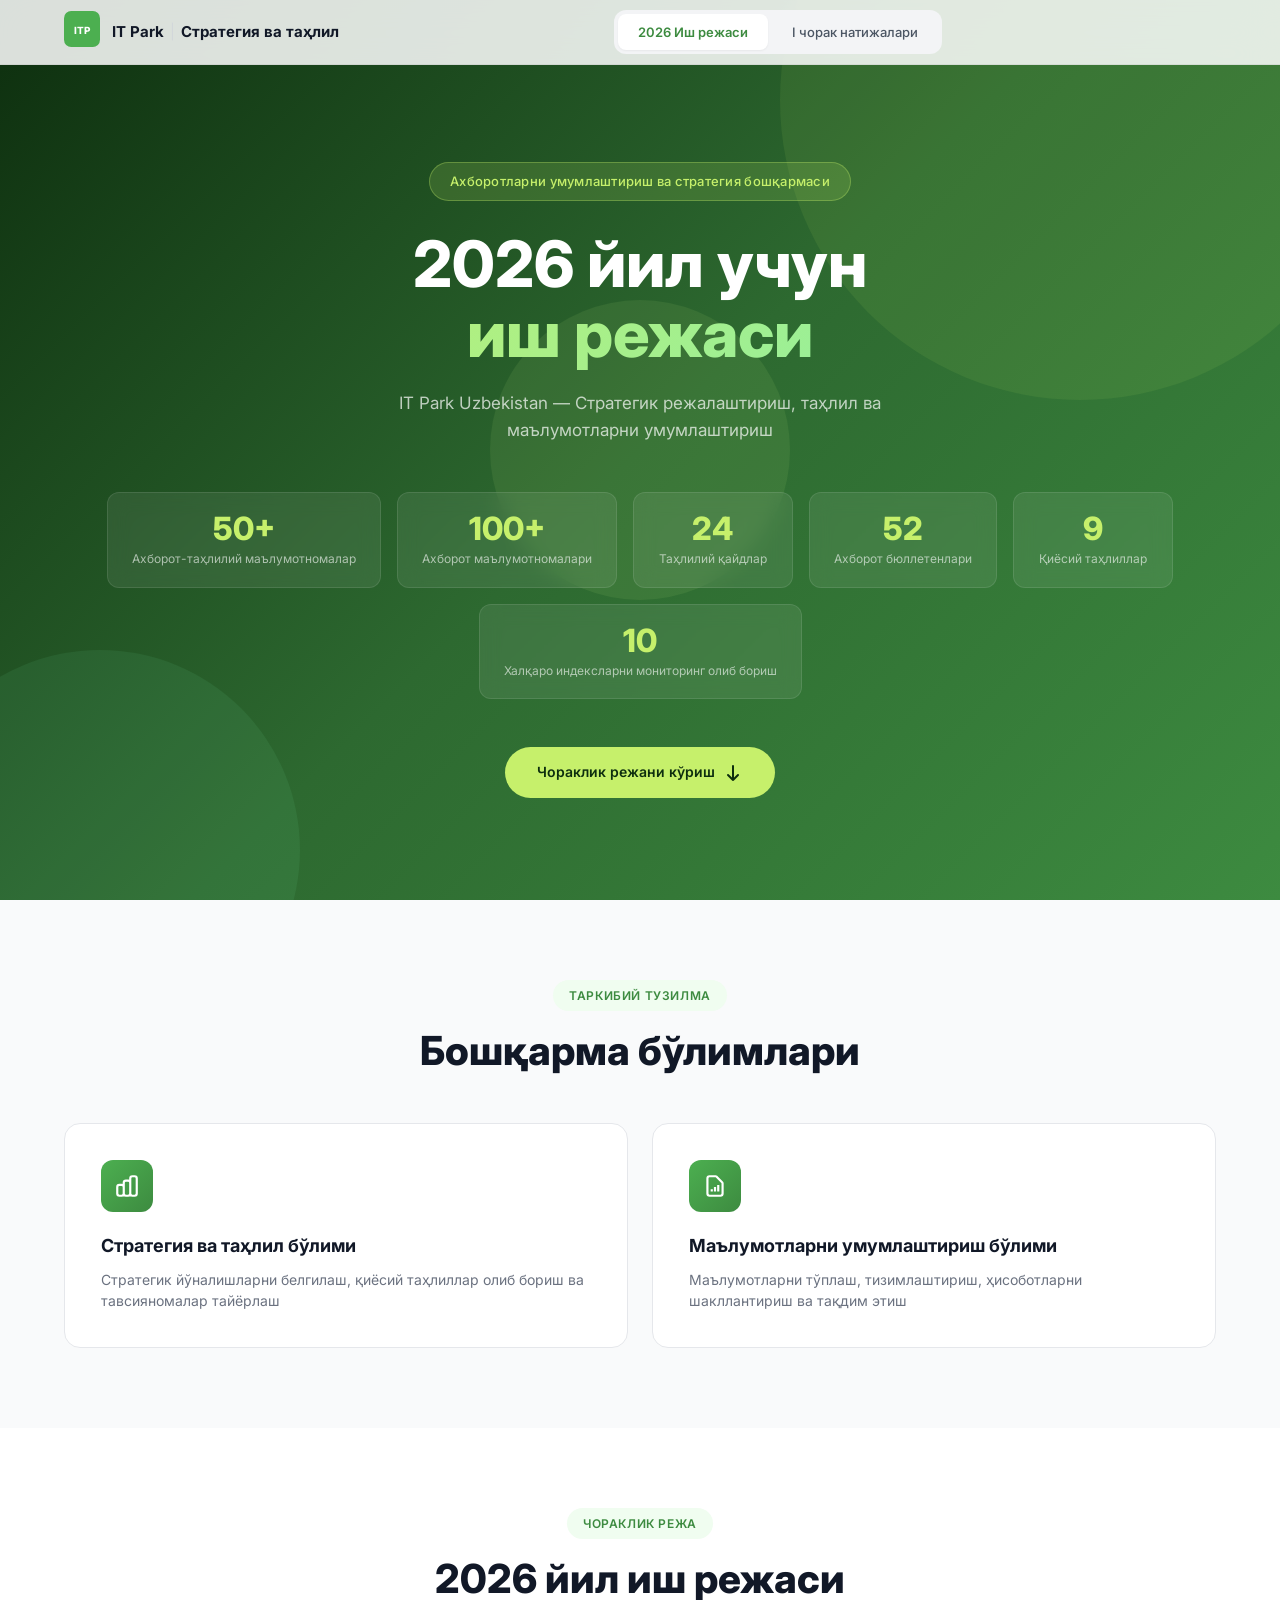
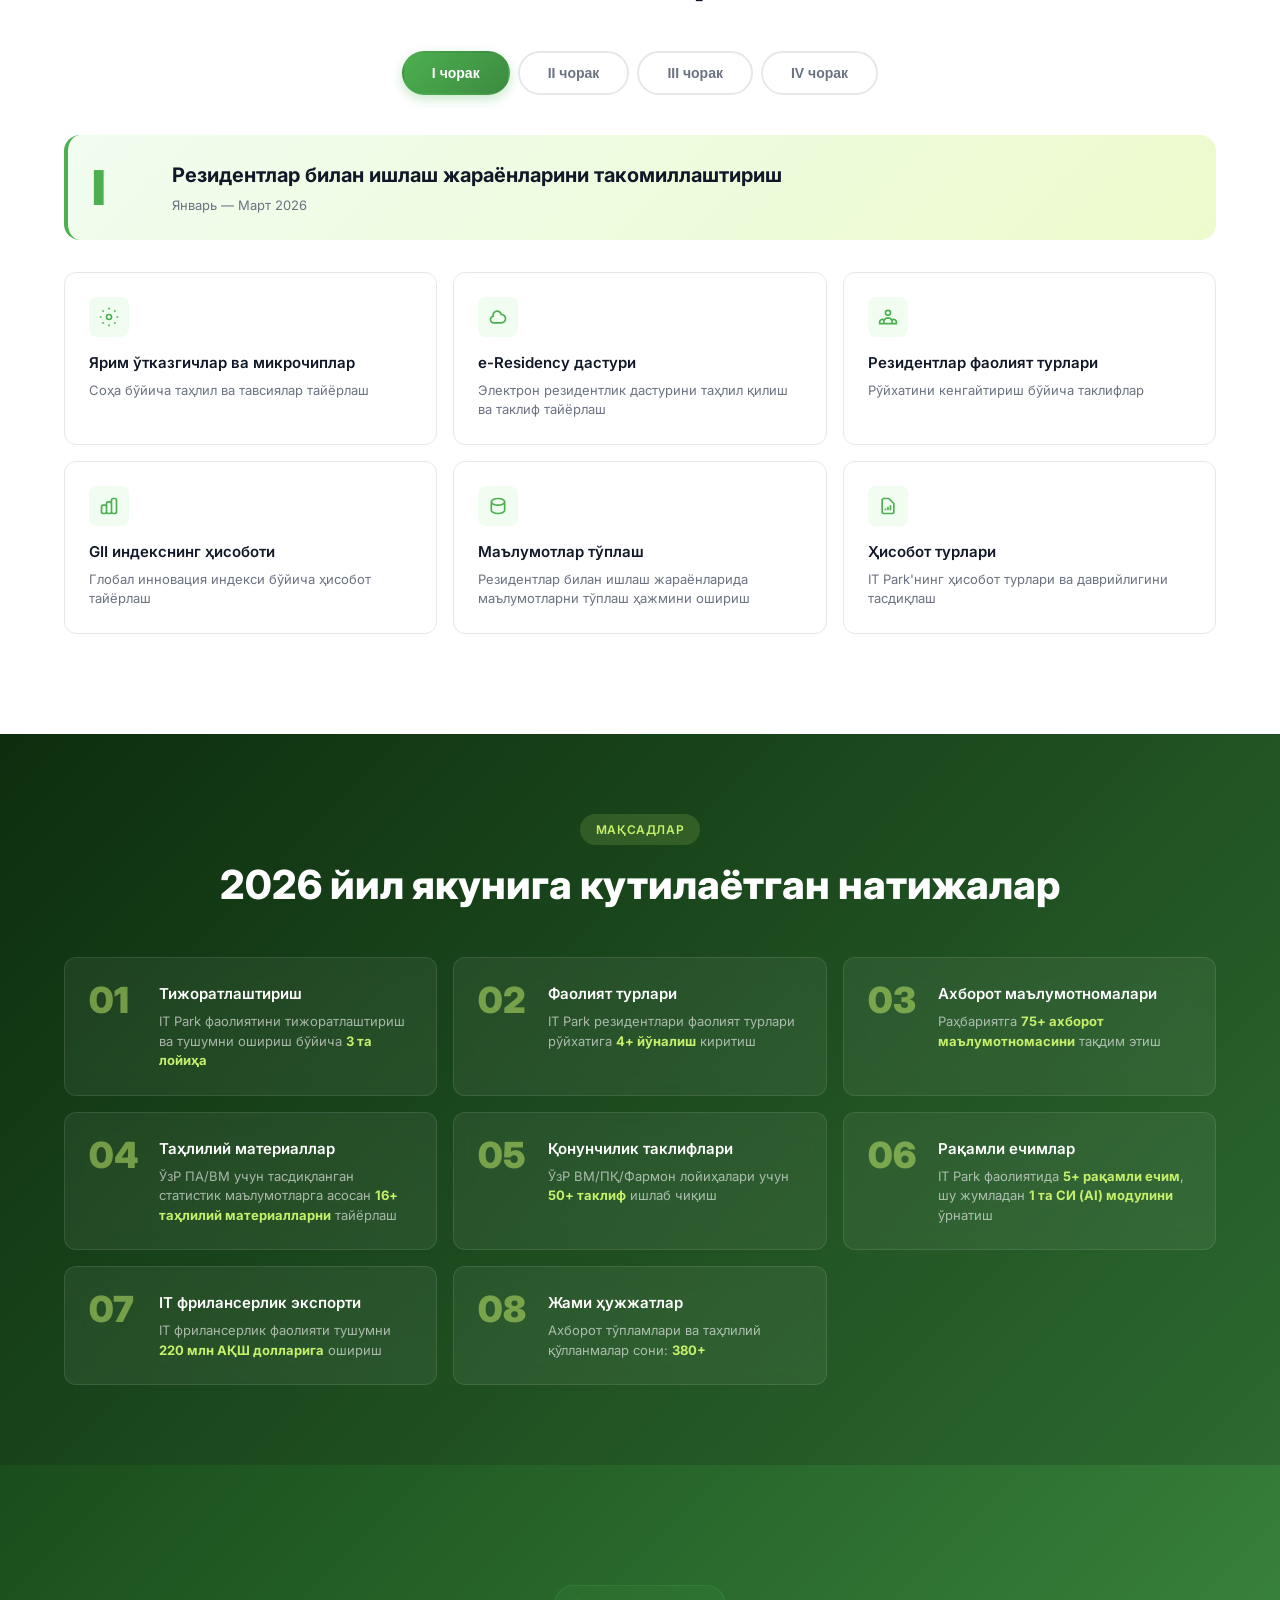
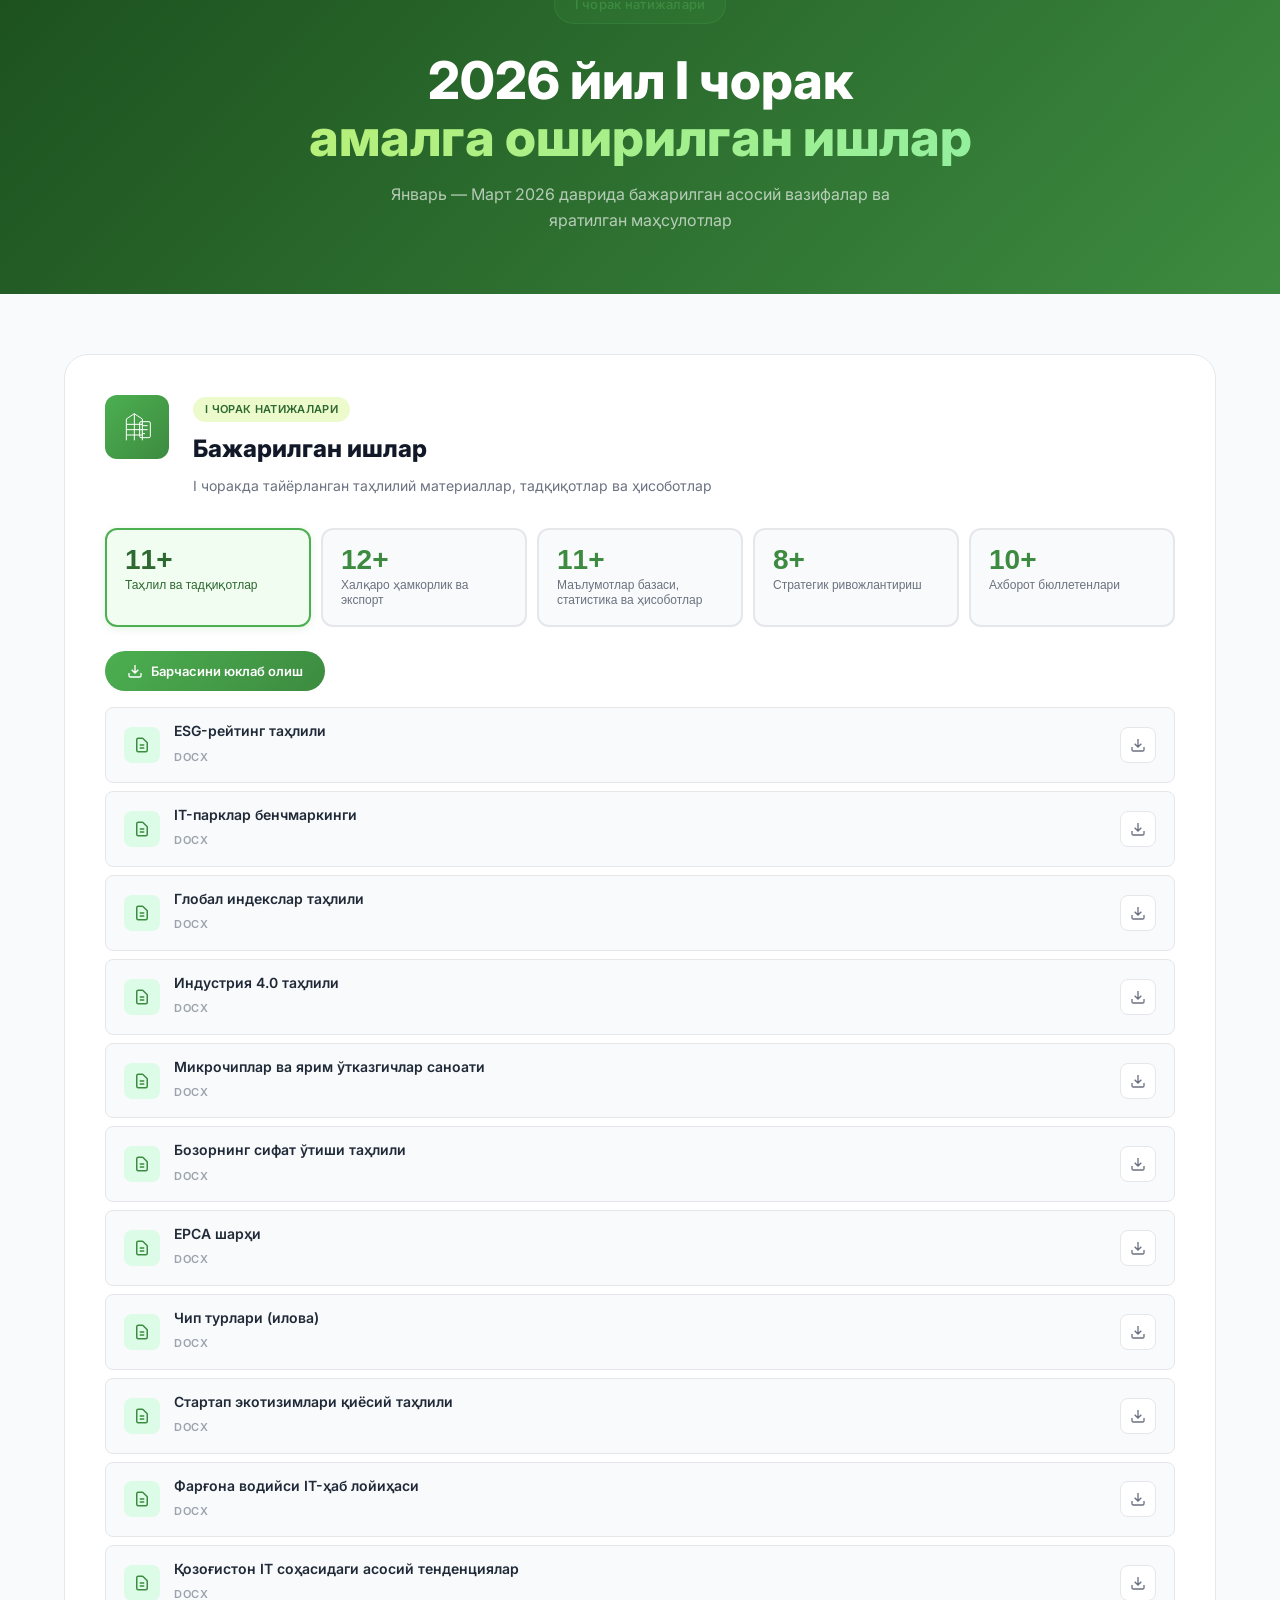
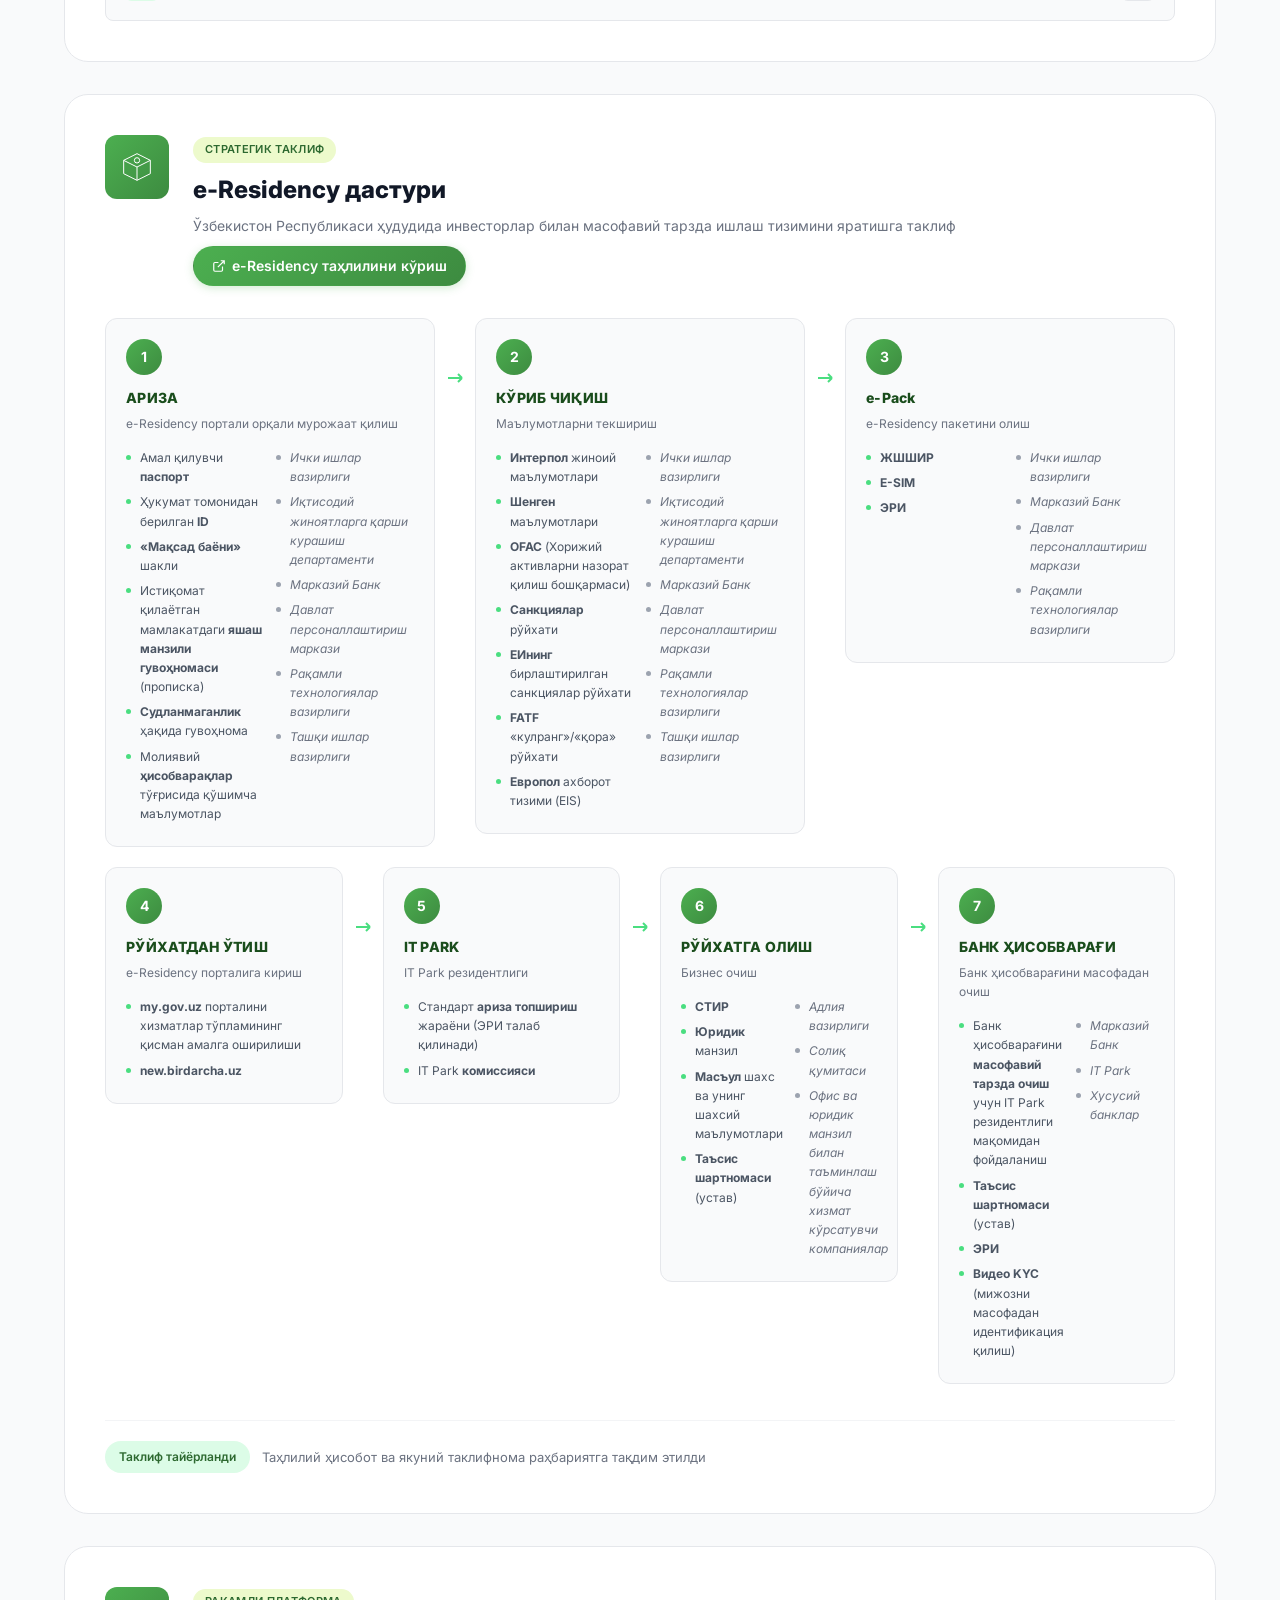
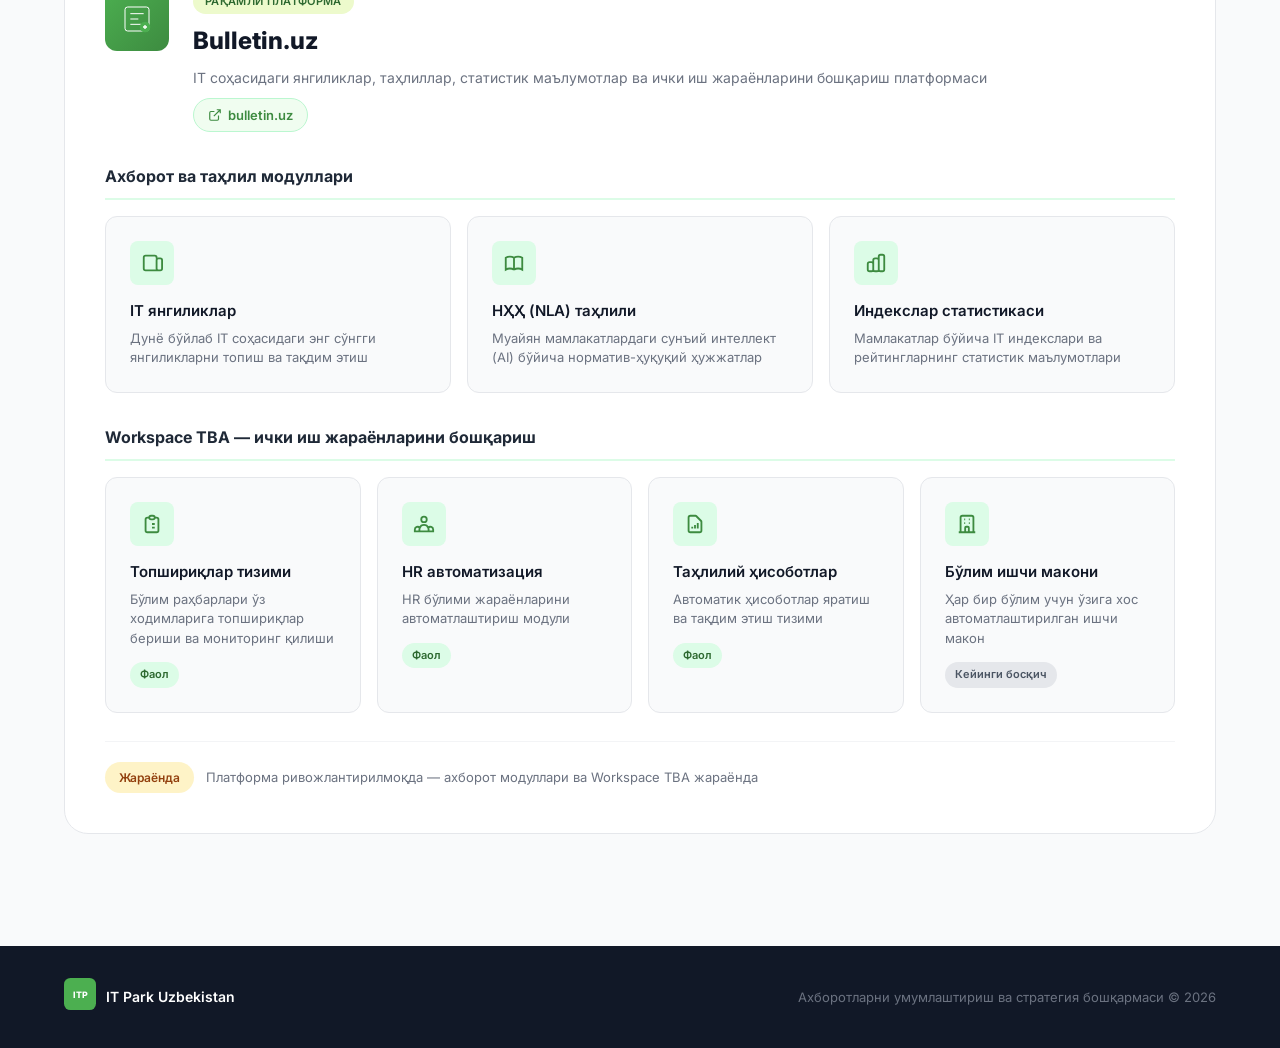
==== index.html @ fade206b "test123" ====
<!DOCTYPE html>
<html lang="uz">
<head>
    <meta charset="UTF-8">
    <meta name="viewport" content="width=device-width, initial-scale=1.0">
    <title>IT Park — Стратегия ва таҳлил бошқармаси 2026</title>
    <link rel="preconnect" href="https://fonts.googleapis.com">
    <link rel="preconnect" href="https://fonts.gstatic.com" crossorigin>
    <link href="https://fonts.googleapis.com/css2?family=Inter:wght@300;400;500;600;700;800;900&display=swap" rel="stylesheet">
    <link rel="stylesheet" href="styles.css">
</head>
<body>
    <!-- Navigation -->
    <nav class="nav" id="nav">
        <div class="nav-inner">
            <div class="nav-logo">
                <div class="logo-icon">
                    <svg viewBox="0 0 40 40" fill="none">
                        <rect width="40" height="40" rx="8" fill="#4CAF50"/>
                        <text x="50%" y="55%" dominant-baseline="middle" text-anchor="middle" fill="white" font-size="11" font-weight="800" font-family="Inter, sans-serif">ITP</text>
                    </svg>
                </div>
                <span>IT Park <span class="nav-divider">|</span> Стратегия ва таҳлил</span>
            </div>
            <div class="nav-links">
                <a href="#plan" class="nav-link active" data-section="plan">2026 Иш режаси</a>
                <a href="#q1" class="nav-link" data-section="q1">I чорак натижалари</a>
            </div>
            <div class="nav-indicator"></div>
        </div>
    </nav>

    <!-- HERO -->
    <header class="hero" id="plan">
        <div class="hero-bg-shapes">
            <div class="shape shape-1"></div>
            <div class="shape shape-2"></div>
            <div class="shape shape-3"></div>
        </div>
        <div class="container">
            <div class="hero-badge">Ахборотларни умумлаштириш ва стратегия бошқармаси</div>
            <h1 class="hero-title">
                <span class="title-line">2026 йил учун</span>
                <span class="title-line accent">иш режаси</span>
            </h1>
            <p class="hero-subtitle">IT Park Uzbekistan — Стратегик режалаштириш, таҳлил ва маълумотларни умумлаштириш</p>
            <div class="hero-stats">
                <div class="hero-stat">
                    <span class="hero-stat-number">50+</span>
                    <span class="hero-stat-label">Ахборот-таҳлилий маълумотномалар</span>
                </div>
                <div class="hero-stat">
                    <span class="hero-stat-number">100+</span>
                    <span class="hero-stat-label">Ахборот маълумотномалари</span>
                </div>
                <div class="hero-stat">
                    <span class="hero-stat-number">24</span>
                    <span class="hero-stat-label">Таҳлилий қайдлар</span>
                </div>
                <div class="hero-stat">
                    <span class="hero-stat-number">52</span>
                    <span class="hero-stat-label">Ахборот бюллетенлари</span>
                </div>
                <div class="hero-stat">
                    <span class="hero-stat-number">9</span>
                    <span class="hero-stat-label">Қиёсий таҳлиллар</span>
                </div>
                <div class="hero-stat">
                    <span class="hero-stat-number">10</span>
                    <span class="hero-stat-label">Халқаро индексларни мониторинг олиб бориш</span>
                </div>
            </div>
            <a href="#quarters" class="hero-cta">
                <span>Чораклик режани кўриш</span>
                <svg width="20" height="20" viewBox="0 0 20 20" fill="none"><path d="M10 3v14m0 0l5-5m-5 5l-5-5" stroke="currentColor" stroke-width="2" stroke-linecap="round" stroke-linejoin="round"/></svg>
            </a>
        </div>
    </header>

    <!-- DEPARTMENTS OVERVIEW -->
    <section class="departments">
        <div class="container">
            <div class="section-header">
                <span class="section-tag">Таркибий тузилма</span>
                <h2>Бошқарма бўлимлари</h2>
            </div>
            <div class="dept-grid">
                <div class="dept-card">
                    <div class="dept-icon">
                        <svg viewBox="0 0 24 24" fill="none" stroke="currentColor" stroke-width="2"><path d="M9 19v-6a2 2 0 00-2-2H5a2 2 0 00-2 2v6a2 2 0 002 2h2a2 2 0 002-2zm0 0V9a2 2 0 012-2h2a2 2 0 012 2v10m-6 0a2 2 0 002 2h2a2 2 0 002-2m0 0V5a2 2 0 012-2h2a2 2 0 012 2v14a2 2 0 01-2 2h-2a2 2 0 01-2-2z"/></svg>
                    </div>
                    <h3>Стратегия ва таҳлил бўлими</h3>
                    <p>Стратегик йўналишларни белгилаш, қиёсий таҳлиллар олиб бориш ва тавсияномалар тайёрлаш</p>
                </div>
                <div class="dept-card">
                    <div class="dept-icon">
                        <svg viewBox="0 0 24 24" fill="none" stroke="currentColor" stroke-width="2"><path d="M9 17v-2m3 2v-4m3 4v-6m2 10H7a2 2 0 01-2-2V5a2 2 0 012-2h5.586a1 1 0 01.707.293l5.414 5.414a1 1 0 01.293.707V19a2 2 0 01-2 2z"/></svg>
                    </div>
                    <h3>Маълумотларни умумлаштириш бўлими</h3>
                    <p>Маълумотларни тўплаш, тизимлаштириш, ҳисоботларни шакллантириш ва тақдим этиш</p>
                </div>
            </div>
        </div>
    </section>

    <!-- QUARTERLY PLAN -->
    <section class="quarters" id="quarters">
        <div class="container">
            <div class="section-header">
                <span class="section-tag">Чораклик режа</span>
                <h2>2026 йил иш режаси</h2>
            </div>
            <div class="quarter-tabs">
                <button class="quarter-tab active" data-quarter="q1-plan">I чорак</button>
                <button class="quarter-tab" data-quarter="q2-plan">II чорак</button>
                <button class="quarter-tab" data-quarter="q3-plan">III чорак</button>
                <button class="quarter-tab" data-quarter="q4-plan">IV чорак</button>
            </div>

            <!-- Q1 Plan -->
            <div class="quarter-content active" id="q1-plan">
                <div class="quarter-header">
                    <div class="quarter-number">I</div>
                    <div>
                        <h3>Резидентлар билан ишлаш жараёнларини такомиллаштириш</h3>
                        <p class="quarter-period">Январь — Март 2026</p>
                    </div>
                </div>
                <div class="tasks-grid">
                    <div class="task-card" data-delay="0">
                        <div class="task-icon">
                            <svg viewBox="0 0 24 24" fill="none" stroke="currentColor" stroke-width="2"><circle cx="12" cy="12" r="3"/><path d="M12 1v2m0 18v2M4.22 4.22l1.42 1.42m12.72 12.72l1.42 1.42M1 12h2m18 0h2M4.22 19.78l1.42-1.42M18.36 5.64l1.42-1.42"/></svg>
                        </div>
                        <h4>Ярим ўтказгичлар ва микрочиплар</h4>
                        <p>Соҳа бўйича таҳлил ва тавсиялар тайёрлаш</p>
                    </div>
                    <div class="task-card" data-delay="1">
                        <div class="task-icon">
                            <svg viewBox="0 0 24 24" fill="none" stroke="currentColor" stroke-width="2"><path d="M3 15a4 4 0 004 4h9a5 5 0 10-.1-9.999 5.002 5.002 0 10-9.78 2.096A4.001 4.001 0 003 15z"/></svg>
                        </div>
                        <h4>e-Residency дастури</h4>
                        <p>Электрон резидентлик дастурини таҳлил қилиш ва таклиф тайёрлаш</p>
                    </div>
                    <div class="task-card" data-delay="2">
                        <div class="task-icon">
                            <svg viewBox="0 0 24 24" fill="none" stroke="currentColor" stroke-width="2"><path d="M17 20h5v-2a3 3 0 00-5.356-1.857M17 20H7m10 0v-2c0-.656-.126-1.283-.356-1.857M7 20H2v-2a3 3 0 015.356-1.857M7 20v-2c0-.656.126-1.283.356-1.857m0 0a5.002 5.002 0 019.288 0M15 7a3 3 0 11-6 0 3 3 0 016 0z"/></svg>
                        </div>
                        <h4>Резидентлар фаолият турлари</h4>
                        <p>Рўйхатини кенгайтириш бўйича таклифлар</p>
                    </div>
                    <div class="task-card" data-delay="3">
                        <div class="task-icon">
                            <svg viewBox="0 0 24 24" fill="none" stroke="currentColor" stroke-width="2"><path d="M9 19v-6a2 2 0 00-2-2H5a2 2 0 00-2 2v6a2 2 0 002 2h2a2 2 0 002-2zm0 0V9a2 2 0 012-2h2a2 2 0 012 2v10m-6 0a2 2 0 002 2h2a2 2 0 002-2m0 0V5a2 2 0 012-2h2a2 2 0 012 2v14a2 2 0 01-2 2h-2a2 2 0 01-2-2z"/></svg>
                        </div>
                        <h4>GII индекснинг ҳисоботи</h4>
                        <p>Глобал инновация индекси бўйича ҳисобот тайёрлаш</p>
                    </div>
                    <div class="task-card" data-delay="4">
                        <div class="task-icon">
                            <svg viewBox="0 0 24 24" fill="none" stroke="currentColor" stroke-width="2"><path d="M4 7v10c0 2.21 3.582 4 8 4s8-1.79 8-4V7M4 7c0 2.21 3.582 4 8 4s8-1.79 8-4M4 7c0-2.21 3.582-4 8-4s8 1.79 8 4"/></svg>
                        </div>
                        <h4>Маълумотлар тўплаш</h4>
                        <p>Резидентлар билан ишлаш жараёнларида маълумотларни тўплаш ҳажмини ошириш</p>
                    </div>
                    <div class="task-card" data-delay="5">
                        <div class="task-icon">
                            <svg viewBox="0 0 24 24" fill="none" stroke="currentColor" stroke-width="2"><path d="M9 17v-2m3 2v-4m3 4v-6m2 10H7a2 2 0 01-2-2V5a2 2 0 012-2h5.586a1 1 0 01.707.293l5.414 5.414a1 1 0 01.293.707V19a2 2 0 01-2 2z"/></svg>
                        </div>
                        <h4>Ҳисобот турлари</h4>
                        <p>IT Park'нинг ҳисобот турлари ва даврийлигини тасдиқлаш</p>
                    </div>
                </div>
            </div>

            <!-- Q2 Plan -->
            <div class="quarter-content" id="q2-plan">
                <div class="quarter-header">
                    <div class="quarter-number">II</div>
                    <div>
                        <h3>IT маҳсулотлар экспорти салоҳиятини ошириш ва хориждаги инфратузилмани ривожлантириш ва IT фрилансерлик ҳолатини ўрганиш</h3>
                        <p class="quarter-period">Апрель — Июнь 2026</p>
                    </div>
                </div>
                <div class="tasks-grid">
                    <div class="task-card" data-delay="0">
                        <div class="task-icon">
                            <svg viewBox="0 0 24 24" fill="none" stroke="currentColor" stroke-width="2"><path d="M3.055 11H5a2 2 0 012 2v1a2 2 0 002 2 2 2 0 012 2v2.945M8 3.935V5.5A2.5 2.5 0 0010.5 8h.5a2 2 0 012 2 2 2 0 104 0 2 2 0 012-2h1.064M15 20.488V18a2 2 0 012-2h3.064M21 12a9 9 0 11-18 0 9 9 0 0118 0z"/></svg>
                        </div>
                        <h4>Рақамли ечимлар экспорти</h4>
                        <p>Иқтисодиёт тармоқлари учун рақамли ечимлар мақсадли экспортини йўлга қўйиш</p>
                    </div>
                    <div class="task-card" data-delay="1">
                        <div class="task-icon">
                            <svg viewBox="0 0 24 24" fill="none" stroke="currentColor" stroke-width="2"><path d="M13 7h8m0 0v8m0-8l-8 8-4-4-6 6"/></svg>
                        </div>
                        <h4>Маҳаллий резидентлар улуши</h4>
                        <p>Экспорт таркибида маҳаллий резидентлар улушини ошириш</p>
                    </div>
                    <div class="task-card" data-delay="2">
                        <div class="task-icon">
                            <svg viewBox="0 0 24 24" fill="none" stroke="currentColor" stroke-width="2"><path d="M3.055 11H5a2 2 0 012 2v1a2 2 0 002 2 2 2 0 012 2v2.945M8 3.935V5.5A2.5 2.5 0 0010.5 8h.5a2 2 0 012 2 2 2 0 104 0 2 2 0 012-2h1.064M15 20.488V18a2 2 0 012-2h3.064M21 12a9 9 0 11-18 0 9 9 0 0118 0z"/></svg>
                        </div>
                        <h4>Хориждаги вакиллар</h4>
                        <p>Хориждаги вакиллар фаолиятини таҳлил қилиш ва ривожланиш салоҳиятини белгилаш</p>
                    </div>
                    <div class="task-card" data-delay="3">
                        <div class="task-icon">
                            <svg viewBox="0 0 24 24" fill="none" stroke="currentColor" stroke-width="2"><path d="M9 17v-2m3 2v-4m3 4v-6m2 10H7a2 2 0 01-2-2V5a2 2 0 012-2h5.586a1 1 0 01.707.293l5.414 5.414a1 1 0 01.293.707V19a2 2 0 01-2 2z"/></svg>
                        </div>
                        <h4>IT фрилансерлик сўровномаси</h4>
                        <p>Биринчи ярим йилликдаги IT фрилансерлик фаолияти бўйича сўровнома ўтказиш (бюджет: 1,2 млрд сўм)</p>
                    </div>
                </div>
            </div>

            <!-- Q3 Plan -->
            <div class="quarter-content" id="q3-plan">
                <div class="quarter-header">
                    <div class="quarter-number">III</div>
                    <div>
                        <h3>Ҳудудлардаги инфратузилмани ривожлантириш. Резидентларга рухсат этилган фаолият турларини кўпайтириш. Ярим йиллик ҳисобот тайёрлаш</h3>
                        <p class="quarter-period">Июль — Сентябрь 2026</p>
                    </div>
                </div>
                <div class="tasks-grid">
                    <div class="task-card" data-delay="0">
                        <div class="task-icon">
                            <svg viewBox="0 0 24 24" fill="none" stroke="currentColor" stroke-width="2"><path d="M17.657 16.657L13.414 20.9a1.998 1.998 0 01-2.827 0l-4.244-4.243a8 8 0 1111.314 0z"/><path d="M15 11a3 3 0 11-6 0 3 3 0 016 0z"/></svg>
                        </div>
                        <h4>Ҳудудий филиаллар таҳлили</h4>
                        <p>Ҳудудий филиалларнинг жойлардаги фаолиятини таҳлил қилиш («маҳаллабай» инобатга олган ҳолда)</p>
                    </div>
                    <div class="task-card" data-delay="1">
                        <div class="task-icon">
                            <svg viewBox="0 0 24 24" fill="none" stroke="currentColor" stroke-width="2"><path d="M19 21V5a2 2 0 00-2-2H7a2 2 0 00-2 2v16m14 0h2m-2 0h-5m-9 0H3m2 0h5M9 7h1m-1 4h1m4-4h1m-1 4h1m-5 10v-5a1 1 0 011-1h2a1 1 0 011 1v5m-4 0h4"/></svg>
                        </div>
                        <h4>IT-хаблар концепцияси</h4>
                        <p>2026-2028 йилларга мўлжалланган ҳудудий IT-хабларни ривожлантириш концепцияси (4-чоракка ўтувчи)</p>
                    </div>
                    <div class="task-card" data-delay="3">
                        <div class="task-icon">
                            <svg viewBox="0 0 24 24" fill="none" stroke="currentColor" stroke-width="2"><path d="M21 12a9 9 0 01-9 9m9-9a9 9 0 00-9-9m9 9H3m9 9a9 9 0 01-9-9m9 9c1.657 0 3-4.03 3-9s-1.343-9-3-9m0 18c-1.657 0-3-4.03-3-9s1.343-9 3-9m-9 9a9 9 0 019-9"/></svg>
                        </div>
                        <h4>Хорижий инфратузилма</h4>
                        <p>2026-2028 йилларга мўлжалланган хорижий инфратузилмани ривожлантириш концепцияси</p>
                    </div>
                    <div class="task-card" data-delay="3">
                        <div class="task-icon">
                            <svg viewBox="0 0 24 24" fill="none" stroke="currentColor" stroke-width="2"><path d="M17 20h5v-2a3 3 0 00-5.356-1.857M17 20H7m10 0v-2c0-.656-.126-1.283-.356-1.857M7 20H2v-2a3 3 0 015.356-1.857M7 20v-2c0-.656.126-1.283.356-1.857m0 0a5.002 5.002 0 019.288 0M15 7a3 3 0 11-6 0 3 3 0 016 0z"/></svg>
                        </div>
                        <h4>Фаолият турлари рўйхатини кенгайтириш</h4>
                        <p>Хорижий IT хабларни ўрганган ҳолда IT Park резидентларига рухсат этилган фаолият турлари рўйхатини кенгайтириш</p>
                    </div>
                </div>
            </div>

            <!-- Q4 Plan -->
            <div class="quarter-content" id="q4-plan">
                <div class="quarter-header">
                    <div class="quarter-number">IV</div>
                    <div>
                        <h3>Инвестиция манбаларини кўпайтириш, ҳисоботларни юритиш, стартап экотизимини ривожлантириш. Йиллик ҳисобот тайёрлаш ва IT фрилансерлик ҳолатини ўрганиш</h3>
                        <p class="quarter-period">Октябрь — Декабрь 2026</p>
                    </div>
                </div>
                <div class="tasks-grid">
                    <div class="task-card" data-delay="0">
                        <div class="task-icon">
                            <svg viewBox="0 0 24 24" fill="none" stroke="currentColor" stroke-width="2"><path d="M3.055 11H5a2 2 0 012 2v1a2 2 0 002 2 2 2 0 012 2v2.945M8 3.935V5.5A2.5 2.5 0 0010.5 8h.5a2 2 0 012 2 2 2 0 104 0 2 2 0 012-2h1.064M15 20.488V18a2 2 0 012-2h3.064M21 12a9 9 0 11-18 0 9 9 0 0118 0z"/></svg>
                        </div>
                        <h4>IT хабларнинг инвестиция жалб қилиши</h4>
                        <p>IT хабларнинг инвестиция жалб қилиши бўйича халқаро тажрибалар таҳлили</p>
                    </div>
                    <div class="task-card" data-delay="1">
                        <div class="task-icon">
                            <svg viewBox="0 0 24 24" fill="none" stroke="currentColor" stroke-width="2"><path d="M13 10V3L4 14h7v7l9-11h-7z"/></svg>
                        </div>
                        <h4>Стартапларни ривожлантиришдаги муаммолар</h4>
                        <p>Стартапларни ривожлантиришдаги муаммолар таҳлили (қонунчилик, атамалар, интеллектуал мулк ҳуқуқи, мулк ҳуқуқини ўтказиш ва бошқа жиҳатлардан)</p>
                    </div>
                    <div class="task-card" data-delay="2">
                        <div class="task-icon">
                            <svg viewBox="0 0 24 24" fill="none" stroke="currentColor" stroke-width="2"><path d="M9 19v-6a2 2 0 00-2-2H5a2 2 0 00-2 2v6a2 2 0 002 2h2a2 2 0 002-2zm0 0V9a2 2 0 012-2h2a2 2 0 012 2v10m-6 0a2 2 0 002 2h2a2 2 0 002-2m0 0V5a2 2 0 012-2h2a2 2 0 012 2v14a2 2 0 01-2 2h-2a2 2 0 01-2-2z"/></svg>
                        </div>
                        <h4>SWOT таҳлили</h4>
                        <p>IT Park фаолиятининг йиллик ҳисоботини шакллантириш — SWOT таҳлили</p>
                    </div>
                    <div class="task-card" data-delay="3">
                        <div class="task-icon">
                            <svg viewBox="0 0 24 24" fill="none" stroke="currentColor" stroke-width="2"><path d="M9 17v-2m3 2v-4m3 4v-6m2 10H7a2 2 0 01-2-2V5a2 2 0 012-2h5.586a1 1 0 01.707.293l5.414 5.414a1 1 0 01.293.707V19a2 2 0 01-2 2z"/></svg>
                        </div>
                        <h4>IT фрилансерлик сўровномаси</h4>
                        <p>Иккинчи ярим йилликдаги IT фрилансерлик фаолияти бўйича сўровнома ўтказиш (Бюджет: 1,2 млрд сўм)</p>
                    </div>
                </div>
            </div>
        </div>
    </section>

    <!-- EXPECTED RESULTS -->
    <section class="results">
        <div class="container">
            <div class="section-header">
                <span class="section-tag">Мақсадлар</span>
                <h2>2026 йил якунига кутилаётган натижалар</h2>
            </div>
            <div class="results-grid">
                <div class="result-card">
                    <div class="result-number">01</div>
                    <div class="result-content">
                        <h4>Тижоратлаштириш</h4>
                        <p>IT Park фаолиятини тижоратлаштириш ва тушумни ошириш бўйича <strong>3 та лойиҳа</strong></p>
                    </div>
                </div>
                <div class="result-card">
                    <div class="result-number">02</div>
                    <div class="result-content">
                        <h4>Фаолият турлари</h4>
                        <p>IT Park резидентлари фаолият турлари рўйхатига <strong>4+ йўналиш</strong> киритиш</p>
                    </div>
                </div>
                <div class="result-card">
                    <div class="result-number">03</div>
                    <div class="result-content">
                        <h4>Ахборот маълумотномалари</h4>
                        <p>Раҳбариятга <strong>75+ ахборот маълумотномасини</strong> тақдим этиш</p>
                    </div>
                </div>
                <div class="result-card">
                    <div class="result-number">04</div>
                    <div class="result-content">
                        <h4>Таҳлилий материаллар</h4>
                        <p>ЎзР ПА/ВМ учун тасдиқланган статистик маълумотларга асосан <strong>16+ таҳлилий материалларни</strong> тайёрлаш</p>
                    </div>
                </div>
                <div class="result-card">
                    <div class="result-number">05</div>
                    <div class="result-content">
                        <h4>Қонунчилик таклифлари</h4>
                        <p>ЎзР ВМ/ПҚ/Фармон лойиҳалари учун <strong>50+ таклиф</strong> ишлаб чиқиш</p>
                    </div>
                </div>
                <div class="result-card">
                    <div class="result-number">06</div>
                    <div class="result-content">
                        <h4>Рақамли ечимлар</h4>
                        <p>IT Park фаолиятида <strong>5+ рақамли ечим</strong>, шу жумладан <strong>1 та СИ (AI) модулини</strong> ўрнатиш</p>
                    </div>
                </div>
                <div class="result-card">
                    <div class="result-number">07</div>
                    <div class="result-content">
                        <h4>IT фрилансерлик экспорти</h4>
                        <p>IT фрилансерлик фаолияти тушумни <strong>220 млн АҚШ долларига</strong> ошириш</p>
                    </div>
                </div>
                <div class="result-card">
                    <div class="result-number">08</div>
                    <div class="result-content">
                        <h4>Жами ҳужжатлар</h4>
                        <p>Ахборот тўпламлари ва таҳлилий қўлланмалар сони: <strong>380+</strong></p>
                    </div>
                </div>
            </div>
        </div>
    </section>

    <!-- PAGE 2: Q1 ACHIEVEMENTS -->
    <section class="q1-section" id="q1">
        <div class="q1-hero">
            <div class="container">
                <div class="hero-badge light">I чорак натижалари</div>
                <h2 class="q1-title">
                    <span class="title-line">2026 йил I чорак</span>
                    <span class="title-line accent">амалга оширилган ишлар</span>
                </h2>
                <p class="q1-subtitle">Январь — Март 2026 даврида бажарилган асосий вазифалар ва яратилган маҳсулотлар</p>
            </div>
        </div>

        <div class="container">
            <!-- Analytical Reports - Categories -->
            <div class="achievement-block" id="reports">
                <div class="achievement-header">
                    <div class="achievement-icon large">
                        <svg viewBox="0 0 48 48" fill="none" stroke="currentColor" stroke-width="1.5">
                            <path d="M8 44V12L20 4l12 8v32"/>
                            <path d="M20 4v40"/>
                            <path d="M8 20h24M8 28h24M8 36h24"/>
                            <rect x="28" y="16" width="16" height="24" rx="2"/>
                            <path d="M32 22h8M32 28h8M32 34h4"/>
                        </svg>
                    </div>
                    <div>
                        <span class="achievement-tag">I чорак натижалари</span>
                        <h3>Бажарилган ишлар</h3>
                        <p>I чоракда тайёрланган таҳлилий материаллар, тадқиқотлар ва ҳисоботлар</p>
                    </div>
                </div>

                <!-- Category tabs -->
                <div class="category-tabs">
                    <button class="category-tab active" data-category="analytics">
                        <span class="cat-number">11+</span>
                        <span class="cat-label">Таҳлил ва тадқиқотлар</span>
                    </button>
                    <button class="category-tab" data-category="international">
                        <span class="cat-number">12+</span>
                        <span class="cat-label">Халқаро ҳамкорлик ва экспорт</span>
                    </button>
                    <button class="category-tab" data-category="databases">
                        <span class="cat-number">11+</span>
                        <span class="cat-label">Маълумотлар базаси, статистика ва ҳисоботлар</span>
                    </button>
                    <button class="category-tab" data-category="strategy">
                        <span class="cat-number">8+</span>
                        <span class="cat-label">Стратегик ривожлантириш</span>
                    </button>
                    <button class="category-tab" data-category="bulletins">
                        <span class="cat-number">10+</span>
                        <span class="cat-label">Ахборот бюллетенлари</span>
                    </button>
                </div>

                <!-- Category contents -->
                <div class="category-content active" id="cat-analytics">
                    <div class="category-download-all">
                        <a href="sources/Аналитика и исследование.rar" class="download-all-btn" download>
                            <svg viewBox="0 0 24 24" fill="none" stroke="currentColor" stroke-width="2"><path d="M21 15v4a2 2 0 01-2 2H5a2 2 0 01-2-2v-4M7 10l5 5 5-5M12 15V3"/></svg>
                            Барчасини юклаб олиш
                        </a>
                    </div>
                    <div class="work-items">
                        <div class="work-item"><div class="work-item-icon"><svg viewBox="0 0 24 24" fill="none" stroke="currentColor" stroke-width="2"><path d="M9 12h6m-6 4h6m2 5H7a2 2 0 01-2-2V5a2 2 0 012-2h5.586a1 1 0 01.707.293l5.414 5.414a1 1 0 01.293.707V19a2 2 0 01-2 2z"/></svg></div><div class="work-item-info"><h5>ESG-рейтинг таҳлили</h5><span class="work-item-type">DOCX</span></div><a href="sources/Аналитика и исследование/ESG-рейтинг.docx" class="work-item-download" download><svg viewBox="0 0 24 24" fill="none" stroke="currentColor" stroke-width="2"><path d="M21 15v4a2 2 0 01-2 2H5a2 2 0 01-2-2v-4M7 10l5 5 5-5M12 15V3"/></svg></a></div>
                        <div class="work-item"><div class="work-item-icon"><svg viewBox="0 0 24 24" fill="none" stroke="currentColor" stroke-width="2"><path d="M9 12h6m-6 4h6m2 5H7a2 2 0 01-2-2V5a2 2 0 012-2h5.586a1 1 0 01.707.293l5.414 5.414a1 1 0 01.293.707V19a2 2 0 01-2 2z"/></svg></div><div class="work-item-info"><h5>IT-парклар бенчмаркинги</h5><span class="work-item-type">DOCX</span></div><a href="sources/Аналитика и исследование/Бенчмаркинг ИТ-парков.docx" class="work-item-download" download><svg viewBox="0 0 24 24" fill="none" stroke="currentColor" stroke-width="2"><path d="M21 15v4a2 2 0 01-2 2H5a2 2 0 01-2-2v-4M7 10l5 5 5-5M12 15V3"/></svg></a></div>
                        <div class="work-item"><div class="work-item-icon"><svg viewBox="0 0 24 24" fill="none" stroke="currentColor" stroke-width="2"><path d="M9 12h6m-6 4h6m2 5H7a2 2 0 01-2-2V5a2 2 0 012-2h5.586a1 1 0 01.707.293l5.414 5.414a1 1 0 01.293.707V19a2 2 0 01-2 2z"/></svg></div><div class="work-item-info"><h5>Глобал индекслар таҳлили</h5><span class="work-item-type">DOCX</span></div><a href="sources/Аналитика и исследование/Глобальные индексы.docx" class="work-item-download" download><svg viewBox="0 0 24 24" fill="none" stroke="currentColor" stroke-width="2"><path d="M21 15v4a2 2 0 01-2 2H5a2 2 0 01-2-2v-4M7 10l5 5 5-5M12 15V3"/></svg></a></div>
                        <div class="work-item"><div class="work-item-icon"><svg viewBox="0 0 24 24" fill="none" stroke="currentColor" stroke-width="2"><path d="M9 12h6m-6 4h6m2 5H7a2 2 0 01-2-2V5a2 2 0 012-2h5.586a1 1 0 01.707.293l5.414 5.414a1 1 0 01.293.707V19a2 2 0 01-2 2z"/></svg></div><div class="work-item-info"><h5>Индустрия 4.0 таҳлили</h5><span class="work-item-type">DOCX</span></div><a href="sources/Аналитика и исследование/Индустрия 4.0.docx" class="work-item-download" download><svg viewBox="0 0 24 24" fill="none" stroke="currentColor" stroke-width="2"><path d="M21 15v4a2 2 0 01-2 2H5a2 2 0 01-2-2v-4M7 10l5 5 5-5M12 15V3"/></svg></a></div>
                        <div class="work-item"><div class="work-item-icon"><svg viewBox="0 0 24 24" fill="none" stroke="currentColor" stroke-width="2"><path d="M9 12h6m-6 4h6m2 5H7a2 2 0 01-2-2V5a2 2 0 012-2h5.586a1 1 0 01.707.293l5.414 5.414a1 1 0 01.293.707V19a2 2 0 01-2 2z"/></svg></div><div class="work-item-info"><h5>Микрочиплар ва ярим ўтказгичлар саноати</h5><span class="work-item-type">DOCX</span></div><a href="sources/Аналитика и исследование/Индустрия микрочипов и полупроводников.docx" class="work-item-download" download><svg viewBox="0 0 24 24" fill="none" stroke="currentColor" stroke-width="2"><path d="M21 15v4a2 2 0 01-2 2H5a2 2 0 01-2-2v-4M7 10l5 5 5-5M12 15V3"/></svg></a></div>
                        <div class="work-item"><div class="work-item-icon"><svg viewBox="0 0 24 24" fill="none" stroke="currentColor" stroke-width="2"><path d="M9 12h6m-6 4h6m2 5H7a2 2 0 01-2-2V5a2 2 0 012-2h5.586a1 1 0 01.707.293l5.414 5.414a1 1 0 01.293.707V19a2 2 0 01-2 2z"/></svg></div><div class="work-item-info"><h5>Бозорнинг сифат ўтиши таҳлили</h5><span class="work-item-type">DOCX</span></div><a href="sources/Аналитика и исследование/Качественный переход рынка.docx" class="work-item-download" download><svg viewBox="0 0 24 24" fill="none" stroke="currentColor" stroke-width="2"><path d="M21 15v4a2 2 0 01-2 2H5a2 2 0 01-2-2v-4M7 10l5 5 5-5M12 15V3"/></svg></a></div>
                        <div class="work-item"><div class="work-item-icon"><svg viewBox="0 0 24 24" fill="none" stroke="currentColor" stroke-width="2"><path d="M9 12h6m-6 4h6m2 5H7a2 2 0 01-2-2V5a2 2 0 012-2h5.586a1 1 0 01.707.293l5.414 5.414a1 1 0 01.293.707V19a2 2 0 01-2 2z"/></svg></div><div class="work-item-info"><h5>EPCA шарҳи</h5><span class="work-item-type">DOCX</span></div><a href="sources/Аналитика и исследование/Обзор EPCA.docx" class="work-item-download" download><svg viewBox="0 0 24 24" fill="none" stroke="currentColor" stroke-width="2"><path d="M21 15v4a2 2 0 01-2 2H5a2 2 0 01-2-2v-4M7 10l5 5 5-5M12 15V3"/></svg></a></div>
                        <div class="work-item"><div class="work-item-icon"><svg viewBox="0 0 24 24" fill="none" stroke="currentColor" stroke-width="2"><path d="M9 12h6m-6 4h6m2 5H7a2 2 0 01-2-2V5a2 2 0 012-2h5.586a1 1 0 01.707.293l5.414 5.414a1 1 0 01.293.707V19a2 2 0 01-2 2z"/></svg></div><div class="work-item-info"><h5>Чип турлари (илова)</h5><span class="work-item-type">DOCX</span></div><a href="sources/Аналитика и исследование/Прил. 1. Типы чипов + (C).docx" class="work-item-download" download><svg viewBox="0 0 24 24" fill="none" stroke="currentColor" stroke-width="2"><path d="M21 15v4a2 2 0 01-2 2H5a2 2 0 01-2-2v-4M7 10l5 5 5-5M12 15V3"/></svg></a></div>
                        <div class="work-item"><div class="work-item-icon"><svg viewBox="0 0 24 24" fill="none" stroke="currentColor" stroke-width="2"><path d="M9 12h6m-6 4h6m2 5H7a2 2 0 01-2-2V5a2 2 0 012-2h5.586a1 1 0 01.707.293l5.414 5.414a1 1 0 01.293.707V19a2 2 0 01-2 2z"/></svg></div><div class="work-item-info"><h5>Стартап экотизимлари қиёсий таҳлили</h5><span class="work-item-type">DOCX</span></div><a href="sources/Аналитика и исследование/Сравнительный анализ стартап-экосистем.docx" class="work-item-download" download><svg viewBox="0 0 24 24" fill="none" stroke="currentColor" stroke-width="2"><path d="M21 15v4a2 2 0 01-2 2H5a2 2 0 01-2-2v-4M7 10l5 5 5-5M12 15V3"/></svg></a></div>
                        <div class="work-item"><div class="work-item-icon"><svg viewBox="0 0 24 24" fill="none" stroke="currentColor" stroke-width="2"><path d="M9 12h6m-6 4h6m2 5H7a2 2 0 01-2-2V5a2 2 0 012-2h5.586a1 1 0 01.707.293l5.414 5.414a1 1 0 01.293.707V19a2 2 0 01-2 2z"/></svg></div><div class="work-item-info"><h5>Фарғона водийси IT-ҳаб лойиҳаси</h5><span class="work-item-type">DOCX</span></div><a href="sources/Аналитика и исследование/Ферганская долина_ ИТ-хаб (Восстановлен).docx" class="work-item-download" download><svg viewBox="0 0 24 24" fill="none" stroke="currentColor" stroke-width="2"><path d="M21 15v4a2 2 0 01-2 2H5a2 2 0 01-2-2v-4M7 10l5 5 5-5M12 15V3"/></svg></a></div>
                        <div class="work-item"><div class="work-item-icon"><svg viewBox="0 0 24 24" fill="none" stroke="currentColor" stroke-width="2"><path d="M9 12h6m-6 4h6m2 5H7a2 2 0 01-2-2V5a2 2 0 012-2h5.586a1 1 0 01.707.293l5.414 5.414a1 1 0 01.293.707V19a2 2 0 01-2 2z"/></svg></div><div class="work-item-info"><h5>Қозоғистон IT соҳасидаги асосий тенденциялар</h5><span class="work-item-type">DOCX</span></div><a href="sources/Аналитика и исследование/основных тенденциях в IT-сфере Казахстана.docx" class="work-item-download" download><svg viewBox="0 0 24 24" fill="none" stroke="currentColor" stroke-width="2"><path d="M21 15v4a2 2 0 01-2 2H5a2 2 0 01-2-2v-4M7 10l5 5 5-5M12 15V3"/></svg></a></div>
                    </div>
                </div>

                <div class="category-content" id="cat-international">
                    <div class="category-download-all">
                        <a href="sources/Международное сотрудничество и экспорт.rar" class="download-all-btn" download>
                            <svg viewBox="0 0 24 24" fill="none" stroke="currentColor" stroke-width="2"><path d="M21 15v4a2 2 0 01-2 2H5a2 2 0 01-2-2v-4M7 10l5 5 5-5M12 15V3"/></svg>
                            Барчасини юклаб олиш
                        </a>
                    </div>
                    <div class="work-items">
                        <div class="work-item"><div class="work-item-icon"><svg viewBox="0 0 24 24" fill="none" stroke="currentColor" stroke-width="2"><path d="M9 12h6m-6 4h6m2 5H7a2 2 0 01-2-2V5a2 2 0 012-2h5.586a1 1 0 01.707.293l5.414 5.414a1 1 0 01.293.707V19a2 2 0 01-2 2z"/></svg></div><div class="work-item-info"><h5>Ҳисобот ва жадвал</h5><span class="work-item-type">DOCX</span></div><a href="sources/Международное сотрудничество и экспорт/Report+table.docx" class="work-item-download" download><svg viewBox="0 0 24 24" fill="none" stroke="currentColor" stroke-width="2"><path d="M21 15v4a2 2 0 01-2 2H5a2 2 0 01-2-2v-4M7 10l5 5 5-5M12 15V3"/></svg></a></div>
                        <div class="work-item"><div class="work-item-icon"><svg viewBox="0 0 24 24" fill="none" stroke="currentColor" stroke-width="2"><path d="M9 12h6m-6 4h6m2 5H7a2 2 0 01-2-2V5a2 2 0 012-2h5.586a1 1 0 01.707.293l5.414 5.414a1 1 0 01.293.707V19a2 2 0 01-2 2z"/></svg></div><div class="work-item-info"><h5>Австрия Республикаси</h5><span class="work-item-type">DOCX</span></div><a href="sources/Международное сотрудничество и экспорт/Австрия.docx" class="work-item-download" download><svg viewBox="0 0 24 24" fill="none" stroke="currentColor" stroke-width="2"><path d="M21 15v4a2 2 0 01-2 2H5a2 2 0 01-2-2v-4M7 10l5 5 5-5M12 15V3"/></svg></a></div>
                        <div class="work-item"><div class="work-item-icon"><svg viewBox="0 0 24 24" fill="none" stroke="currentColor" stroke-width="2"><path d="M9 12h6m-6 4h6m2 5H7a2 2 0 01-2-2V5a2 2 0 012-2h5.586a1 1 0 01.707.293l5.414 5.414a1 1 0 01.293.707V19a2 2 0 01-2 2z"/></svg></div><div class="work-item-info"><h5>БАА ташрифи брифинг китоби</h5><span class="work-item-type">DOCX</span></div><a href="sources/Международное сотрудничество и экспорт/Брифинг книга Визит в ОАЭ.docx" class="work-item-download" download><svg viewBox="0 0 24 24" fill="none" stroke="currentColor" stroke-width="2"><path d="M21 15v4a2 2 0 01-2 2H5a2 2 0 01-2-2v-4M7 10l5 5 5-5M12 15V3"/></svg></a></div>
                        <div class="work-item"><div class="work-item-icon"><svg viewBox="0 0 24 24" fill="none" stroke="currentColor" stroke-width="2"><path d="M9 12h6m-6 4h6m2 5H7a2 2 0 01-2-2V5a2 2 0 012-2h5.586a1 1 0 01.707.293l5.414 5.414a1 1 0 01.293.707V19a2 2 0 01-2 2z"/></svg></div><div class="work-item-info"><h5>Ҳиндистон Республикаси</h5><span class="work-item-type">DOCX</span></div><a href="sources/Международное сотрудничество и экспорт/Индия.docx" class="work-item-download" download><svg viewBox="0 0 24 24" fill="none" stroke="currentColor" stroke-width="2"><path d="M21 15v4a2 2 0 01-2 2H5a2 2 0 01-2-2v-4M7 10l5 5 5-5M12 15V3"/></svg></a></div>
                        <div class="work-item"><div class="work-item-icon"><svg viewBox="0 0 24 24" fill="none" stroke="currentColor" stroke-width="2"><path d="M9 12h6m-6 4h6m2 5H7a2 2 0 01-2-2V5a2 2 0 012-2h5.586a1 1 0 01.707.293l5.414 5.414a1 1 0 01.293.707V19a2 2 0 01-2 2z"/></svg></div><div class="work-item-info"><h5>Канада</h5><span class="work-item-type">DOCX</span></div><a href="sources/Международное сотрудничество и экспорт/Канада.docx" class="work-item-download" download><svg viewBox="0 0 24 24" fill="none" stroke="currentColor" stroke-width="2"><path d="M21 15v4a2 2 0 01-2 2H5a2 2 0 01-2-2v-4M7 10l5 5 5-5M12 15V3"/></svg></a></div>
                        <div class="work-item"><div class="work-item-icon"><svg viewBox="0 0 24 24" fill="none" stroke="currentColor" stroke-width="2"><path d="M9 12h6m-6 4h6m2 5H7a2 2 0 01-2-2V5a2 2 0 012-2h5.586a1 1 0 01.707.293l5.414 5.414a1 1 0 01.293.707V19a2 2 0 01-2 2z"/></svg></div><div class="work-item-info"><h5>Латвия Республикаси</h5><span class="work-item-type">DOCX</span></div><a href="sources/Международное сотрудничество и экспорт/Латвия.docx" class="work-item-download" download><svg viewBox="0 0 24 24" fill="none" stroke="currentColor" stroke-width="2"><path d="M21 15v4a2 2 0 01-2 2H5a2 2 0 01-2-2v-4M7 10l5 5 5-5M12 15V3"/></svg></a></div>
                        <div class="work-item"><div class="work-item-icon"><svg viewBox="0 0 24 24" fill="none" stroke="currentColor" stroke-width="2"><path d="M9 12h6m-6 4h6m2 5H7a2 2 0 01-2-2V5a2 2 0 012-2h5.586a1 1 0 01.707.293l5.414 5.414a1 1 0 01.293.707V19a2 2 0 01-2 2z"/></svg></div><div class="work-item-info"><h5>Local to Global лойиҳаси</h5><span class="work-item-type">DOCX</span></div><a href="sources/Международное сотрудничество и экспорт/О проекте Local to Global.docx" class="work-item-download" download><svg viewBox="0 0 24 24" fill="none" stroke="currentColor" stroke-width="2"><path d="M21 15v4a2 2 0 01-2 2H5a2 2 0 01-2-2v-4M7 10l5 5 5-5M12 15V3"/></svg></a></div>
                        <div class="work-item"><div class="work-item-icon"><svg viewBox="0 0 24 24" fill="none" stroke="currentColor" stroke-width="2"><path d="M9 12h6m-6 4h6m2 5H7a2 2 0 01-2-2V5a2 2 0 012-2h5.586a1 1 0 01.707.293l5.414 5.414a1 1 0 01.293.707V19a2 2 0 01-2 2z"/></svg></div><div class="work-item-info"><h5>Покистон — Ўзбекистон</h5><span class="work-item-type">DOCX</span></div><a href="sources/Международное сотрудничество и экспорт/Пакистан Узбекистан.docx" class="work-item-download" download><svg viewBox="0 0 24 24" fill="none" stroke="currentColor" stroke-width="2"><path d="M21 15v4a2 2 0 01-2 2H5a2 2 0 01-2-2v-4M7 10l5 5 5-5M12 15V3"/></svg></a></div>
                        <div class="work-item"><div class="work-item-icon"><svg viewBox="0 0 24 24" fill="none" stroke="currentColor" stroke-width="2"><path d="M9 12h6m-6 4h6m2 5H7a2 2 0 01-2-2V5a2 2 0 012-2h5.586a1 1 0 01.707.293l5.414 5.414a1 1 0 01.293.707V19a2 2 0 01-2 2z"/></svg></div><div class="work-item-info"><h5>Сербия Республикаси</h5><span class="work-item-type">DOCX</span></div><a href="sources/Международное сотрудничество и экспорт/Сербия Республикаси.docx" class="work-item-download" download><svg viewBox="0 0 24 24" fill="none" stroke="currentColor" stroke-width="2"><path d="M21 15v4a2 2 0 01-2 2H5a2 2 0 01-2-2v-4M7 10l5 5 5-5M12 15V3"/></svg></a></div>
                        <div class="work-item"><div class="work-item-icon"><svg viewBox="0 0 24 24" fill="none" stroke="currentColor" stroke-width="2"><path d="M9 12h6m-6 4h6m2 5H7a2 2 0 01-2-2V5a2 2 0 012-2h5.586a1 1 0 01.707.293l5.414 5.414a1 1 0 01.293.707V19a2 2 0 01-2 2z"/></svg></div><div class="work-item-info"><h5>Тожикистон Республикаси</h5><span class="work-item-type">DOCX</span></div><a href="sources/Международное сотрудничество и экспорт/Тожикистон Республикаси.docx" class="work-item-download" download><svg viewBox="0 0 24 24" fill="none" stroke="currentColor" stroke-width="2"><path d="M21 15v4a2 2 0 01-2 2H5a2 2 0 01-2-2v-4M7 10l5 5 5-5M12 15V3"/></svg></a></div>
                        <div class="work-item"><div class="work-item-icon"><svg viewBox="0 0 24 24" fill="none" stroke="currentColor" stroke-width="2"><path d="M9 12h6m-6 4h6m2 5H7a2 2 0 01-2-2V5a2 2 0 012-2h5.586a1 1 0 01.707.293l5.414 5.414a1 1 0 01.293.707V19a2 2 0 01-2 2z"/></svg></div><div class="work-item-info"><h5>Финляндия Республикаси</h5><span class="work-item-type">DOCX</span></div><a href="sources/Международное сотрудничество и экспорт/Финляндия Республикаси.docx" class="work-item-download" download><svg viewBox="0 0 24 24" fill="none" stroke="currentColor" stroke-width="2"><path d="M21 15v4a2 2 0 01-2 2H5a2 2 0 01-2-2v-4M7 10l5 5 5-5M12 15V3"/></svg></a></div>
                        <div class="work-item"><div class="work-item-icon"><svg viewBox="0 0 24 24" fill="none" stroke="currentColor" stroke-width="2"><path d="M9 12h6m-6 4h6m2 5H7a2 2 0 01-2-2V5a2 2 0 012-2h5.586a1 1 0 01.707.293l5.414 5.414a1 1 0 01.293.707V19a2 2 0 01-2 2z"/></svg></div><div class="work-item-info"><h5>Қирғизистон Республикаси</h5><span class="work-item-type">DOCX</span></div><a href="sources/Международное сотрудничество и экспорт/Қирғизистон Республикаси.docx" class="work-item-download" download><svg viewBox="0 0 24 24" fill="none" stroke="currentColor" stroke-width="2"><path d="M21 15v4a2 2 0 01-2 2H5a2 2 0 01-2-2v-4M7 10l5 5 5-5M12 15V3"/></svg></a></div>
                    </div>
                </div>

                <div class="category-content" id="cat-databases">
                    <div class="category-download-all">
                        <a href="sources/Базы данных, статистика и отчетность.rar" class="download-all-btn" download>
                            <svg viewBox="0 0 24 24" fill="none" stroke="currentColor" stroke-width="2"><path d="M21 15v4a2 2 0 01-2 2H5a2 2 0 01-2-2v-4M7 10l5 5 5-5M12 15V3"/></svg>
                            Барчасини юклаб олиш
                        </a>
                    </div>
                    <div class="work-items">
                        <div class="work-item"><div class="work-item-icon"><svg viewBox="0 0 24 24" fill="none" stroke="currentColor" stroke-width="2"><path d="M9 12h6m-6 4h6m2 5H7a2 2 0 01-2-2V5a2 2 0 012-2h5.586a1 1 0 01.707.293l5.414 5.414a1 1 0 01.293.707V19a2 2 0 01-2 2z"/></svg></div><div class="work-item-info"><h5>2023-2025 йил 7 мамлакат аналитикаси</h5><span class="work-item-type">XLSX</span></div><a href="sources/Базы данных, статистика и отчетность/2023-2025_7 стран (analitika).xlsx" class="work-item-download" download><svg viewBox="0 0 24 24" fill="none" stroke="currentColor" stroke-width="2"><path d="M21 15v4a2 2 0 01-2 2H5a2 2 0 01-2-2v-4M7 10l5 5 5-5M12 15V3"/></svg></a></div>
                        <div class="work-item"><div class="work-item-icon"><svg viewBox="0 0 24 24" fill="none" stroke="currentColor" stroke-width="2"><path d="M9 12h6m-6 4h6m2 5H7a2 2 0 01-2-2V5a2 2 0 012-2h5.586a1 1 0 01.707.293l5.414 5.414a1 1 0 01.293.707V19a2 2 0 01-2 2z"/></svg></div><div class="work-item-info"><h5>2023-2025 Марказий Осиё статистикаси</h5><span class="work-item-type">XLSX</span></div><a href="sources/Базы данных, статистика и отчетность/2023-2025_СА.xlsx" class="work-item-download" download><svg viewBox="0 0 24 24" fill="none" stroke="currentColor" stroke-width="2"><path d="M21 15v4a2 2 0 01-2 2H5a2 2 0 01-2-2v-4M7 10l5 5 5-5M12 15V3"/></svg></a></div>
                        <div class="work-item"><div class="work-item-icon"><svg viewBox="0 0 24 24" fill="none" stroke="currentColor" stroke-width="2"><path d="M9 12h6m-6 4h6m2 5H7a2 2 0 01-2-2V5a2 2 0 012-2h5.586a1 1 0 01.707.293l5.414 5.414a1 1 0 01.293.707V19a2 2 0 01-2 2z"/></svg></div><div class="work-item-info"><h5>2024-2025 IT Park резидентлари фаолияти</h5><span class="work-item-type">DOCX</span></div><a href="sources/Базы данных, статистика и отчетность/2024–2025 йилларда IT-Park резидентлари фаолияти бўйича.docx" class="work-item-download" download><svg viewBox="0 0 24 24" fill="none" stroke="currentColor" stroke-width="2"><path d="M21 15v4a2 2 0 01-2 2H5a2 2 0 01-2-2v-4M7 10l5 5 5-5M12 15V3"/></svg></a></div>
                        <div class="work-item"><div class="work-item-icon"><svg viewBox="0 0 24 24" fill="none" stroke="currentColor" stroke-width="2"><path d="M9 12h6m-6 4h6m2 5H7a2 2 0 01-2-2V5a2 2 0 012-2h5.586a1 1 0 01.707.293l5.414 5.414a1 1 0 01.293.707V19a2 2 0 01-2 2z"/></svg></div><div class="work-item-info"><h5>2025 йил алоқа ва ахборотлаштириш комплекс таҳлили</h5><span class="work-item-type">XLSX</span></div><a href="sources/Базы данных, статистика и отчетность/2025 йил учун алоқа ва ахборотлаштириш хизматлари соҳасининг комплкекс таҳлили.xlsx" class="work-item-download" download><svg viewBox="0 0 24 24" fill="none" stroke="currentColor" stroke-width="2"><path d="M21 15v4a2 2 0 01-2 2H5a2 2 0 01-2-2v-4M7 10l5 5 5-5M12 15V3"/></svg></a></div>
                        <div class="work-item"><div class="work-item-icon"><svg viewBox="0 0 24 24" fill="none" stroke="currentColor" stroke-width="2"><path d="M9 12h6m-6 4h6m2 5H7a2 2 0 01-2-2V5a2 2 0 012-2h5.586a1 1 0 01.707.293l5.414 5.414a1 1 0 01.293.707V19a2 2 0 01-2 2z"/></svg></div><div class="work-item-info"><h5>2026 январь резидент экспорт таҳлили</h5><span class="work-item-type">XLSX</span></div><a href="sources/Базы данных, статистика и отчетность/2026_январь_таҳлил_резидент_экспорт.xlsx" class="work-item-download" download><svg viewBox="0 0 24 24" fill="none" stroke="currentColor" stroke-width="2"><path d="M21 15v4a2 2 0 01-2 2H5a2 2 0 01-2-2v-4M7 10l5 5 5-5M12 15V3"/></svg></a></div>
                        <div class="work-item"><div class="work-item-icon"><svg viewBox="0 0 24 24" fill="none" stroke="currentColor" stroke-width="2"><path d="M9 12h6m-6 4h6m2 5H7a2 2 0 01-2-2V5a2 2 0 012-2h5.586a1 1 0 01.707.293l5.414 5.414a1 1 0 01.293.707V19a2 2 0 01-2 2z"/></svg></div><div class="work-item-info"><h5>Dual Residents маълумотлари</h5><span class="work-item-type">XLSX</span></div><a href="sources/Базы данных, статистика и отчетность/Dual_Reisdents.xlsx" class="work-item-download" download><svg viewBox="0 0 24 24" fill="none" stroke="currentColor" stroke-width="2"><path d="M21 15v4a2 2 0 01-2 2H5a2 2 0 01-2-2v-4M7 10l5 5 5-5M12 15V3"/></svg></a></div>
                        <div class="work-item"><div class="work-item-icon"><svg viewBox="0 0 24 24" fill="none" stroke="currentColor" stroke-width="2"><path d="M9 12h6m-6 4h6m2 5H7a2 2 0 01-2-2V5a2 2 0 012-2h5.586a1 1 0 01.707.293l5.414 5.414a1 1 0 01.293.707V19a2 2 0 01-2 2z"/></svg></div><div class="work-item-info"><h5>Dual Residents солиқ маълумотлари</h5><span class="work-item-type">XLSX</span></div><a href="sources/Базы данных, статистика и отчетность/Dual_Residents_Tax.xlsx" class="work-item-download" download><svg viewBox="0 0 24 24" fill="none" stroke="currentColor" stroke-width="2"><path d="M21 15v4a2 2 0 01-2 2H5a2 2 0 01-2-2v-4M7 10l5 5 5-5M12 15V3"/></svg></a></div>
                        <div class="work-item"><div class="work-item-icon"><svg viewBox="0 0 24 24" fill="none" stroke="currentColor" stroke-width="2"><path d="M9 12h6m-6 4h6m2 5H7a2 2 0 01-2-2V5a2 2 0 012-2h5.586a1 1 0 01.707.293l5.414 5.414a1 1 0 01.293.707V19a2 2 0 01-2 2z"/></svg></div><div class="work-item-info"><h5>IT Park резидентлари кўрсаткичлари</h5><span class="work-item-type">XLSX</span></div><a href="sources/Базы данных, статистика и отчетность/IT Park rezidentlari bo'yicha ko'rsatkichlar.xlsx" class="work-item-download" download><svg viewBox="0 0 24 24" fill="none" stroke="currentColor" stroke-width="2"><path d="M21 15v4a2 2 0 01-2 2H5a2 2 0 01-2-2v-4M7 10l5 5 5-5M12 15V3"/></svg></a></div>
                        <div class="work-item"><div class="work-item-icon"><svg viewBox="0 0 24 24" fill="none" stroke="currentColor" stroke-width="2"><path d="M9 12h6m-6 4h6m2 5H7a2 2 0 01-2-2V5a2 2 0 012-2h5.586a1 1 0 01.707.293l5.414 5.414a1 1 0 01.293.707V19a2 2 0 01-2 2z"/></svg></div><div class="work-item-info"><h5>IT Park резидент ҳисоботи (сўровнома)</h5><span class="work-item-type">DOCX</span></div><a href="sources/Базы данных, статистика и отчетность/It park rezident hisoboti (oprosnik).docx" class="work-item-download" download><svg viewBox="0 0 24 24" fill="none" stroke="currentColor" stroke-width="2"><path d="M21 15v4a2 2 0 01-2 2H5a2 2 0 01-2-2v-4M7 10l5 5 5-5M12 15V3"/></svg></a></div>
                        <div class="work-item"><div class="work-item-icon"><svg viewBox="0 0 24 24" fill="none" stroke="currentColor" stroke-width="2"><path d="M9 12h6m-6 4h6m2 5H7a2 2 0 01-2-2V5a2 2 0 012-2h5.586a1 1 0 01.707.293l5.414 5.414a1 1 0 01.293.707V19a2 2 0 01-2 2z"/></svg></div><div class="work-item-info"><h5>Навоий-Фарғона 2023-2025 статистикаси</h5><span class="work-item-type">XLSX</span></div><a href="sources/Базы данных, статистика и отчетность/Навоий-Фарғона 2023-2025++.xlsx" class="work-item-download" download><svg viewBox="0 0 24 24" fill="none" stroke="currentColor" stroke-width="2"><path d="M21 15v4a2 2 0 01-2 2H5a2 2 0 01-2-2v-4M7 10l5 5 5-5M12 15V3"/></svg></a></div>
                        <div class="work-item"><div class="work-item-icon"><svg viewBox="0 0 24 24" fill="none" stroke="currentColor" stroke-width="2"><path d="M9 12h6m-6 4h6m2 5H7a2 2 0 01-2-2V5a2 2 0 012-2h5.586a1 1 0 01.707.293l5.414 5.414a1 1 0 01.293.707V19a2 2 0 01-2 2z"/></svg></div><div class="work-item-info"><h5>Ҳафталик тезкор йиғилиш маълумотлари</h5><span class="work-item-type">DOCX</span></div><a href="sources/Базы данных, статистика и отчетность/Ҳафталик тезкор йиғилиш бўйича.docx" class="work-item-download" download><svg viewBox="0 0 24 24" fill="none" stroke="currentColor" stroke-width="2"><path d="M21 15v4a2 2 0 01-2 2H5a2 2 0 01-2-2v-4M7 10l5 5 5-5M12 15V3"/></svg></a></div>
                    </div>
                </div>

                <div class="category-content" id="cat-strategy">
                    <div class="category-download-all">
                        <a href="sources/Стратегическое развитие.rar" class="download-all-btn" download>
                            <svg viewBox="0 0 24 24" fill="none" stroke="currentColor" stroke-width="2"><path d="M21 15v4a2 2 0 01-2 2H5a2 2 0 01-2-2v-4M7 10l5 5 5-5M12 15V3"/></svg>
                            Барчасини юклаб олиш
                        </a>
                    </div>
                    <div class="work-items">
                        <div class="work-item"><div class="work-item-icon"><svg viewBox="0 0 24 24" fill="none" stroke="currentColor" stroke-width="2"><path d="M9 12h6m-6 4h6m2 5H7a2 2 0 01-2-2V5a2 2 0 012-2h5.586a1 1 0 01.707.293l5.414 5.414a1 1 0 01.293.707V19a2 2 0 01-2 2z"/></svg></div><div class="work-item-info"><h5>e-Residency таҳлилий ҳисобот</h5><span class="work-item-type">DOCX</span></div><a href="sources/Стратегическое развитие/e-Residency (2) (2).docx" class="work-item-download" download><svg viewBox="0 0 24 24" fill="none" stroke="currentColor" stroke-width="2"><path d="M21 15v4a2 2 0 01-2 2H5a2 2 0 01-2-2v-4M7 10l5 5 5-5M12 15V3"/></svg></a></div>
                        <div class="work-item"><div class="work-item-icon"><svg viewBox="0 0 24 24" fill="none" stroke="currentColor" stroke-width="2"><path d="M9 12h6m-6 4h6m2 5H7a2 2 0 01-2-2V5a2 2 0 012-2h5.586a1 1 0 01.707.293l5.414 5.414a1 1 0 01.293.707V19a2 2 0 01-2 2z"/></svg></div><div class="work-item-info"><h5>E-Residency статистик маълумотлар</h5><span class="work-item-type">XLSX</span></div><a href="sources/Стратегическое развитие/E-Residency (2).xlsx" class="work-item-download" download><svg viewBox="0 0 24 24" fill="none" stroke="currentColor" stroke-width="2"><path d="M21 15v4a2 2 0 01-2 2H5a2 2 0 01-2-2v-4M7 10l5 5 5-5M12 15V3"/></svg></a></div>
                        <div class="work-item"><div class="work-item-icon"><svg viewBox="0 0 24 24" fill="none" stroke="currentColor" stroke-width="2"><path d="M9 12h6m-6 4h6m2 5H7a2 2 0 01-2-2V5a2 2 0 012-2h5.586a1 1 0 01.707.293l5.414 5.414a1 1 0 01.293.707V19a2 2 0 01-2 2z"/></svg></div><div class="work-item-info"><h5>GovTech GR-UZ стратегик ривожлантириш</h5><span class="work-item-type">DOCX</span></div><a href="sources/Стратегическое развитие/GovTech GR-UZ (2).docx" class="work-item-download" download><svg viewBox="0 0 24 24" fill="none" stroke="currentColor" stroke-width="2"><path d="M21 15v4a2 2 0 01-2 2H5a2 2 0 01-2-2v-4M7 10l5 5 5-5M12 15V3"/></svg></a></div>
                        <div class="work-item"><div class="work-item-icon"><svg viewBox="0 0 24 24" fill="none" stroke="currentColor" stroke-width="2"><path d="M9 12h6m-6 4h6m2 5H7a2 2 0 01-2-2V5a2 2 0 012-2h5.586a1 1 0 01.707.293l5.414 5.414a1 1 0 01.293.707V19a2 2 0 01-2 2z"/></svg></div><div class="work-item-info"><h5>UZB e-Residency+ таклифнома</h5><span class="work-item-type">DOCX</span></div><a href="sources/Стратегическое развитие/UZB e-Residency+.docx" class="work-item-download" download><svg viewBox="0 0 24 24" fill="none" stroke="currentColor" stroke-width="2"><path d="M21 15v4a2 2 0 01-2 2H5a2 2 0 01-2-2v-4M7 10l5 5 5-5M12 15V3"/></svg></a></div>
                        <div class="work-item"><div class="work-item-icon"><svg viewBox="0 0 24 24" fill="none" stroke="currentColor" stroke-width="2"><path d="M9 12h6m-6 4h6m2 5H7a2 2 0 01-2-2V5a2 2 0 012-2h5.586a1 1 0 01.707.293l5.414 5.414a1 1 0 01.293.707V19a2 2 0 01-2 2z"/></svg></div><div class="work-item-info"><h5>Буйруқ лойиҳаси</h5><span class="work-item-type">DOCX</span></div><a href="sources/Стратегическое развитие/Буйруқ Лойиҳа 2 (2).docx" class="work-item-download" download><svg viewBox="0 0 24 24" fill="none" stroke="currentColor" stroke-width="2"><path d="M21 15v4a2 2 0 01-2 2H5a2 2 0 01-2-2v-4M7 10l5 5 5-5M12 15V3"/></svg></a></div>
                        <div class="work-item"><div class="work-item-icon"><svg viewBox="0 0 24 24" fill="none" stroke="currentColor" stroke-width="2"><path d="M9 12h6m-6 4h6m2 5H7a2 2 0 01-2-2V5a2 2 0 012-2h5.586a1 1 0 01.707.293l5.414 5.414a1 1 0 01.293.707V19a2 2 0 01-2 2z"/></svg></div><div class="work-item-info"><h5>Enterprise Uzbekistan ташкил этиш</h5><span class="work-item-type">DOCX</span></div><a href="sources/Стратегическое развитие/О становлении Enterprise Uzbekistan Final.docx" class="work-item-download" download><svg viewBox="0 0 24 24" fill="none" stroke="currentColor" stroke-width="2"><path d="M21 15v4a2 2 0 01-2 2H5a2 2 0 01-2-2v-4M7 10l5 5 5-5M12 15V3"/></svg></a></div>
                        <div class="work-item"><div class="work-item-icon"><svg viewBox="0 0 24 24" fill="none" stroke="currentColor" stroke-width="2"><path d="M9 12h6m-6 4h6m2 5H7a2 2 0 01-2-2V5a2 2 0 012-2h5.586a1 1 0 01.707.293l5.414 5.414a1 1 0 01.293.707V19a2 2 0 01-2 2z"/></svg></div><div class="work-item-info"><h5>E-Residency таклифлар</h5><span class="work-item-type">DOCX</span></div><a href="sources/Стратегическое развитие/Предложения E-Residency (3).docx" class="work-item-download" download><svg viewBox="0 0 24 24" fill="none" stroke="currentColor" stroke-width="2"><path d="M21 15v4a2 2 0 01-2 2H5a2 2 0 01-2-2v-4M7 10l5 5 5-5M12 15V3"/></svg></a></div>
                        <div class="work-item"><div class="work-item-icon"><svg viewBox="0 0 24 24" fill="none" stroke="currentColor" stroke-width="2"><path d="M9 12h6m-6 4h6m2 5H7a2 2 0 01-2-2V5a2 2 0 012-2h5.586a1 1 0 01.707.293l5.414 5.414a1 1 0 01.293.707V19a2 2 0 01-2 2z"/></svg></div><div class="work-item-info"><h5>ПКМ Инновация кластери лойиҳаси</h5><span class="work-item-type">DOCX</span></div><a href="sources/Стратегическое развитие/Проект ПКМ Кластер Инноваций (2).docx" class="work-item-download" download><svg viewBox="0 0 24 24" fill="none" stroke="currentColor" stroke-width="2"><path d="M21 15v4a2 2 0 01-2 2H5a2 2 0 01-2-2v-4M7 10l5 5 5-5M12 15V3"/></svg></a></div>
                    </div>
                </div>

                <div class="category-content" id="cat-bulletins">
                    <div class="category-download-all">
                        <a href="sources/bulletin.rar" class="download-all-btn" download>
                            <svg viewBox="0 0 24 24" fill="none" stroke="currentColor" stroke-width="2"><path d="M21 15v4a2 2 0 01-2 2H5a2 2 0 01-2-2v-4M7 10l5 5 5-5M12 15V3"/></svg>
                            Барчасини юклаб олиш
                        </a>
                    </div>
                    <div class="work-items">
                        <div class="work-item">
                            <div class="work-item-icon"><svg viewBox="0 0 24 24" fill="none" stroke="currentColor" stroke-width="2"><path d="M9 12h6m-6 4h6m2 5H7a2 2 0 01-2-2V5a2 2 0 012-2h5.586a1 1 0 01.707.293l5.414 5.414a1 1 0 01.293.707V19a2 2 0 01-2 2z"/></svg></div>
                            <div class="work-item-info">
                                <h5>Ахборот бюллетени — 13 январь</h5>
                                <span class="work-item-type">PDF</span>
                            </div>
                            <a href="sources/bulletin/bulletin 13 Jan (2).pdf" class="work-item-download" download><svg viewBox="0 0 24 24" fill="none" stroke="currentColor" stroke-width="2"><path d="M21 15v4a2 2 0 01-2 2H5a2 2 0 01-2-2v-4M7 10l5 5 5-5M12 15V3"/></svg></a>
                        </div>
                        <div class="work-item">
                            <div class="work-item-icon"><svg viewBox="0 0 24 24" fill="none" stroke="currentColor" stroke-width="2"><path d="M9 12h6m-6 4h6m2 5H7a2 2 0 01-2-2V5a2 2 0 012-2h5.586a1 1 0 01.707.293l5.414 5.414a1 1 0 01.293.707V19a2 2 0 01-2 2z"/></svg></div>
                            <div class="work-item-info">
                                <h5>Ахборот бюллетени — 19 январь</h5>
                                <span class="work-item-type">PDF</span>
                            </div>
                            <a href="sources/bulletin/bulletin 19 Jan + (2).pdf" class="work-item-download" download><svg viewBox="0 0 24 24" fill="none" stroke="currentColor" stroke-width="2"><path d="M21 15v4a2 2 0 01-2 2H5a2 2 0 01-2-2v-4M7 10l5 5 5-5M12 15V3"/></svg></a>
                        </div>
                        <div class="work-item">
                            <div class="work-item-icon"><svg viewBox="0 0 24 24" fill="none" stroke="currentColor" stroke-width="2"><path d="M9 12h6m-6 4h6m2 5H7a2 2 0 01-2-2V5a2 2 0 012-2h5.586a1 1 0 01.707.293l5.414 5.414a1 1 0 01.293.707V19a2 2 0 01-2 2z"/></svg></div>
                            <div class="work-item-info">
                                <h5>Ахборот бюллетени — 26 январь</h5>
                                <span class="work-item-type">PDF</span>
                            </div>
                            <a href="sources/bulletin/bulletin 26 Jan + (2).pdf" class="work-item-download" download><svg viewBox="0 0 24 24" fill="none" stroke="currentColor" stroke-width="2"><path d="M21 15v4a2 2 0 01-2 2H5a2 2 0 01-2-2v-4M7 10l5 5 5-5M12 15V3"/></svg></a>
                        </div>
                        <div class="work-item">
                            <div class="work-item-icon"><svg viewBox="0 0 24 24" fill="none" stroke="currentColor" stroke-width="2"><path d="M9 12h6m-6 4h6m2 5H7a2 2 0 01-2-2V5a2 2 0 012-2h5.586a1 1 0 01.707.293l5.414 5.414a1 1 0 01.293.707V19a2 2 0 01-2 2z"/></svg></div>
                            <div class="work-item-info">
                                <h5>Ахборот бюллетени — 02 февраль</h5>
                                <span class="work-item-type">PDF</span>
                            </div>
                            <a href="sources/bulletin/bulletin 02 (C).pdf" class="work-item-download" download><svg viewBox="0 0 24 24" fill="none" stroke="currentColor" stroke-width="2"><path d="M21 15v4a2 2 0 01-2 2H5a2 2 0 01-2-2v-4M7 10l5 5 5-5M12 15V3"/></svg></a>
                        </div>
                        <div class="work-item">
                            <div class="work-item-icon"><svg viewBox="0 0 24 24" fill="none" stroke="currentColor" stroke-width="2"><path d="M9 12h6m-6 4h6m2 5H7a2 2 0 01-2-2V5a2 2 0 012-2h5.586a1 1 0 01.707.293l5.414 5.414a1 1 0 01.293.707V19a2 2 0 01-2 2z"/></svg></div>
                            <div class="work-item-info">
                                <h5>Ахборот бюллетени — 02 февраль (2)</h5>
                                <span class="work-item-type">PDF</span>
                            </div>
                            <a href="sources/bulletin/bulletin 02 feb.pdf" class="work-item-download" download><svg viewBox="0 0 24 24" fill="none" stroke="currentColor" stroke-width="2"><path d="M21 15v4a2 2 0 01-2 2H5a2 2 0 01-2-2v-4M7 10l5 5 5-5M12 15V3"/></svg></a>
                        </div>
                        <div class="work-item">
                            <div class="work-item-icon"><svg viewBox="0 0 24 24" fill="none" stroke="currentColor" stroke-width="2"><path d="M9 12h6m-6 4h6m2 5H7a2 2 0 01-2-2V5a2 2 0 012-2h5.586a1 1 0 01.707.293l5.414 5.414a1 1 0 01.293.707V19a2 2 0 01-2 2z"/></svg></div>
                            <div class="work-item-info">
                                <h5>Ахборот бюллетени — 09 февраль</h5>
                                <span class="work-item-type">PDF</span>
                            </div>
                            <a href="sources/bulletin/bulletin 09 (C) + (2).pdf" class="work-item-download" download><svg viewBox="0 0 24 24" fill="none" stroke="currentColor" stroke-width="2"><path d="M21 15v4a2 2 0 01-2 2H5a2 2 0 01-2-2v-4M7 10l5 5 5-5M12 15V3"/></svg></a>
                        </div>
                        <div class="work-item">
                            <div class="work-item-icon"><svg viewBox="0 0 24 24" fill="none" stroke="currentColor" stroke-width="2"><path d="M9 12h6m-6 4h6m2 5H7a2 2 0 01-2-2V5a2 2 0 012-2h5.586a1 1 0 01.707.293l5.414 5.414a1 1 0 01.293.707V19a2 2 0 01-2 2z"/></svg></div>
                            <div class="work-item-info">
                                <h5>Ахборот бюллетени — 16 февраль</h5>
                                <span class="work-item-type">PDF</span>
                            </div>
                            <a href="sources/bulletin/bulletin 16 (C) (2).pdf" class="work-item-download" download><svg viewBox="0 0 24 24" fill="none" stroke="currentColor" stroke-width="2"><path d="M21 15v4a2 2 0 01-2 2H5a2 2 0 01-2-2v-4M7 10l5 5 5-5M12 15V3"/></svg></a>
                        </div>
                        <div class="work-item">
                            <div class="work-item-icon"><svg viewBox="0 0 24 24" fill="none" stroke="currentColor" stroke-width="2"><path d="M9 12h6m-6 4h6m2 5H7a2 2 0 01-2-2V5a2 2 0 012-2h5.586a1 1 0 01.707.293l5.414 5.414a1 1 0 01.293.707V19a2 2 0 01-2 2z"/></svg></div>
                            <div class="work-item-info">
                                <h5>Ахборот бюллетени — 23 февраль</h5>
                                <span class="work-item-type">PDF</span>
                            </div>
                            <a href="sources/bulletin/bulletin 23 (C)+.pdf" class="work-item-download" download><svg viewBox="0 0 24 24" fill="none" stroke="currentColor" stroke-width="2"><path d="M21 15v4a2 2 0 01-2 2H5a2 2 0 01-2-2v-4M7 10l5 5 5-5M12 15V3"/></svg></a>
                        </div>
                        <div class="work-item">
                            <div class="work-item-icon"><svg viewBox="0 0 24 24" fill="none" stroke="currentColor" stroke-width="2"><path d="M9 12h6m-6 4h6m2 5H7a2 2 0 01-2-2V5a2 2 0 012-2h5.586a1 1 0 01.707.293l5.414 5.414a1 1 0 01.293.707V19a2 2 0 01-2 2z"/></svg></div>
                            <div class="work-item-info">
                                <h5>Ахборот бюллетени — 10 март</h5>
                                <span class="work-item-type">PDF</span>
                            </div>
                            <a href="sources/bulletin/bulletin 10 (C).pdf" class="work-item-download" download><svg viewBox="0 0 24 24" fill="none" stroke="currentColor" stroke-width="2"><path d="M21 15v4a2 2 0 01-2 2H5a2 2 0 01-2-2v-4M7 10l5 5 5-5M12 15V3"/></svg></a>
                        </div>
                        <div class="work-item">
                            <div class="work-item-icon"><svg viewBox="0 0 24 24" fill="none" stroke="currentColor" stroke-width="2"><path d="M9 12h6m-6 4h6m2 5H7a2 2 0 01-2-2V5a2 2 0 012-2h5.586a1 1 0 01.707.293l5.414 5.414a1 1 0 01.293.707V19a2 2 0 01-2 2z"/></svg></div>
                            <div class="work-item-info">
                                <h5>Ахборот бюллетени — 16 март</h5>
                                <span class="work-item-type">PDF</span>
                            </div>
                            <a href="sources/bulletin/bulletin 16.03.2026 (C).pdf" class="work-item-download" download><svg viewBox="0 0 24 24" fill="none" stroke="currentColor" stroke-width="2"><path d="M21 15v4a2 2 0 01-2 2H5a2 2 0 01-2-2v-4M7 10l5 5 5-5M12 15V3"/></svg></a>
                        </div>
                    </div>
                </div>
            </div>

            <!-- e-Residency -->
            <div class="achievement-block" id="e-residency">
                <div class="achievement-header">
                    <div class="achievement-icon large">
                        <svg viewBox="0 0 48 48" fill="none" stroke="currentColor" stroke-width="1.5">
                            <path d="M24 4L4 14v20l20 10 20-10V14L24 4z"/>
                            <path d="M4 14l20 10m0 0l20-10M24 24v20"/>
                            <circle cx="24" cy="14" r="4"/>
                        </svg>
                    </div>
                    <div>
                        <span class="achievement-tag">Стратегик таклиф</span>
                        <h3>e-Residency дастури</h3>
                        <p>Ўзбекистон Республикаси ҳудудида инвесторлар билан масофавий тарзда ишлаш тизимини яратишга таклиф</p>
                        <a href="https://e-residency-eight.vercel.app/index.html" target="_blank" rel="noopener noreferrer" class="platform-link e-residency-link">
                            <svg viewBox="0 0 24 24" fill="none" stroke="currentColor" stroke-width="2" width="14" height="14"><path d="M18 13v6a2 2 0 01-2 2H5a2 2 0 01-2-2V8a2 2 0 012-2h6M15 3h6v6M10 14L21 3"/></svg>
                            e-Residency таҳлилини кўриш
                        </a>
                    </div>
                </div>
                <!-- Row 1: Steps 1-3 -->
                <div class="e-residency-flow">
                    <div class="flow-step">
                        <div class="flow-number">1</div>
                        <h4>АРИЗА</h4>
                        <p>e-Residency портали орқали мурожаат қилиш</p>
                        <div class="flow-columns">
                            <ul>
                                <li>Амал қилувчи <strong>паспорт</strong></li>
                                <li>Ҳукумат томонидан берилган <strong>ID</strong></li>
                                <li><strong>«Мақсад баёни»</strong> шакли</li>
                                <li>Истиқомат қилаётган мамлакатдаги <strong>яшаш манзили гувоҳномаси</strong> (прописка)</li>
                                <li><strong>Судланмаганлик</strong> ҳақида гувоҳнома</li>
                                <li>Молиявий <strong>ҳисобварақлар</strong> тўғрисида қўшимча маълумотлар</li>
                            </ul>
                            <ul>
                                <li>Ички ишлар вазирлиги</li>
                                <li>Иқтисодий жиноятларга қарши курашиш департаменти</li>
                                <li>Марказий Банк</li>
                                <li>Давлат персоналлаштириш маркази</li>
                                <li>Рақамли технологиялар вазирлиги</li>
                                <li>Ташқи ишлар вазирлиги</li>
                            </ul>
                        </div>
                    </div>
                    <div class="flow-arrow">
                        <svg viewBox="0 0 24 24" fill="none" stroke="currentColor" stroke-width="2"><path d="M5 12h14m0 0l-4-4m4 4l-4 4"/></svg>
                    </div>
                    <div class="flow-step">
                        <div class="flow-number">2</div>
                        <h4>КЎРИБ ЧИҚИШ</h4>
                        <p>Маълумотларни текшириш</p>
                        <div class="flow-columns">
                            <ul>
                                <li><strong>Интерпол</strong> жиноий маълумотлари</li>
                                <li><strong>Шенген</strong> маълумотлари</li>
                                <li><strong>OFAC</strong> (Хорижий активларни назорат қилиш бошқармаси)</li>
                                <li><strong>Санкциялар</strong> рўйхати</li>
                                <li><strong>ЕИнинг</strong> бирлаштирилган санкциялар рўйхати</li>
                                <li><strong>FATF</strong> «кулранг»/«қора» рўйхати</li>
                                <li><strong>Европол</strong> ахборот тизими (EIS)</li>
                            </ul>
                            <ul>
                                <li>Ички ишлар вазирлиги</li>
                                <li>Иқтисодий жиноятларга қарши курашиш департаменти</li>
                                <li>Марказий Банк</li>
                                <li>Давлат персоналлаштириш маркази</li>
                                <li>Рақамли технологиялар вазирлиги</li>
                                <li>Ташқи ишлар вазирлиги</li>
                            </ul>
                        </div>
                    </div>
                    <div class="flow-arrow">
                        <svg viewBox="0 0 24 24" fill="none" stroke="currentColor" stroke-width="2"><path d="M5 12h14m0 0l-4-4m4 4l-4 4"/></svg>
                    </div>
                    <div class="flow-step">
                        <div class="flow-number">3</div>
                        <h4>e-Pack</h4>
                        <p>e-Residency пакетини олиш</p>
                        <div class="flow-columns">
                            <ul>
                                <li><strong>ЖШШИР</strong></li>
                                <li><strong>E-SIM</strong></li>
                                <li><strong>ЭРИ</strong></li>
                            </ul>
                            <ul>
                                <li>Ички ишлар вазирлиги</li>
                                <li>Марказий Банк</li>
                                <li>Давлат персоналлаштириш маркази</li>
                                <li>Рақамли технологиялар вазирлиги</li>
                            </ul>
                        </div>
                    </div>
                </div>
                <!-- Row 2: Steps 4-7 -->
                <div class="e-residency-flow" style="margin-top: 12px;">
                    <div class="flow-step">
                        <div class="flow-number">4</div>
                        <h4>РЎЙХАТДАН ЎТИШ</h4>
                        <p>e-Residency порталига кириш</p>
                        <ul>
                            <li><strong>my.gov.uz</strong> порталини хизматлар тўпламининг қисман амалга оширилиши</li>
                            <li><strong>new.birdarcha.uz</strong></li>
                        </ul>
                    </div>
                    <div class="flow-arrow">
                        <svg viewBox="0 0 24 24" fill="none" stroke="currentColor" stroke-width="2"><path d="M5 12h14m0 0l-4-4m4 4l-4 4"/></svg>
                    </div>
                    <div class="flow-step">
                        <div class="flow-number">5</div>
                        <h4>IT PARK</h4>
                        <p>IT Park резидентлиги</p>
                        <ul>
                            <li>Стандарт <strong>ариза топшириш</strong> жараёни (ЭРИ талаб қилинади)</li>
                            <li>IT Park <strong>комиссияси</strong></li>
                        </ul>
                    </div>
                    <div class="flow-arrow">
                        <svg viewBox="0 0 24 24" fill="none" stroke="currentColor" stroke-width="2"><path d="M5 12h14m0 0l-4-4m4 4l-4 4"/></svg>
                    </div>
                    <div class="flow-step">
                        <div class="flow-number">6</div>
                        <h4>РЎЙХАТГА ОЛИШ</h4>
                        <p>Бизнес очиш</p>
                        <div class="flow-columns">
                            <ul>
                                <li><strong>СТИР</strong></li>
                                <li><strong>Юридик</strong> манзил</li>
                                <li><strong>Масъул</strong> шахс ва унинг шахсий маълумотлари</li>
                                <li><strong>Таъсис шартномаси</strong> (устав)</li>
                            </ul>
                            <ul>
                                <li>Адлия вазирлиги</li>
                                <li>Солиқ қумитаси</li>
                                <li>Офис ва юридик манзил билан таъминлаш бўйича хизмат кўрсатувчи компаниялар</li>
                            </ul>
                        </div>
                    </div>
                    <div class="flow-arrow">
                        <svg viewBox="0 0 24 24" fill="none" stroke="currentColor" stroke-width="2"><path d="M5 12h14m0 0l-4-4m4 4l-4 4"/></svg>
                    </div>
                    <div class="flow-step">
                        <div class="flow-number">7</div>
                        <h4>БАНК ҲИСОБВАРАҒИ</h4>
                        <p>Банк ҳисобварағини масофадан очиш</p>
                        <div class="flow-columns">
                            <ul>
                                <li>Банк ҳисобварағини <strong>масофавий тарзда очиш</strong> учун IT Park резидентлиги мақомидан фойдаланиш</li>
                                <li><strong>Таъсис шартномаси</strong> (устав)</li>
                                <li><strong>ЭРИ</strong></li>
                                <li><strong>Видео KYC</strong> (мижозни масофадан идентификация қилиш)</li>
                            </ul>
                            <ul>
                                <li>Марказий Банк</li>
                                <li>IT Park</li>
                                <li>Хусусий банклар</li>
                            </ul>
                        </div>
                    </div>
                </div>
                <div class="achievement-status">
                    <span class="status-badge done">Таклиф тайёрланди</span>
                    <span class="status-text">Таҳлилий ҳисобот ва якуний таклифнома раҳбариятга тақдим этилди</span>
                </div>
            </div>

            <!-- Bulletin.uz Platform -->
            <div class="achievement-block" id="bulletin">
                <div class="achievement-header">
                    <div class="achievement-icon large">
                        <svg viewBox="0 0 48 48" fill="none" stroke="currentColor" stroke-width="1.5">
                            <rect x="6" y="6" width="36" height="36" rx="4"/>
                            <path d="M14 16h20M14 24h12M14 32h16"/>
                            <circle cx="36" cy="36" r="8" fill="#4CAF50" stroke="none"/>
                            <path d="M33 36h6M36 33v6" stroke="white" stroke-width="2"/>
                        </svg>
                    </div>
                    <div>
                        <span class="achievement-tag">Рақамли платформа</span>
                        <h3>Bulletin.uz</h3>
                        <p>IT соҳасидаги янгиликлар, таҳлиллар, статистик маълумотлар ва ички иш жараёнларини бошқариш платформаси</p>
                        <a href="https://bulletin.uz/" target="_blank" rel="noopener noreferrer" class="platform-link">
                            <svg viewBox="0 0 24 24" fill="none" stroke="currentColor" stroke-width="2" width="14" height="14"><path d="M18 13v6a2 2 0 01-2 2H5a2 2 0 01-2-2V8a2 2 0 012-2h6M15 3h6v6M10 14L21 3"/></svg>
                            bulletin.uz
                        </a>
                    </div>
                </div>

                <!-- Platform features section -->
                <h4 class="subsection-title">Ахборот ва таҳлил модуллари</h4>
                <div class="bulletin-features">
                    <div class="feature-card">
                        <div class="feature-icon">
                            <svg viewBox="0 0 24 24" fill="none" stroke="currentColor" stroke-width="2"><path d="M19 20H5a2 2 0 01-2-2V6a2 2 0 012-2h10a2 2 0 012 2v1m2 13a2 2 0 01-2-2V9a2 2 0 012-2h2a2 2 0 012 2v9a2 2 0 01-2 2h-2z"/></svg>
                        </div>
                        <h4>IT янгиликлар</h4>
                        <p>Дунё бўйлаб IT соҳасидаги энг сўнгги янгиликларни топиш ва тақдим этиш</p>
                    </div>
                    <div class="feature-card">
                        <div class="feature-icon">
                            <svg viewBox="0 0 24 24" fill="none" stroke="currentColor" stroke-width="2"><path d="M12 6.253v13m0-13C10.832 5.477 9.246 5 7.5 5S4.168 5.477 3 6.253v13C4.168 18.477 5.754 18 7.5 18s3.332.477 4.5 1.253m0-13C13.168 5.477 14.754 5 16.5 5c1.747 0 3.332.477 4.5 1.253v13C19.832 18.477 18.247 18 16.5 18c-1.746 0-3.332.477-4.5 1.253"/></svg>
                        </div>
                        <h4>НҲҲ (NLA) таҳлили</h4>
                        <p>Муайян мамлакатлардаги сунъий интеллект (AI) бўйича норматив-ҳуқуқий ҳужжатлар</p>
                    </div>
                    <div class="feature-card">
                        <div class="feature-icon">
                            <svg viewBox="0 0 24 24" fill="none" stroke="currentColor" stroke-width="2"><path d="M9 19v-6a2 2 0 00-2-2H5a2 2 0 00-2 2v6a2 2 0 002 2h2a2 2 0 002-2zm0 0V9a2 2 0 012-2h2a2 2 0 012 2v10m-6 0a2 2 0 002 2h2a2 2 0 002-2m0 0V5a2 2 0 012-2h2a2 2 0 012 2v14a2 2 0 01-2 2h-2a2 2 0 01-2-2z"/></svg>
                        </div>
                        <h4>Индекслар статистикаси</h4>
                        <p>Мамлакатлар бўйича IT индекслари ва рейтингларнинг статистик маълумотлари</p>
                    </div>
                </div>

                <!-- Workspace modules section -->
                <h4 class="subsection-title" style="margin-top: 32px;">Workspace TBA — ички иш жараёнларини бошқариш</h4>
                <div class="workspace-modules">
                    <div class="module-card">
                        <div class="module-icon">
                            <svg viewBox="0 0 24 24" fill="none" stroke="currentColor" stroke-width="2"><path d="M9 5H7a2 2 0 00-2 2v12a2 2 0 002 2h10a2 2 0 002-2V7a2 2 0 00-2-2h-2M9 5a2 2 0 002 2h2a2 2 0 002-2M9 5a2 2 0 012-2h2a2 2 0 012 2m-3 7h3m-3 4h3m-6-4h.01M9 16h.01"/></svg>
                        </div>
                        <h4>Топшириқлар тизими</h4>
                        <p>Бўлим раҳбарлари ўз ходимларига топшириқлар бериши ва мониторинг қилиши</p>
                        <span class="module-status active">Фаол</span>
                    </div>
                    <div class="module-card">
                        <div class="module-icon">
                            <svg viewBox="0 0 24 24" fill="none" stroke="currentColor" stroke-width="2"><path d="M17 20h5v-2a3 3 0 00-5.356-1.857M17 20H7m10 0v-2c0-.656-.126-1.283-.356-1.857M7 20H2v-2a3 3 0 015.356-1.857M7 20v-2c0-.656.126-1.283.356-1.857m0 0a5.002 5.002 0 019.288 0M15 7a3 3 0 11-6 0 3 3 0 016 0z"/></svg>
                        </div>
                        <h4>HR автоматизация</h4>
                        <p>HR бўлими жараёнларини автоматлаштириш модули</p>
                        <span class="module-status active">Фаол</span>
                    </div>
                    <div class="module-card">
                        <div class="module-icon">
                            <svg viewBox="0 0 24 24" fill="none" stroke="currentColor" stroke-width="2"><path d="M9 17v-2m3 2v-4m3 4v-6m2 10H7a2 2 0 01-2-2V5a2 2 0 012-2h5.586a1 1 0 01.707.293l5.414 5.414a1 1 0 01.293.707V19a2 2 0 01-2 2z"/></svg>
                        </div>
                        <h4>Таҳлилий ҳисоботлар</h4>
                        <p>Автоматик ҳисоботлар яратиш ва тақдим этиш тизими</p>
                        <span class="module-status active">Фаол</span>
                    </div>
                    <div class="module-card">
                        <div class="module-icon">
                            <svg viewBox="0 0 24 24" fill="none" stroke="currentColor" stroke-width="2"><path d="M19 21V5a2 2 0 00-2-2H7a2 2 0 00-2 2v16m14 0h2m-2 0h-5m-9 0H3m2 0h5M9 7h1m-1 4h1m4-4h1m-1 4h1m-5 10v-5a1 1 0 011-1h2a1 1 0 011 1v5m-4 0h4"/></svg>
                        </div>
                        <h4>Бўлим ишчи макони</h4>
                        <p>Ҳар бир бўлим учун ўзига хос автоматлаштирилган ишчи макон</p>
                        <span class="module-status upcoming">Кейинги босқич</span>
                    </div>
                </div>

                <div class="achievement-status">
                    <span class="status-badge progress">Жараёнда</span>
                    <span class="status-text">Платформа ривожлантирилмоқда — ахборот модуллари ва Workspace TBA жараёнда</span>
                </div>
            </div>

            <!-- Old reports section removed - moved to top -->
        </div>
    </section>

    <!-- Footer -->
    <footer class="footer">
        <div class="container">
            <div class="footer-inner">
                <div class="footer-logo">
                    <div class="logo-icon">
                        <svg viewBox="0 0 40 40" fill="none">
                            <rect width="40" height="40" rx="8" fill="#4CAF50"/>
                            <text x="50%" y="55%" dominant-baseline="middle" text-anchor="middle" fill="white" font-size="11" font-weight="800" font-family="Inter, sans-serif">ITP</text>
                        </svg>
                    </div>
                    <span>IT Park Uzbekistan</span>
                </div>
                <p>Ахборотларни умумлаштириш ва стратегия бошқармаси &copy; 2026</p>
            </div>
        </div>
    </footer>

    <script src="script.js"></script>
</body>
</html>
---- styles.css ----
/* ===== RESET & BASE ===== */
*, *::before, *::after {
    margin: 0;
    padding: 0;
    box-sizing: border-box;
}

:root {
    --green-50: #f0fdf0;
    --green-100: #dcfce7;
    --green-200: #bbf7d0;
    --green-300: #86efac;
    --green-400: #4ade80;
    --green-500: #4CAF50;
    --green-600: #3d8b40;
    --green-700: #2d6930;
    --green-800: #1a4d1c;
    --green-900: #0d2e0e;
    --lime: #c6f06b;
    --lime-light: #d4f58a;
    --lime-bg: #edfacc;
    --white: #ffffff;
    --gray-50: #f9fafb;
    --gray-100: #f3f4f6;
    --gray-200: #e5e7eb;
    --gray-300: #d1d5db;
    --gray-400: #9ca3af;
    --gray-500: #6b7280;
    --gray-600: #4b5563;
    --gray-700: #374151;
    --gray-800: #1f2937;
    --gray-900: #111827;
    --radius-sm: 8px;
    --radius-md: 12px;
    --radius-lg: 16px;
    --radius-xl: 24px;
    --shadow-sm: 0 1px 2px rgba(0,0,0,0.05);
    --shadow-md: 0 4px 6px -1px rgba(0,0,0,0.07), 0 2px 4px -2px rgba(0,0,0,0.05);
    --shadow-lg: 0 10px 15px -3px rgba(0,0,0,0.08), 0 4px 6px -4px rgba(0,0,0,0.04);
    --shadow-xl: 0 20px 25px -5px rgba(0,0,0,0.08), 0 8px 10px -6px rgba(0,0,0,0.04);
}

html {
    scroll-behavior: smooth;
    font-size: 16px;
}

body {
    font-family: 'Inter', -apple-system, BlinkMacSystemFont, 'Segoe UI', sans-serif;
    color: var(--gray-800);
    background: var(--white);
    line-height: 1.6;
    overflow-x: hidden;
}

.container {
    max-width: 1200px;
    margin: 0 auto;
    padding: 0 24px;
}

/* ===== NAVIGATION ===== */
.nav {
    position: fixed;
    top: 0;
    left: 0;
    right: 0;
    z-index: 1000;
    background: rgba(255,255,255,0.85);
    backdrop-filter: blur(20px);
    -webkit-backdrop-filter: blur(20px);
    border-bottom: 1px solid rgba(0,0,0,0.06);
    transition: all 0.3s ease;
}

.nav.scrolled {
    box-shadow: var(--shadow-md);
}

.nav-inner {
    max-width: 1200px;
    margin: 0 auto;
    padding: 0 24px;
    display: flex;
    align-items: center;
    justify-content: space-between;
    height: 64px;
}

.nav-logo {
    display: flex;
    align-items: center;
    gap: 12px;
    font-weight: 700;
    font-size: 15px;
    color: var(--gray-900);
}

.logo-icon svg {
    width: 36px;
    height: 36px;
}

.nav-divider {
    color: var(--gray-300);
    font-weight: 300;
    margin: 0 2px;
}

.nav-links {
    display: flex;
    gap: 4px;
    background: var(--gray-100);
    padding: 4px;
    border-radius: 12px;
}

.nav-link {
    padding: 8px 20px;
    border-radius: 8px;
    font-size: 13px;
    font-weight: 500;
    color: var(--gray-600);
    text-decoration: none;
    transition: all 0.2s ease;
    white-space: nowrap;
}

.nav-link:hover {
    color: var(--gray-900);
}

.nav-link.active {
    background: var(--white);
    color: var(--green-600);
    box-shadow: var(--shadow-sm);
    font-weight: 600;
}

/* ===== HERO ===== */
.hero {
    position: relative;
    padding: 140px 0 80px;
    background: linear-gradient(135deg, var(--green-900) 0%, var(--green-700) 50%, var(--green-600) 100%);
    overflow: hidden;
    min-height: 100vh;
    display: flex;
    align-items: center;
}

.hero-bg-shapes {
    position: absolute;
    inset: 0;
    overflow: hidden;
}

.shape {
    position: absolute;
    border-radius: 50%;
    opacity: 0.08;
}

.shape-1 {
    width: 600px;
    height: 600px;
    background: var(--lime);
    top: -200px;
    right: -100px;
}

.shape-2 {
    width: 400px;
    height: 400px;
    background: var(--green-300);
    bottom: -150px;
    left: -100px;
}

.shape-3 {
    width: 300px;
    height: 300px;
    background: var(--lime-light);
    top: 50%;
    left: 50%;
    transform: translate(-50%, -50%);
}

.hero .container {
    position: relative;
    z-index: 1;
    text-align: center;
}

.hero-badge {
    display: inline-block;
    padding: 8px 20px;
    background: rgba(198, 240, 107, 0.15);
    border: 1px solid rgba(198, 240, 107, 0.3);
    border-radius: 100px;
    font-size: 13px;
    font-weight: 500;
    color: var(--lime);
    margin-bottom: 28px;
    letter-spacing: 0.02em;
}

.hero-badge.light {
    background: rgba(76, 175, 80, 0.1);
    border-color: rgba(76, 175, 80, 0.2);
    color: var(--green-600);
}

.hero-title {
    font-size: clamp(36px, 6vw, 64px);
    font-weight: 800;
    line-height: 1.1;
    color: var(--white);
    margin-bottom: 20px;
}

.title-line {
    display: block;
}

.title-line.accent {
    background: linear-gradient(135deg, var(--lime) 0%, var(--green-300) 100%);
    -webkit-background-clip: text;
    -webkit-text-fill-color: transparent;
    background-clip: text;
}

.hero-subtitle {
    font-size: 17px;
    color: rgba(255,255,255,0.7);
    max-width: 600px;
    margin: 0 auto 48px;
    line-height: 1.6;
}

.hero-stats {
    display: flex;
    flex-wrap: wrap;
    justify-content: center;
    gap: 16px;
    margin-bottom: 48px;
}

.hero-stat {
    background: rgba(255,255,255,0.08);
    border: 1px solid rgba(255,255,255,0.1);
    border-radius: var(--radius-md);
    padding: 20px 24px;
    min-width: 160px;
    backdrop-filter: blur(10px);
    transition: transform 0.2s ease, background 0.2s ease;
}

.hero-stat:hover {
    background: rgba(255,255,255,0.12);
    transform: translateY(-2px);
}

.hero-stat-number {
    display: block;
    font-size: 32px;
    font-weight: 800;
    color: var(--lime);
    line-height: 1;
    margin-bottom: 6px;
}

.hero-stat-label {
    display: block;
    font-size: 12px;
    color: rgba(255,255,255,0.6);
    line-height: 1.3;
}

.hero-cta {
    display: inline-flex;
    align-items: center;
    gap: 8px;
    padding: 14px 32px;
    background: var(--lime);
    color: var(--green-900);
    font-size: 14px;
    font-weight: 600;
    border-radius: 100px;
    text-decoration: none;
    transition: all 0.2s ease;
}

.hero-cta:hover {
    background: var(--lime-light);
    transform: translateY(-1px);
    box-shadow: 0 8px 20px rgba(198, 240, 107, 0.3);
}

.hero-cta svg {
    animation: bounce-down 2s ease infinite;
}

@keyframes bounce-down {
    0%, 100% { transform: translateY(0); }
    50% { transform: translateY(4px); }
}

/* ===== SECTIONS ===== */
.section-header {
    text-align: center;
    margin-bottom: 48px;
}

.section-tag {
    display: inline-block;
    padding: 6px 16px;
    background: var(--green-50);
    color: var(--green-600);
    font-size: 12px;
    font-weight: 600;
    border-radius: 100px;
    letter-spacing: 0.05em;
    text-transform: uppercase;
    margin-bottom: 16px;
}

.section-header h2 {
    font-size: clamp(28px, 4vw, 40px);
    font-weight: 800;
    color: var(--gray-900);
    line-height: 1.2;
}

/* ===== DEPARTMENTS ===== */
.departments {
    padding: 80px 0;
    background: var(--gray-50);
}

.dept-grid {
    display: grid;
    grid-template-columns: repeat(auto-fit, minmax(320px, 1fr));
    gap: 24px;
}

.dept-card {
    background: var(--white);
    border-radius: var(--radius-lg);
    padding: 36px;
    border: 1px solid var(--gray-200);
    transition: all 0.3s ease;
}

.dept-card:hover {
    border-color: var(--green-300);
    box-shadow: var(--shadow-lg);
    transform: translateY(-2px);
}

.dept-icon {
    width: 52px;
    height: 52px;
    background: linear-gradient(135deg, var(--green-500), var(--green-600));
    border-radius: var(--radius-md);
    display: flex;
    align-items: center;
    justify-content: center;
    margin-bottom: 20px;
}

.dept-icon svg {
    width: 26px;
    height: 26px;
    color: white;
}

.dept-card h3 {
    font-size: 18px;
    font-weight: 700;
    margin-bottom: 8px;
    color: var(--gray-900);
}

.dept-card p {
    font-size: 14px;
    color: var(--gray-500);
    line-height: 1.5;
}

/* ===== QUARTERS ===== */
.quarters {
    padding: 80px 0 100px;
}

.quarter-tabs {
    display: flex;
    justify-content: center;
    gap: 8px;
    margin-bottom: 40px;
    flex-wrap: wrap;
}

.quarter-tab {
    padding: 12px 28px;
    border: 2px solid var(--gray-200);
    border-radius: 100px;
    background: var(--white);
    font-size: 14px;
    font-weight: 600;
    color: var(--gray-500);
    cursor: pointer;
    transition: all 0.2s ease;
}

.quarter-tab:hover {
    border-color: var(--green-300);
    color: var(--green-600);
}

.quarter-tab.active {
    background: linear-gradient(135deg, var(--green-500), var(--green-600));
    border-color: transparent;
    color: white;
    box-shadow: 0 4px 12px rgba(76, 175, 80, 0.3);
}

.quarter-content {
    display: none;
    animation: fadeIn 0.4s ease;
}

.quarter-content.active {
    display: block;
}

@keyframes fadeIn {
    from { opacity: 0; transform: translateY(12px); }
    to { opacity: 1; transform: translateY(0); }
}

.quarter-header {
    display: flex;
    align-items: center;
    gap: 20px;
    margin-bottom: 32px;
    padding: 24px;
    background: linear-gradient(135deg, var(--green-50), var(--lime-bg));
    border-radius: var(--radius-lg);
    border-left: 4px solid var(--green-500);
}

.quarter-number {
    font-size: 48px;
    font-weight: 900;
    color: var(--green-500);
    line-height: 1;
    min-width: 60px;
}

.quarter-header h3 {
    font-size: 20px;
    font-weight: 700;
    color: var(--gray-900);
}

.quarter-period {
    font-size: 13px;
    color: var(--gray-500);
    margin-top: 4px;
}

.tasks-grid {
    display: grid;
    grid-template-columns: repeat(auto-fill, minmax(280px, 1fr));
    gap: 16px;
}

.task-card {
    background: var(--white);
    border: 1px solid var(--gray-200);
    border-radius: var(--radius-md);
    padding: 24px;
    transition: all 0.3s ease;
    opacity: 0;
    animation: slideUp 0.5s ease forwards;
}

.task-card:hover {
    border-color: var(--green-300);
    box-shadow: var(--shadow-md);
    transform: translateY(-2px);
}

.task-card[data-delay="0"] { animation-delay: 0s; }
.task-card[data-delay="1"] { animation-delay: 0.05s; }
.task-card[data-delay="2"] { animation-delay: 0.1s; }
.task-card[data-delay="3"] { animation-delay: 0.15s; }
.task-card[data-delay="4"] { animation-delay: 0.2s; }
.task-card[data-delay="5"] { animation-delay: 0.25s; }

@keyframes slideUp {
    from { opacity: 0; transform: translateY(16px); }
    to { opacity: 1; transform: translateY(0); }
}

.task-icon {
    width: 40px;
    height: 40px;
    background: var(--green-50);
    border-radius: var(--radius-sm);
    display: flex;
    align-items: center;
    justify-content: center;
    margin-bottom: 14px;
}

.task-icon svg {
    width: 20px;
    height: 20px;
    color: var(--green-500);
}

.task-card h4 {
    font-size: 15px;
    font-weight: 600;
    color: var(--gray-900);
    margin-bottom: 6px;
}

.task-card p {
    font-size: 13px;
    color: var(--gray-500);
    line-height: 1.5;
}

/* ===== RESULTS ===== */
.results {
    padding: 80px 0;
    background: linear-gradient(135deg, var(--green-900), var(--green-700));
}

.results .section-tag {
    background: rgba(198, 240, 107, 0.15);
    color: var(--lime);
}

.results .section-header h2 {
    color: var(--white);
}

.results-grid {
    display: grid;
    grid-template-columns: repeat(auto-fill, minmax(340px, 1fr));
    gap: 16px;
}

.result-card {
    display: flex;
    gap: 20px;
    background: rgba(255,255,255,0.06);
    border: 1px solid rgba(255,255,255,0.1);
    border-radius: var(--radius-md);
    padding: 24px;
    transition: all 0.3s ease;
    backdrop-filter: blur(10px);
}

.result-card:hover {
    background: rgba(255,255,255,0.1);
    transform: translateY(-2px);
}

.result-number {
    font-size: 36px;
    font-weight: 900;
    color: var(--lime);
    line-height: 1;
    min-width: 50px;
    opacity: 0.5;
}

.result-content h4 {
    font-size: 15px;
    font-weight: 600;
    color: var(--white);
    margin-bottom: 6px;
}

.result-content p {
    font-size: 13px;
    color: rgba(255,255,255,0.6);
    line-height: 1.5;
}

.result-content strong {
    color: var(--lime);
    font-weight: 700;
}

/* ===== Q1 SECTION ===== */
.q1-section {
    background: var(--gray-50);
}

.q1-hero {
    padding: 120px 0 60px;
    background: linear-gradient(135deg, var(--green-800), var(--green-600));
    text-align: center;
}

.q1-title {
    font-size: clamp(32px, 5vw, 52px);
    font-weight: 800;
    line-height: 1.1;
    color: var(--white);
    margin-bottom: 16px;
}

.q1-subtitle {
    font-size: 16px;
    color: rgba(255,255,255,0.65);
    max-width: 550px;
    margin: 0 auto;
}

.q1-section > .container {
    padding-top: 60px;
    padding-bottom: 80px;
}

/* Achievement blocks */
.achievement-block {
    background: var(--white);
    border-radius: var(--radius-xl);
    padding: 40px;
    margin-bottom: 32px;
    border: 1px solid var(--gray-200);
    transition: all 0.3s ease;
}

.achievement-block:hover {
    box-shadow: var(--shadow-xl);
}

.achievement-header {
    display: flex;
    gap: 24px;
    margin-bottom: 32px;
    align-items: flex-start;
}

.achievement-icon.large {
    width: 64px;
    height: 64px;
    min-width: 64px;
    background: linear-gradient(135deg, var(--green-500), var(--green-600));
    border-radius: var(--radius-md);
    display: flex;
    align-items: center;
    justify-content: center;
}

.achievement-icon.large svg {
    width: 32px;
    height: 32px;
    color: white;
}

.achievement-tag {
    display: inline-block;
    padding: 4px 12px;
    background: var(--lime-bg);
    color: var(--green-700);
    font-size: 11px;
    font-weight: 600;
    border-radius: 100px;
    margin-bottom: 8px;
    letter-spacing: 0.03em;
    text-transform: uppercase;
}

.achievement-header h3 {
    font-size: 24px;
    font-weight: 800;
    color: var(--gray-900);
    margin-bottom: 6px;
}

.achievement-header p {
    font-size: 14px;
    color: var(--gray-500);
    line-height: 1.5;
}

.achievement-status {
    display: flex;
    align-items: center;
    gap: 12px;
    margin-top: 28px;
    padding-top: 20px;
    border-top: 1px solid var(--gray-100);
}

.status-badge {
    padding: 6px 14px;
    border-radius: 100px;
    font-size: 12px;
    font-weight: 600;
    white-space: nowrap;
}

.status-badge.done {
    background: var(--green-100);
    color: var(--green-700);
}

.status-badge.progress {
    background: #FEF3C7;
    color: #92400E;
}

.status-text {
    font-size: 13px;
    color: var(--gray-500);
}

/* e-Residency flow */
.e-residency-flow {
    display: flex;
    gap: 8px;
    align-items: flex-start;
    overflow-x: auto;
    padding-bottom: 8px;
}

.flow-step {
    flex: 1;
    min-width: 200px;
    background: var(--gray-50);
    border: 1px solid var(--gray-200);
    border-radius: var(--radius-md);
    padding: 20px;
    transition: all 0.2s ease;
}

.flow-step:hover {
    border-color: var(--green-300);
    background: var(--green-50);
}

.flow-number {
    width: 36px;
    height: 36px;
    background: linear-gradient(135deg, var(--green-500), var(--green-600));
    color: white;
    border-radius: 50%;
    display: flex;
    align-items: center;
    justify-content: center;
    font-size: 14px;
    font-weight: 700;
    margin-bottom: 12px;
}

.flow-step h4 {
    font-size: 14px;
    font-weight: 800;
    color: var(--green-800);
    margin-bottom: 4px;
    letter-spacing: 0.02em;
}

.flow-step > p {
    font-size: 12px;
    color: var(--gray-500);
    margin-bottom: 12px;
}

.flow-step ul {
    list-style: none;
    padding: 0;
}

.flow-step ul li {
    font-size: 12px;
    color: var(--gray-600);
    padding: 3px 0;
    padding-left: 14px;
    position: relative;
}

.flow-step ul li::before {
    content: '';
    position: absolute;
    left: 0;
    top: 10px;
    width: 5px;
    height: 5px;
    background: var(--green-400);
    border-radius: 50%;
}

.flow-arrow {
    display: flex;
    align-items: center;
    padding-top: 48px;
    flex-shrink: 0;
}

.flow-arrow svg {
    width: 24px;
    height: 24px;
    color: var(--green-400);
}

.flow-columns {
    display: grid;
    grid-template-columns: 1fr 1fr;
    gap: 12px;
}

.flow-columns ul:last-child li::before {
    background: var(--gray-400);
}

.flow-columns ul:last-child li {
    color: var(--gray-500);
    font-style: italic;
}

@media (max-width: 768px) {
    .flow-columns {
        grid-template-columns: 1fr;
        gap: 8px;
    }
}

.platform-link {
    display: inline-flex;
    align-items: center;
    gap: 6px;
    margin-top: 10px;
    padding: 6px 14px;
    background: var(--green-50);
    border: 1px solid var(--green-200);
    border-radius: 100px;
    font-size: 13px;
    font-weight: 600;
    color: var(--green-600);
    text-decoration: none;
    transition: all 0.2s ease;
}

.platform-link:hover {
    background: var(--green-100);
    border-color: var(--green-400);
    color: var(--green-700);
}

.platform-link.e-residency-link {
    background: linear-gradient(135deg, var(--green-500), var(--green-600));
    border-color: transparent;
    color: white;
    padding: 8px 18px;
    font-size: 14px;
    box-shadow: 0 2px 8px rgba(76, 175, 80, 0.25);
}

.platform-link.e-residency-link:hover {
    background: linear-gradient(135deg, var(--green-600), var(--green-700));
    color: white;
    box-shadow: 0 4px 14px rgba(76, 175, 80, 0.35);
    transform: translateY(-1px);
}

.subsection-title {
    font-size: 16px;
    font-weight: 700;
    color: var(--gray-800);
    margin-bottom: 16px;
    padding-bottom: 8px;
    border-bottom: 2px solid var(--green-100);
}

/* Bulletin features */
.bulletin-features {
    display: grid;
    grid-template-columns: repeat(auto-fit, minmax(240px, 1fr));
    gap: 16px;
}

.feature-card {
    background: var(--gray-50);
    border: 1px solid var(--gray-200);
    border-radius: var(--radius-md);
    padding: 24px;
    transition: all 0.2s ease;
}

.feature-card:hover {
    border-color: var(--green-300);
    background: var(--green-50);
}

.feature-icon {
    width: 44px;
    height: 44px;
    background: var(--green-100);
    border-radius: var(--radius-sm);
    display: flex;
    align-items: center;
    justify-content: center;
    margin-bottom: 14px;
}

.feature-icon svg {
    width: 22px;
    height: 22px;
    color: var(--green-600);
}

.feature-card h4 {
    font-size: 15px;
    font-weight: 600;
    color: var(--gray-900);
    margin-bottom: 6px;
}

.feature-card p {
    font-size: 13px;
    color: var(--gray-500);
    line-height: 1.5;
}

/* Workspace modules */
.workspace-modules {
    display: grid;
    grid-template-columns: repeat(auto-fill, minmax(250px, 1fr));
    gap: 16px;
}

.module-card {
    background: var(--gray-50);
    border: 1px solid var(--gray-200);
    border-radius: var(--radius-md);
    padding: 24px;
    position: relative;
    transition: all 0.2s ease;
}

.module-card:hover {
    border-color: var(--green-300);
    background: var(--green-50);
}

.module-icon {
    width: 44px;
    height: 44px;
    background: var(--green-100);
    border-radius: var(--radius-sm);
    display: flex;
    align-items: center;
    justify-content: center;
    margin-bottom: 14px;
}

.module-icon svg {
    width: 22px;
    height: 22px;
    color: var(--green-600);
}

.module-card h4 {
    font-size: 15px;
    font-weight: 600;
    color: var(--gray-900);
    margin-bottom: 6px;
}

.module-card p {
    font-size: 13px;
    color: var(--gray-500);
    line-height: 1.5;
    margin-bottom: 12px;
}

.module-status {
    display: inline-block;
    padding: 4px 10px;
    border-radius: 100px;
    font-size: 11px;
    font-weight: 600;
}

.module-status.active {
    background: var(--green-100);
    color: var(--green-700);
}

.module-status.upcoming {
    background: var(--gray-200);
    color: var(--gray-600);
}

/* Reports stats */
.reports-stats {
    display: grid;
    grid-template-columns: repeat(auto-fill, minmax(240px, 1fr));
    gap: 16px;
}

.report-stat-card {
    background: var(--gray-50);
    border: 1px solid var(--gray-200);
    border-radius: var(--radius-md);
    padding: 24px;
}

.report-stat-number {
    font-size: 32px;
    font-weight: 800;
    color: var(--green-600);
    line-height: 1;
    margin-bottom: 6px;
}

.report-stat-label {
    font-size: 13px;
    color: var(--gray-500);
    margin-bottom: 14px;
}

.report-stat-bar {
    height: 6px;
    background: var(--gray-200);
    border-radius: 100px;
    overflow: hidden;
}

.bar-fill {
    height: 100%;
    background: linear-gradient(90deg, var(--green-400), var(--green-500));
    border-radius: 100px;
    transition: width 1s ease;
}

/* ===== FOOTER ===== */
.footer {
    padding: 32px 0;
    background: var(--gray-900);
}

.footer-inner {
    display: flex;
    align-items: center;
    justify-content: space-between;
}

.footer-logo {
    display: flex;
    align-items: center;
    gap: 10px;
    font-weight: 600;
    font-size: 14px;
    color: var(--white);
}

.footer-logo .logo-icon svg {
    width: 32px;
    height: 32px;
}

.footer p {
    font-size: 13px;
    color: var(--gray-500);
}

/* ===== RESPONSIVE ===== */
@media (max-width: 768px) {
    .nav-inner {
        height: 56px;
    }

    .nav-logo span {
        font-size: 13px;
    }

    .nav-links {
        gap: 2px;
        padding: 3px;
    }

    .nav-link {
        padding: 6px 12px;
        font-size: 12px;
    }

    .hero {
        padding: 100px 0 60px;
        min-height: auto;
    }

    .hero-stats {
        gap: 8px;
    }

    .hero-stat {
        min-width: 130px;
        padding: 14px 16px;
    }

    .hero-stat-number {
        font-size: 24px;
    }

    .hero-stat-label {
        font-size: 11px;
    }

    .departments, .quarters, .results {
        padding: 60px 0;
    }

    .achievement-block {
        padding: 24px;
    }

    .achievement-header {
        flex-direction: column;
        gap: 16px;
    }

    .e-residency-flow {
        flex-direction: column;
    }

    .flow-arrow {
        padding-top: 0;
        justify-content: center;
        transform: rotate(90deg);
    }

    .results-grid {
        grid-template-columns: 1fr;
    }

    .footer-inner {
        flex-direction: column;
        gap: 12px;
        text-align: center;
    }

    .quarter-tabs {
        gap: 6px;
    }

    .quarter-tab {
        padding: 10px 18px;
        font-size: 13px;
    }
}

@media (max-width: 480px) {
    .container {
        padding: 0 16px;
    }

    .tasks-grid {
        grid-template-columns: 1fr;
    }

    .bulletin-features {
        grid-template-columns: 1fr;
    }

    .workspace-modules {
        grid-template-columns: 1fr;
    }

    .reports-stats {
        grid-template-columns: 1fr;
    }
}

/* ===== CATEGORY TABS & WORK ITEMS ===== */
.category-tabs {
    display: flex;
    gap: 10px;
    margin-bottom: 24px;
    flex-wrap: wrap;
}

.category-tab {
    flex: 1;
    min-width: 160px;
    padding: 16px 18px;
    background: var(--gray-50);
    border: 2px solid var(--gray-200);
    border-radius: var(--radius-md);
    cursor: pointer;
    transition: all 0.2s ease;
    text-align: left;
    display: flex;
    flex-direction: column;
    gap: 4px;
}

.category-tab:hover {
    border-color: var(--green-300);
    background: var(--green-50);
}

.category-tab.active {
    border-color: var(--green-500);
    background: var(--green-50);
    box-shadow: 0 2px 8px rgba(76, 175, 80, 0.15);
}

.cat-number {
    font-size: 28px;
    font-weight: 800;
    color: var(--green-600);
    line-height: 1;
}

.category-tab.active .cat-number {
    color: var(--green-700);
}

.cat-label {
    font-size: 12px;
    font-weight: 500;
    color: var(--gray-500);
    line-height: 1.3;
}

.category-tab.active .cat-label {
    color: var(--green-700);
}

.category-content {
    display: none;
    animation: fadeIn 0.3s ease;
}

.category-content.active {
    display: block;
}

.category-download-all {
    margin-bottom: 16px;
}

.download-all-btn {
    display: inline-flex;
    align-items: center;
    gap: 8px;
    padding: 10px 22px;
    background: linear-gradient(135deg, var(--green-500), var(--green-600));
    color: white;
    font-size: 13px;
    font-weight: 600;
    border-radius: 100px;
    text-decoration: none;
    transition: all 0.2s ease;
}

.download-all-btn:hover {
    transform: translateY(-1px);
    box-shadow: 0 4px 12px rgba(76, 175, 80, 0.3);
}

.download-all-btn svg {
    width: 16px;
    height: 16px;
}

.work-items {
    display: flex;
    flex-direction: column;
    gap: 8px;
}

.work-item {
    display: flex;
    align-items: center;
    gap: 14px;
    padding: 14px 18px;
    background: var(--gray-50);
    border: 1px solid var(--gray-200);
    border-radius: var(--radius-sm);
    transition: all 0.2s ease;
}

.work-item:hover {
    border-color: var(--green-300);
    background: var(--green-50);
}

.work-item-icon {
    width: 36px;
    height: 36px;
    min-width: 36px;
    background: var(--green-100);
    border-radius: 8px;
    display: flex;
    align-items: center;
    justify-content: center;
}

.work-item-icon svg {
    width: 18px;
    height: 18px;
    color: var(--green-600);
}

.work-item-info {
    flex: 1;
    min-width: 0;
}

.work-item-info h5 {
    font-size: 14px;
    font-weight: 600;
    color: var(--gray-800);
    margin-bottom: 2px;
    line-height: 1.3;
}

.work-item-type {
    font-size: 11px;
    font-weight: 600;
    color: var(--gray-400);
    text-transform: uppercase;
    letter-spacing: 0.05em;
}

.work-item-download {
    width: 36px;
    height: 36px;
    min-width: 36px;
    background: var(--white);
    border: 1px solid var(--gray-200);
    border-radius: 8px;
    display: flex;
    align-items: center;
    justify-content: center;
    transition: all 0.2s ease;
    text-decoration: none;
}

.work-item-download:hover {
    background: var(--green-500);
    border-color: var(--green-500);
}

.work-item-download svg {
    width: 16px;
    height: 16px;
    color: var(--gray-500);
    transition: color 0.2s ease;
}

.work-item-download:hover svg {
    color: white;
}

@media (max-width: 768px) {
    .category-tabs {
        gap: 8px;
    }

    .category-tab {
        min-width: calc(50% - 8px);
        padding: 12px 14px;
    }

    .cat-number {
        font-size: 22px;
    }

    .work-item {
        padding: 12px 14px;
    }

    .work-item-info h5 {
        font-size: 13px;
    }
}

@media (max-width: 480px) {
    .category-tab {
        min-width: 100%;
    }
}

/* ===== SCROLLBAR ===== */
::-webkit-scrollbar {
    width: 8px;
    height: 8px;
}

::-webkit-scrollbar-track {
    background: var(--gray-100);
}

::-webkit-scrollbar-thumb {
    background: var(--gray-300);
    border-radius: 4px;
}

::-webkit-scrollbar-thumb:hover {
    background: var(--gray-400);
}
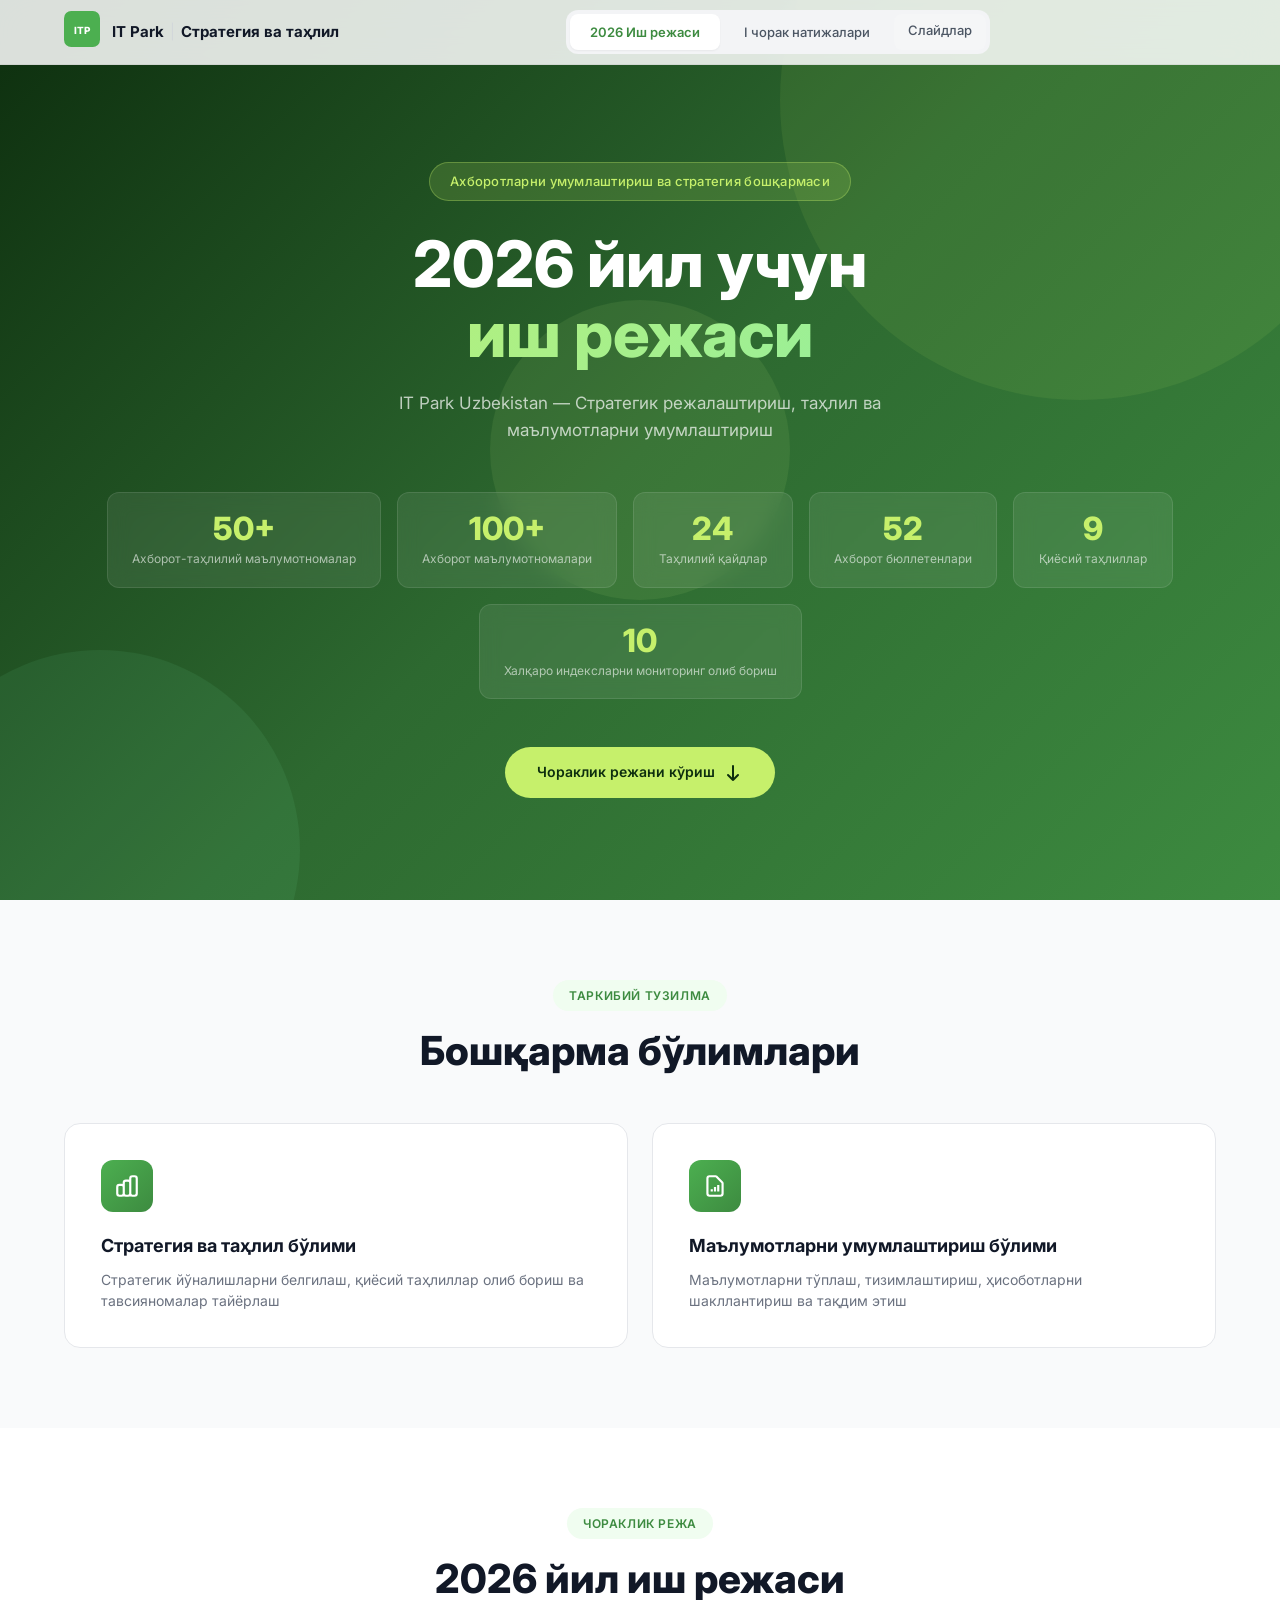
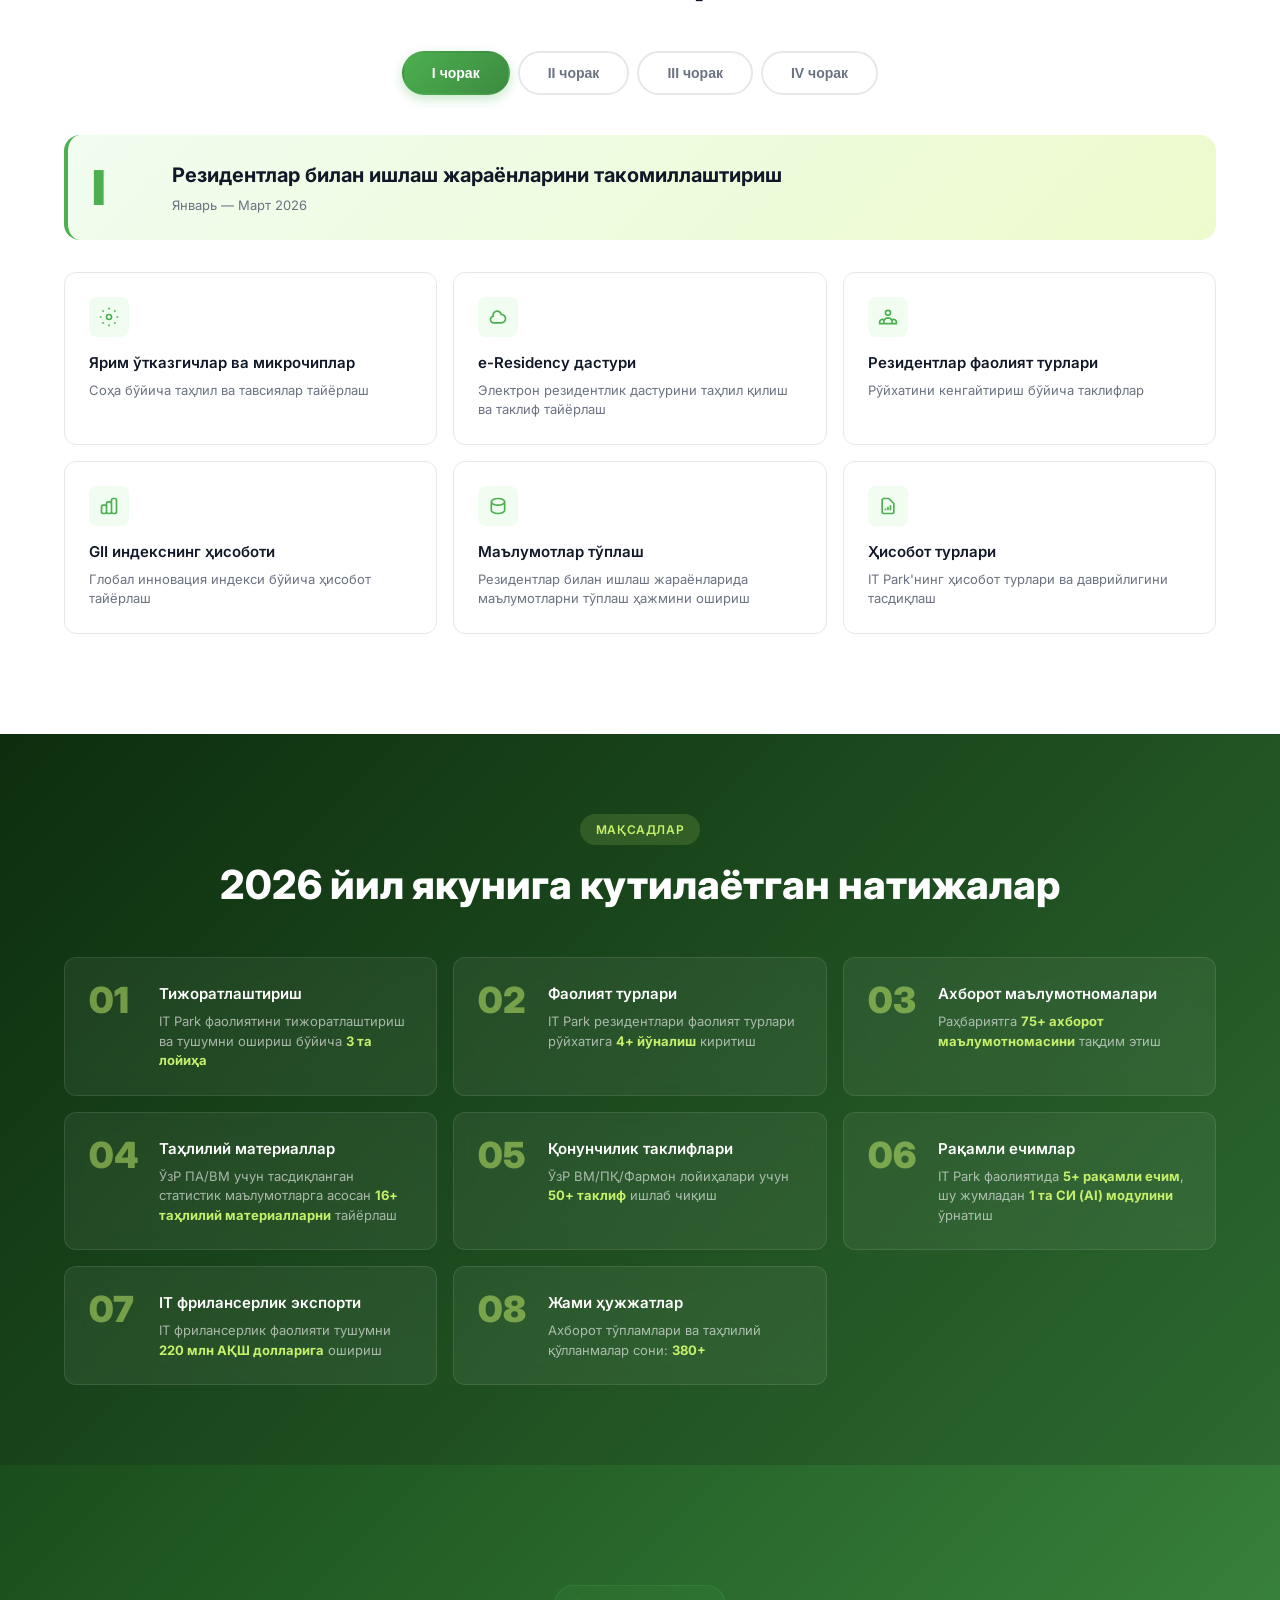
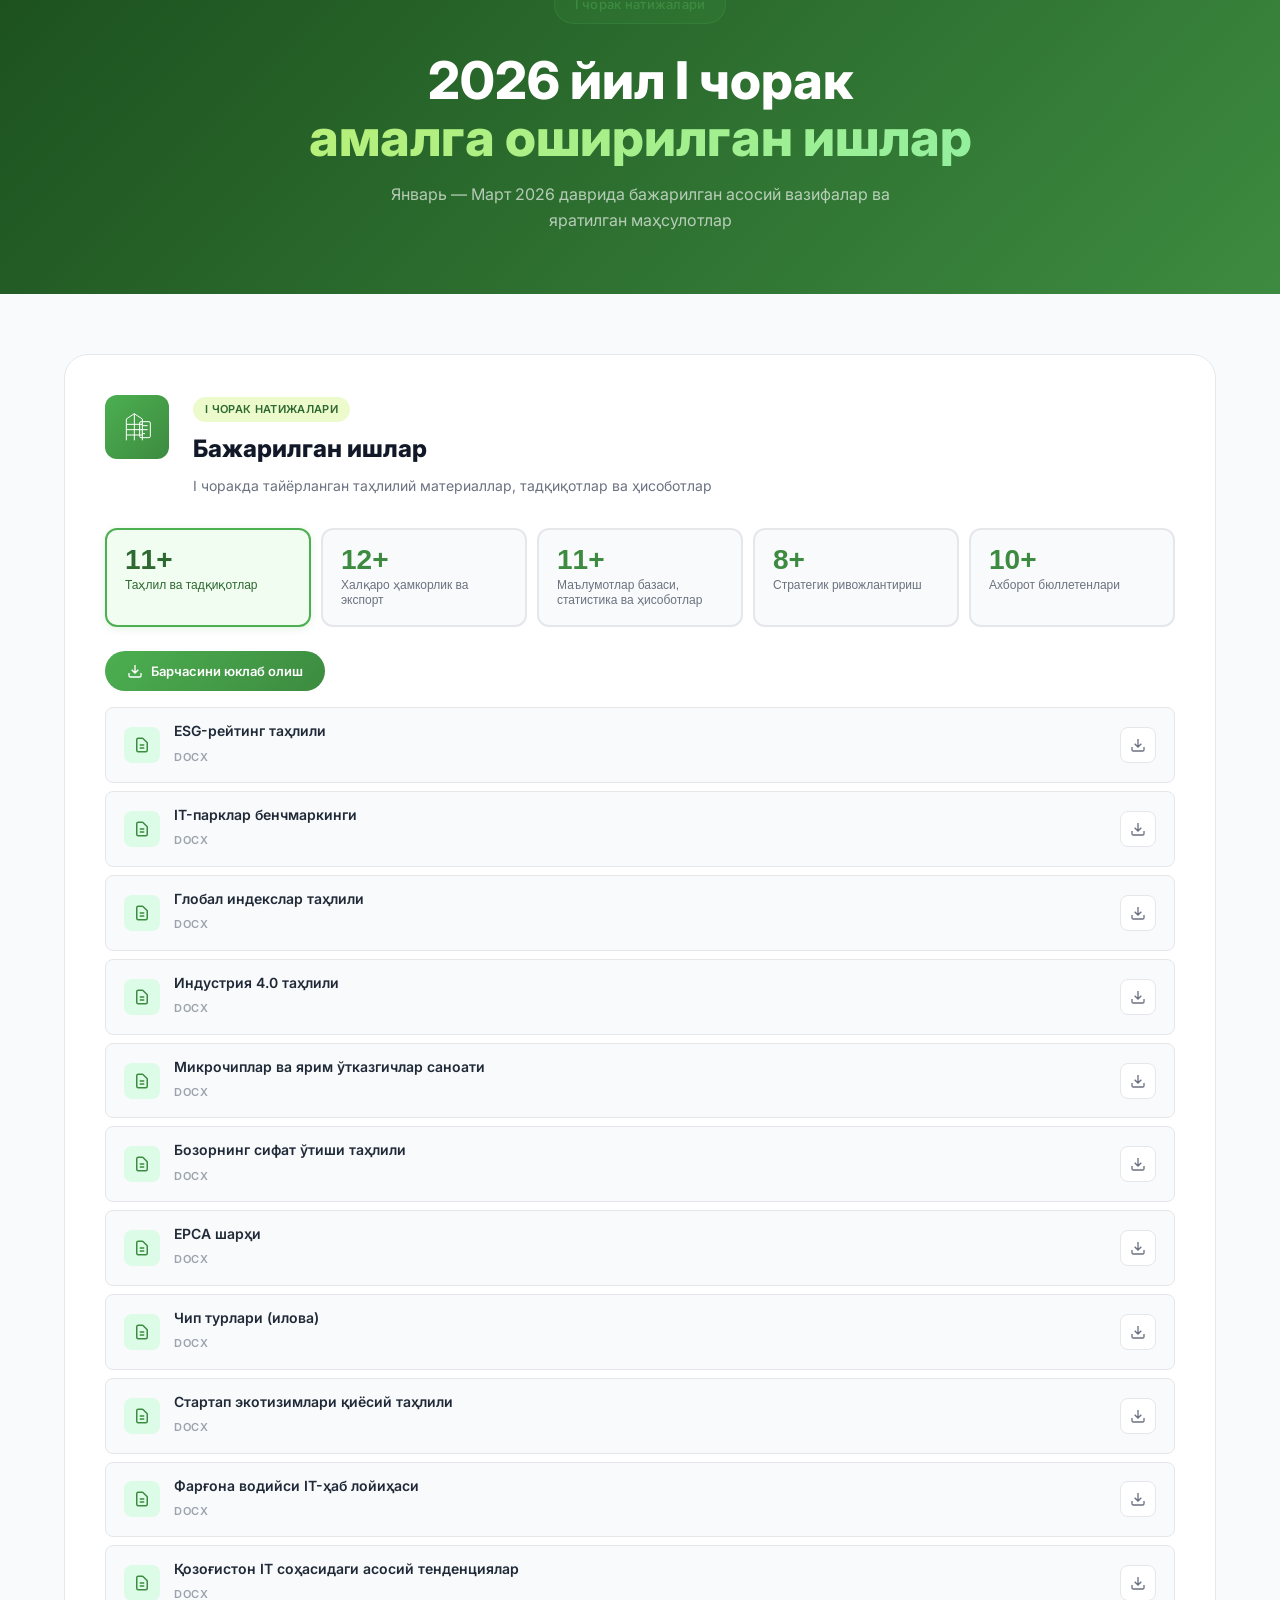
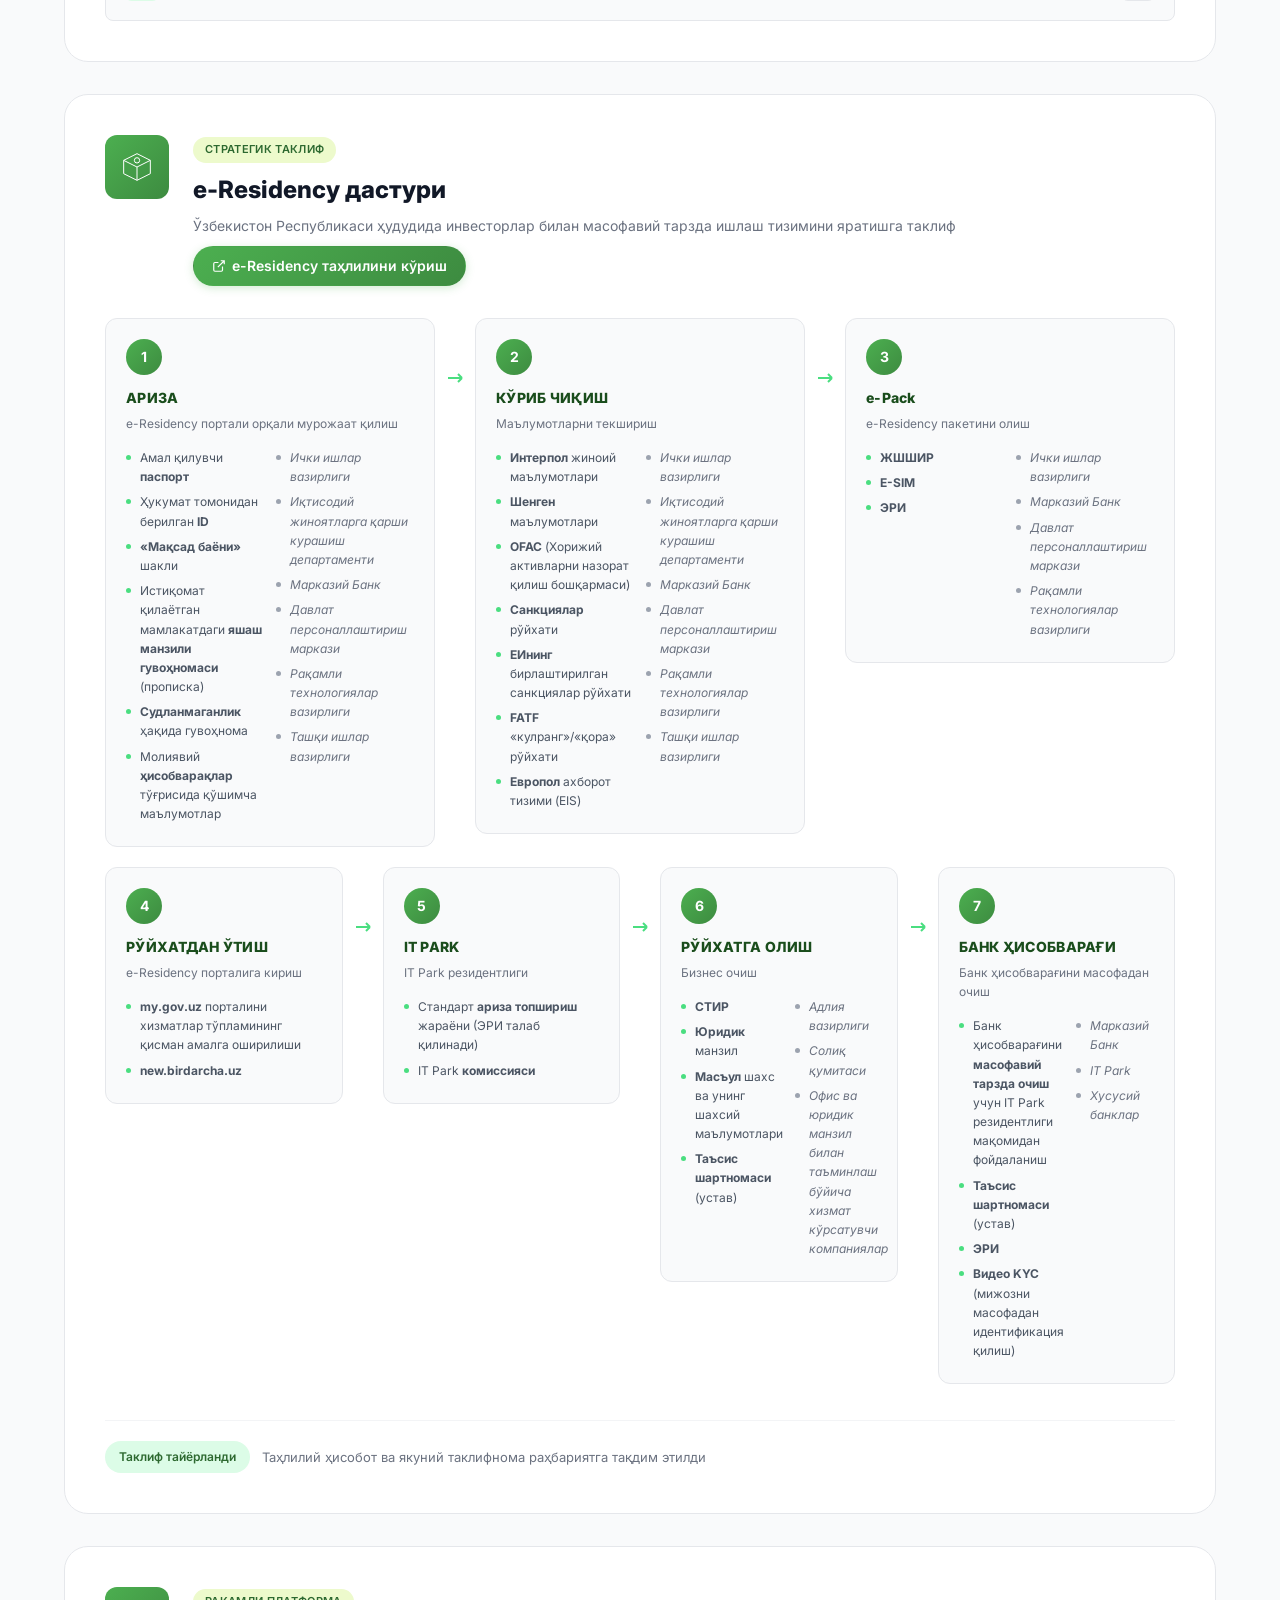
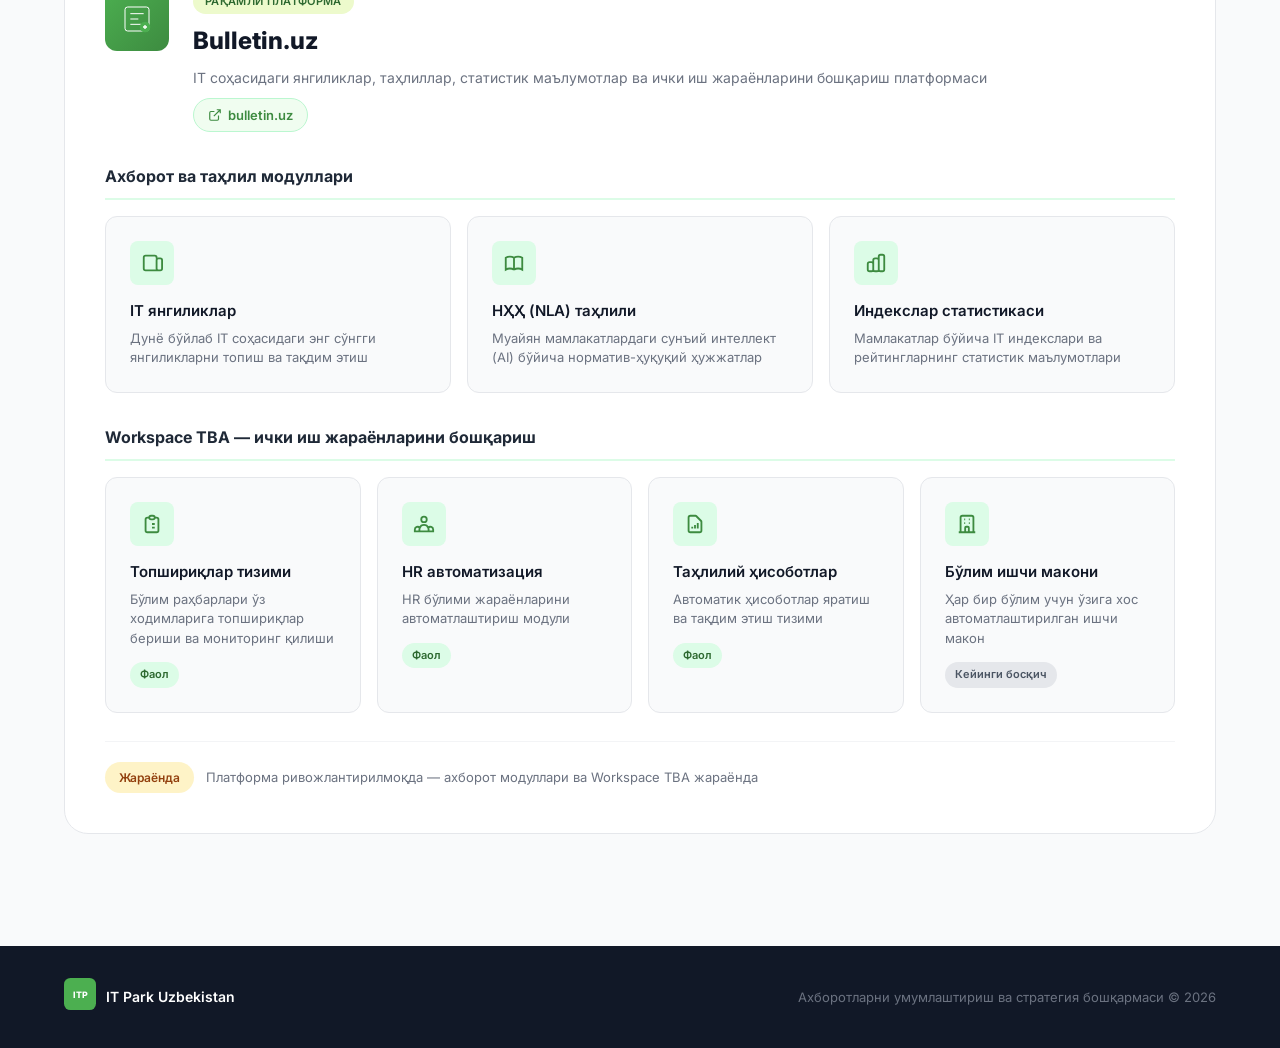
==== commit c6f16361: "test123" ====
--- a/index.html
+++ b/index.html
@@ -25,6 +25,7 @@
             <div class="nav-links">
                 <a href="#plan" class="nav-link active" data-section="plan">2026 Иш режаси</a>
                 <a href="#q1" class="nav-link" data-section="q1">I чорак натижалари</a>
+                <a href="slides.html" class="nav-link" style="background: rgba(255,255,255,0.15); border-radius: 8px; padding: 6px 14px;">Слайдлар</a>
             </div>
             <div class="nav-indicator"></div>
         </div>
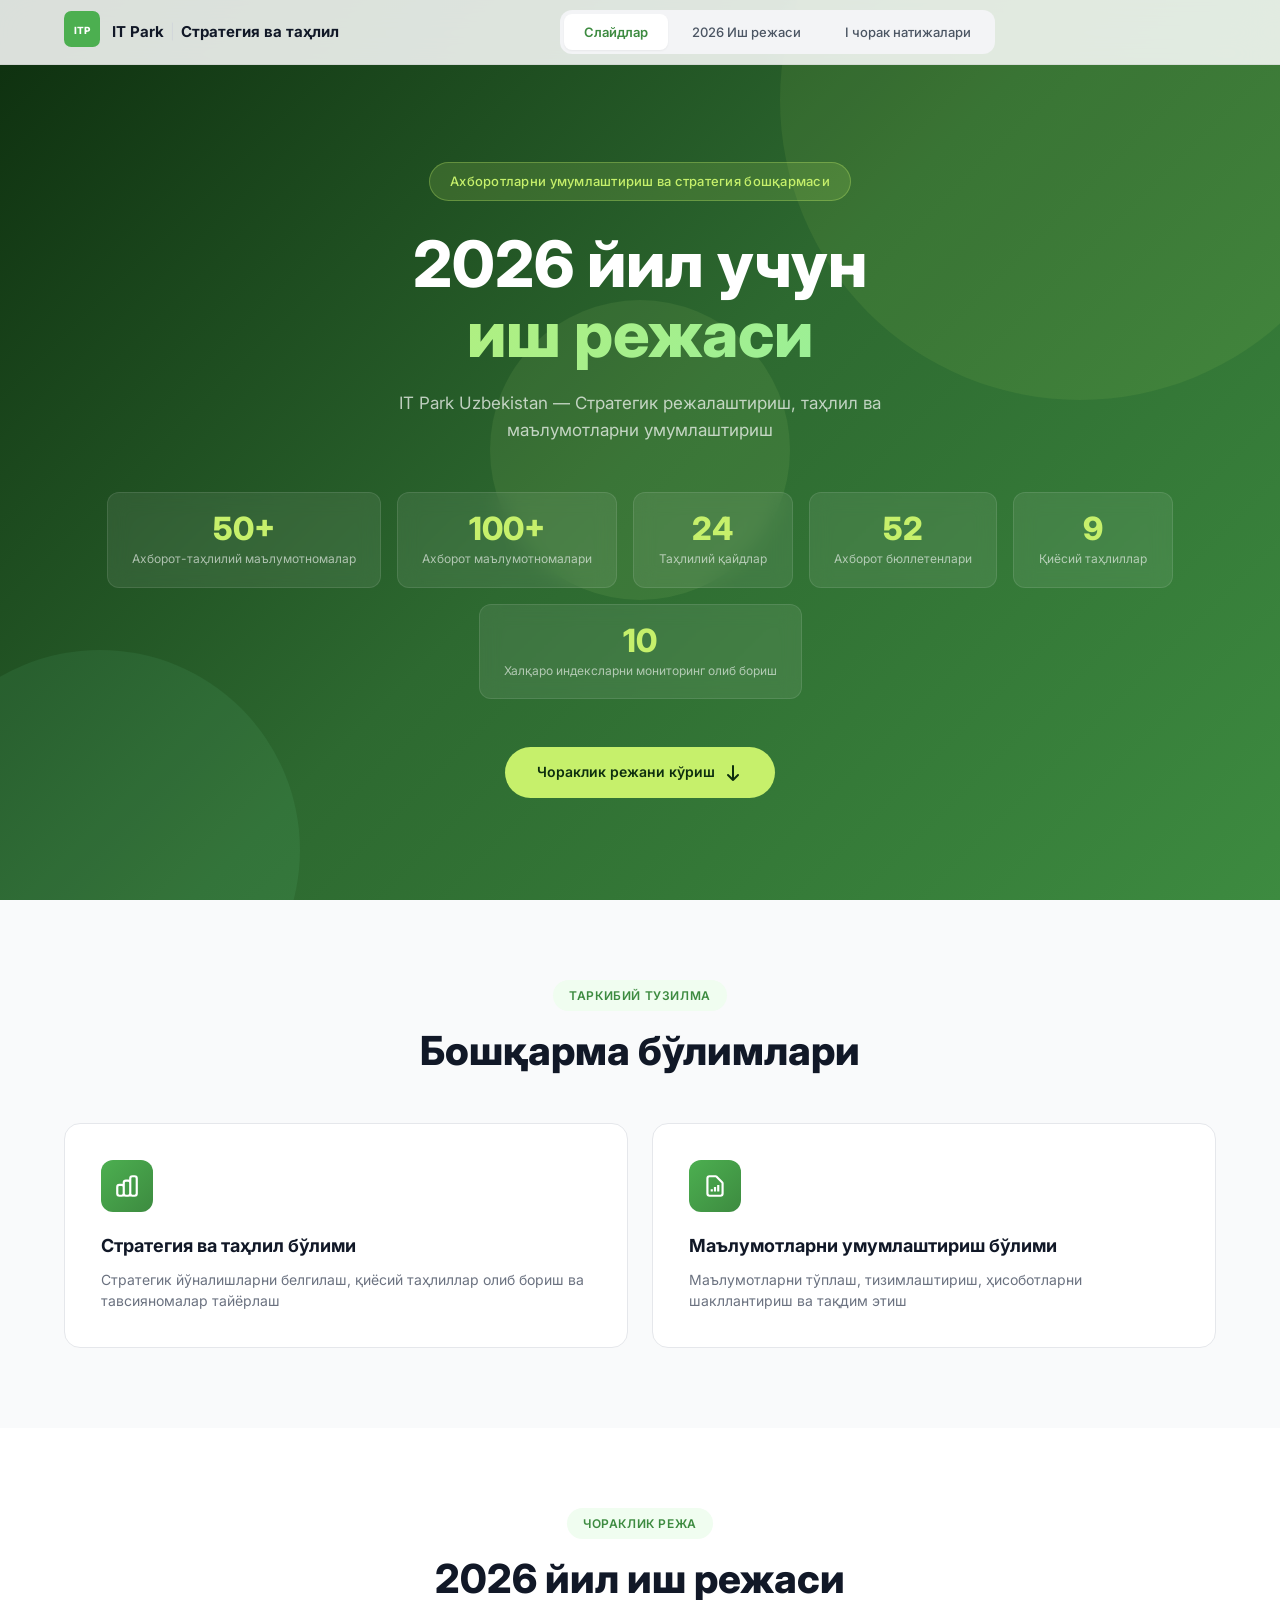
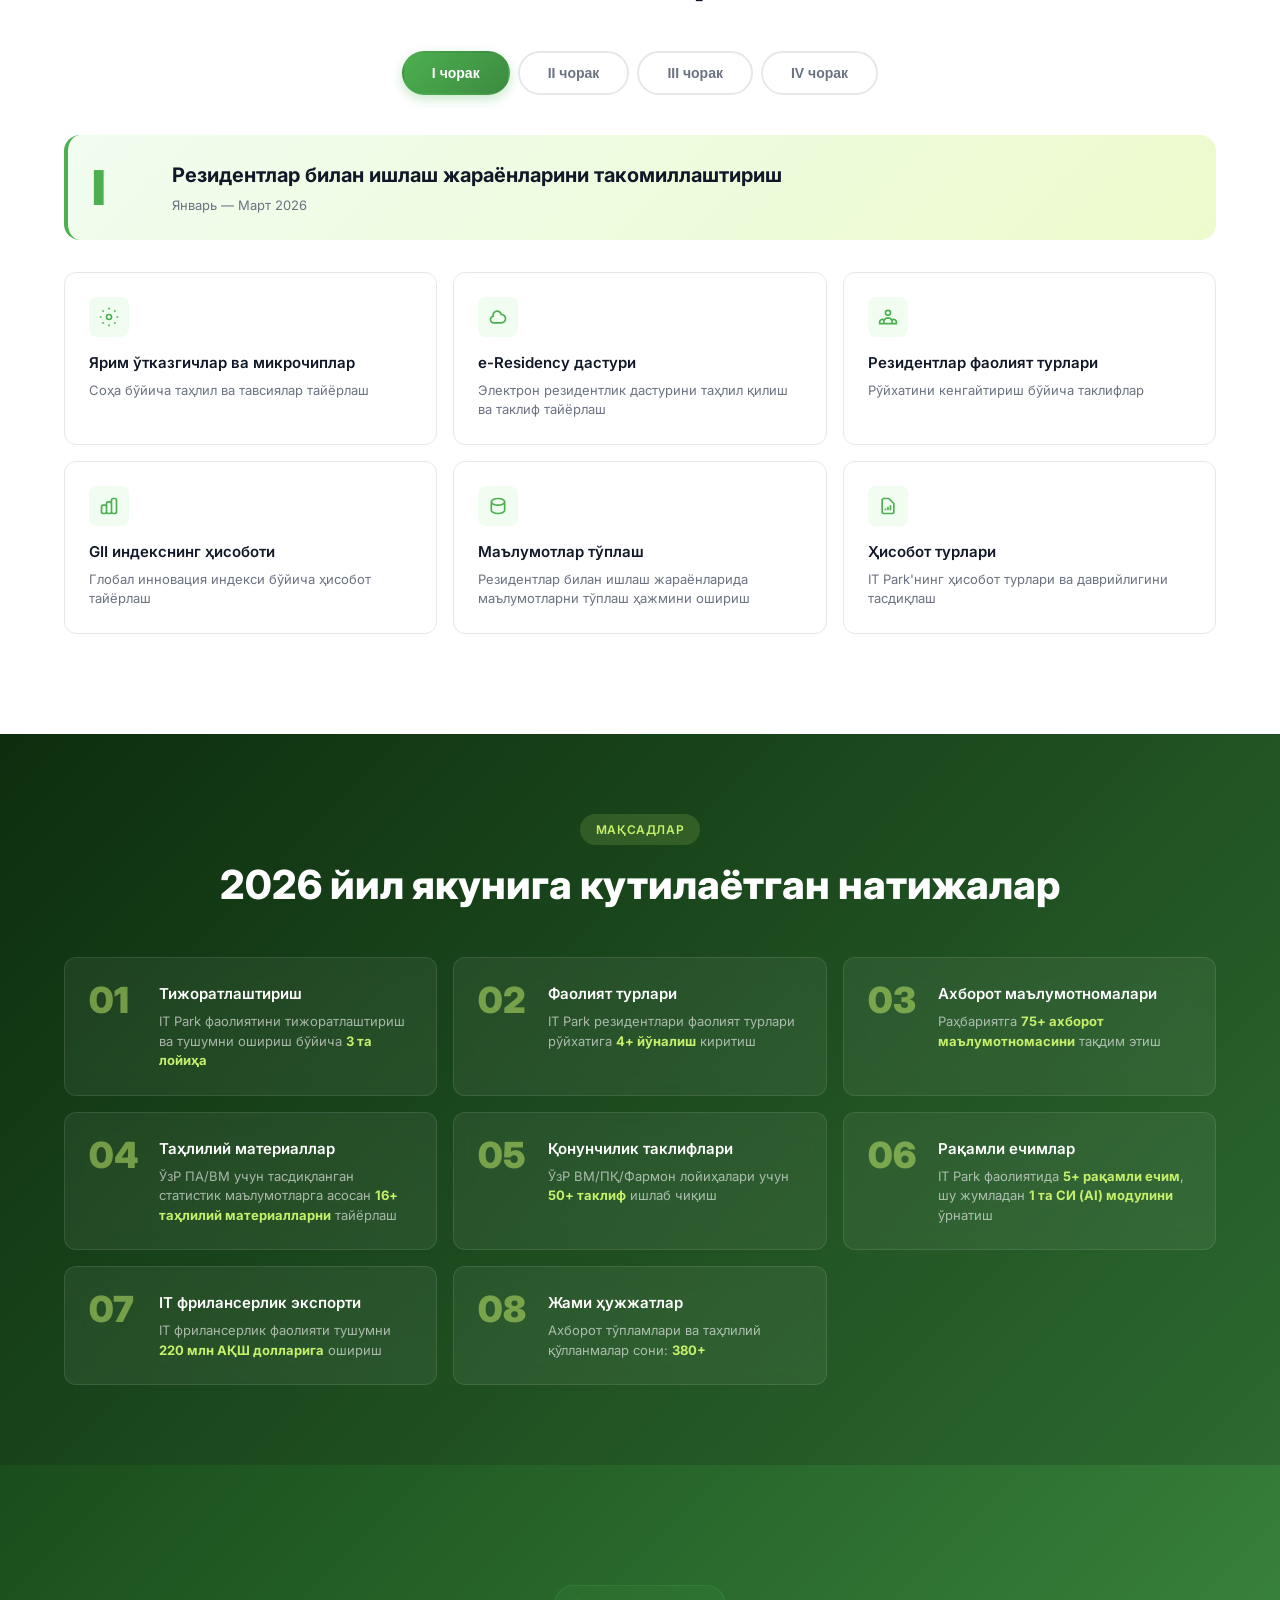
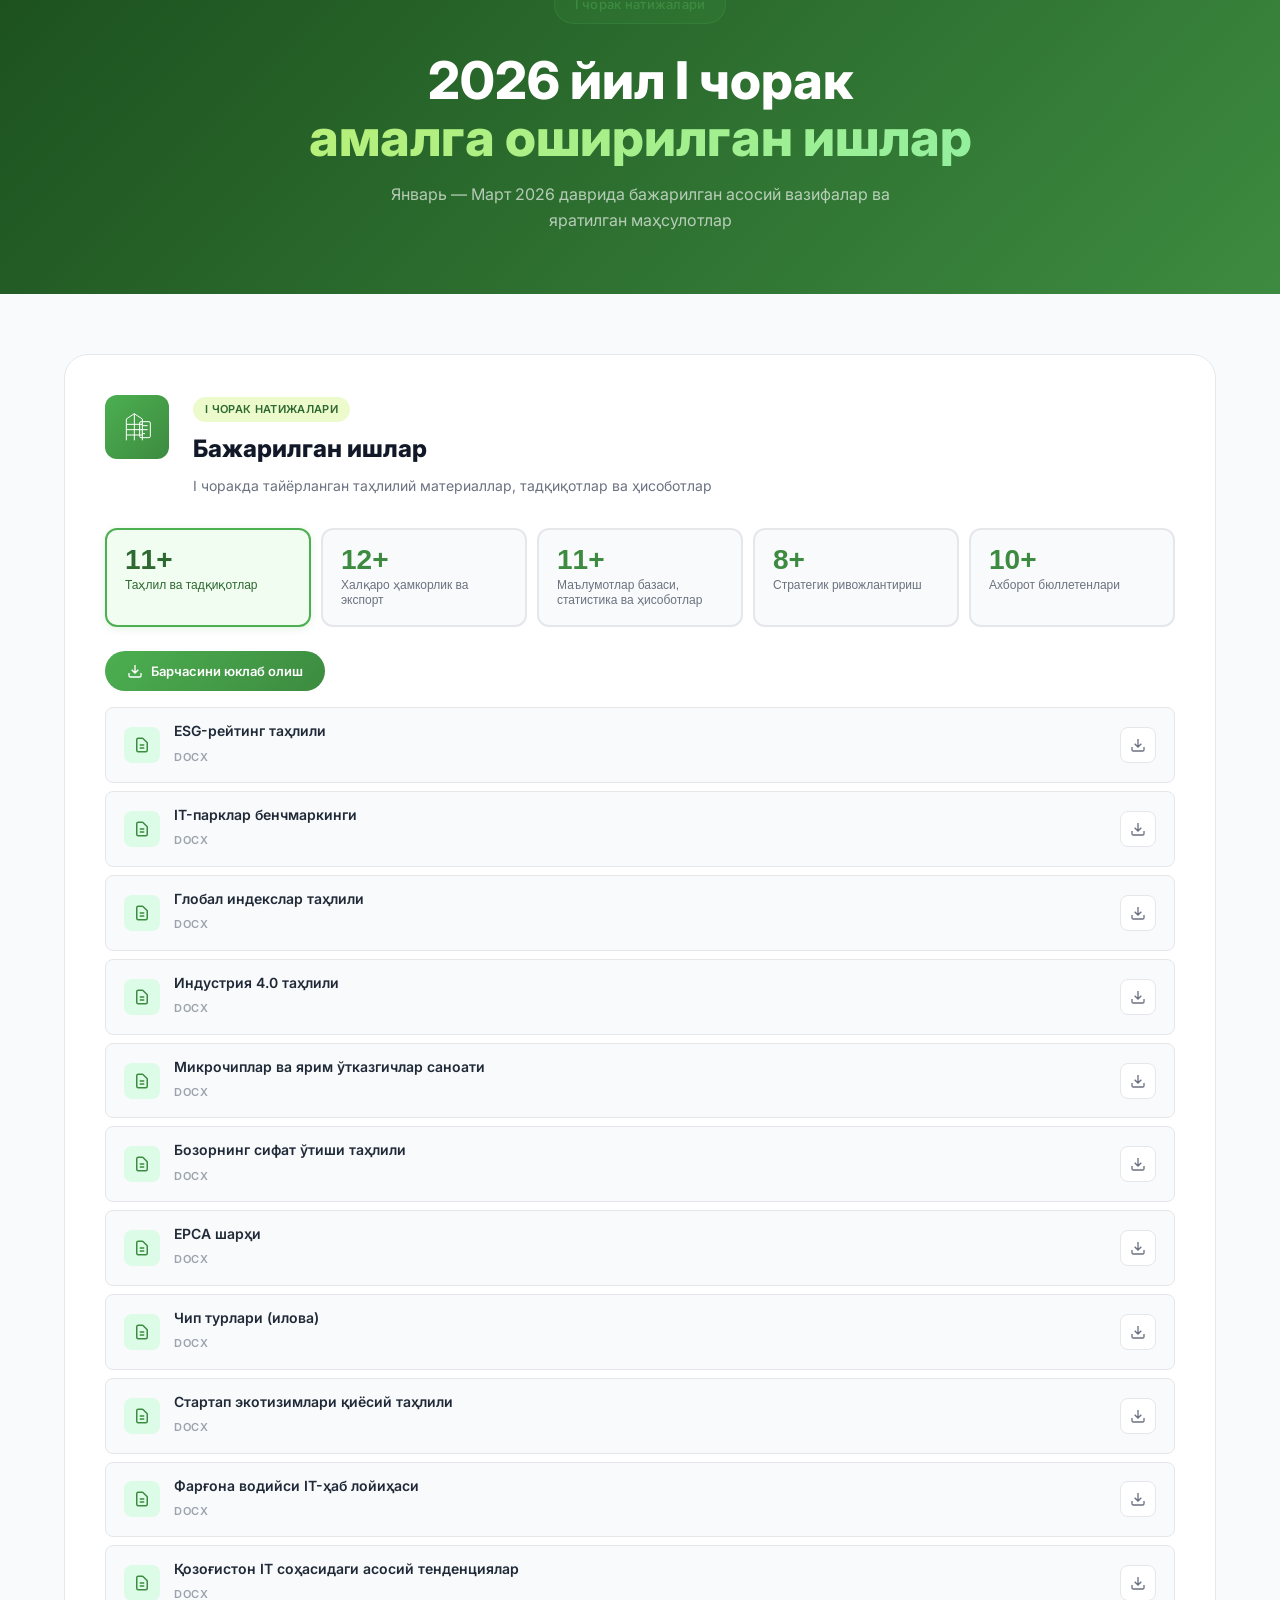
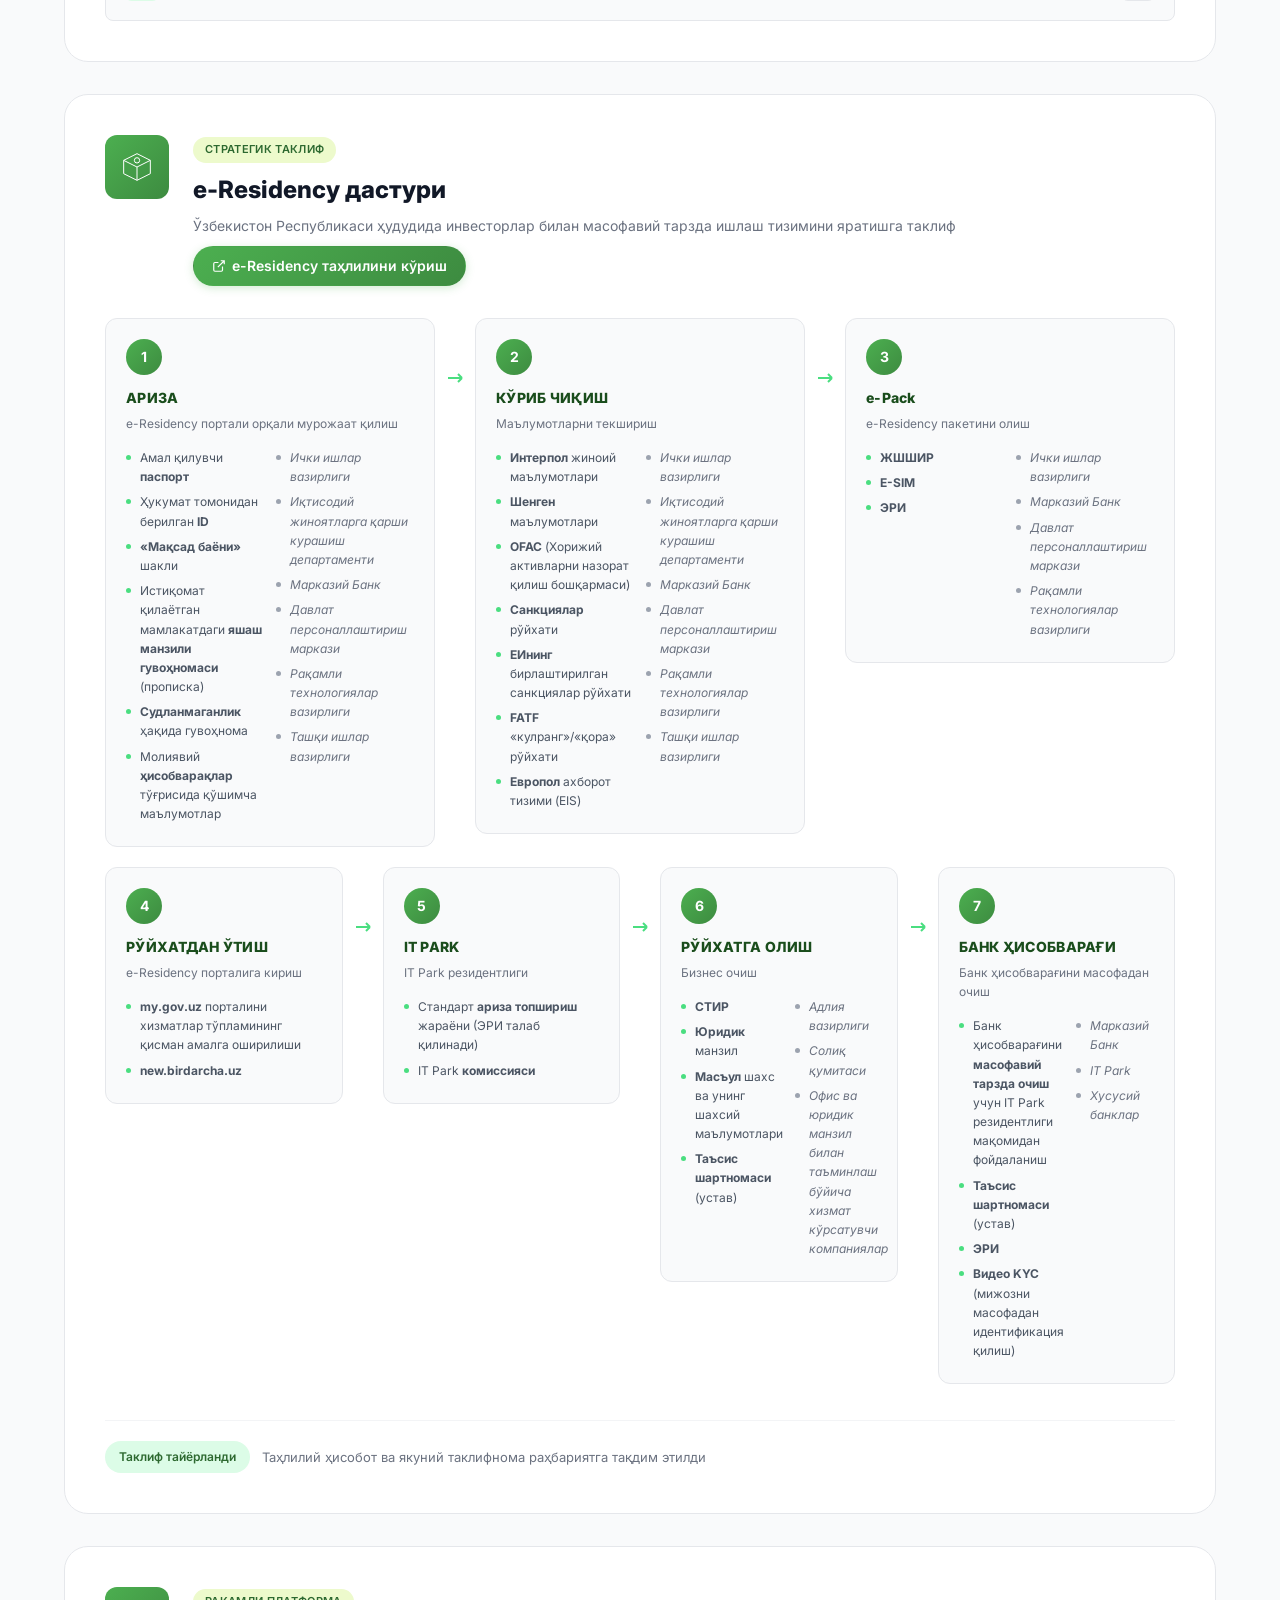
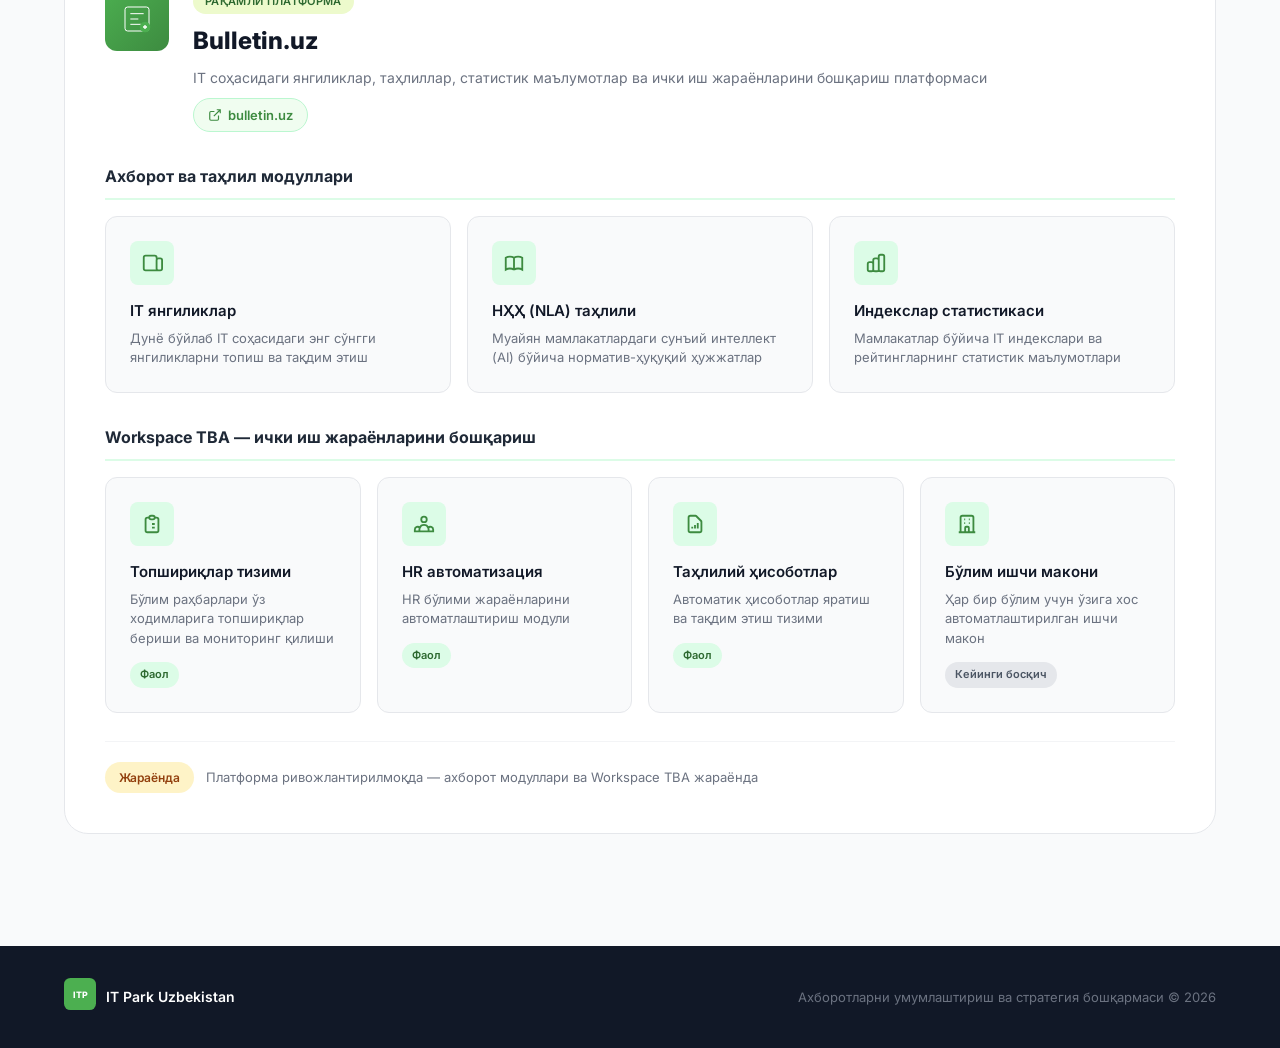
==== commit 45d50988: "test123" ====
--- a/index.html
+++ b/index.html
@@ -23,9 +23,9 @@
                 <span>IT Park <span class="nav-divider">|</span> Стратегия ва таҳлил</span>
             </div>
             <div class="nav-links">
+                <a href="slides.html" class="nav-link">Слайдлар</a>
                 <a href="#plan" class="nav-link active" data-section="plan">2026 Иш режаси</a>
                 <a href="#q1" class="nav-link" data-section="q1">I чорак натижалари</a>
-                <a href="slides.html" class="nav-link" style="background: rgba(255,255,255,0.15); border-radius: 8px; padding: 6px 14px;">Слайдлар</a>
             </div>
             <div class="nav-indicator"></div>
         </div>
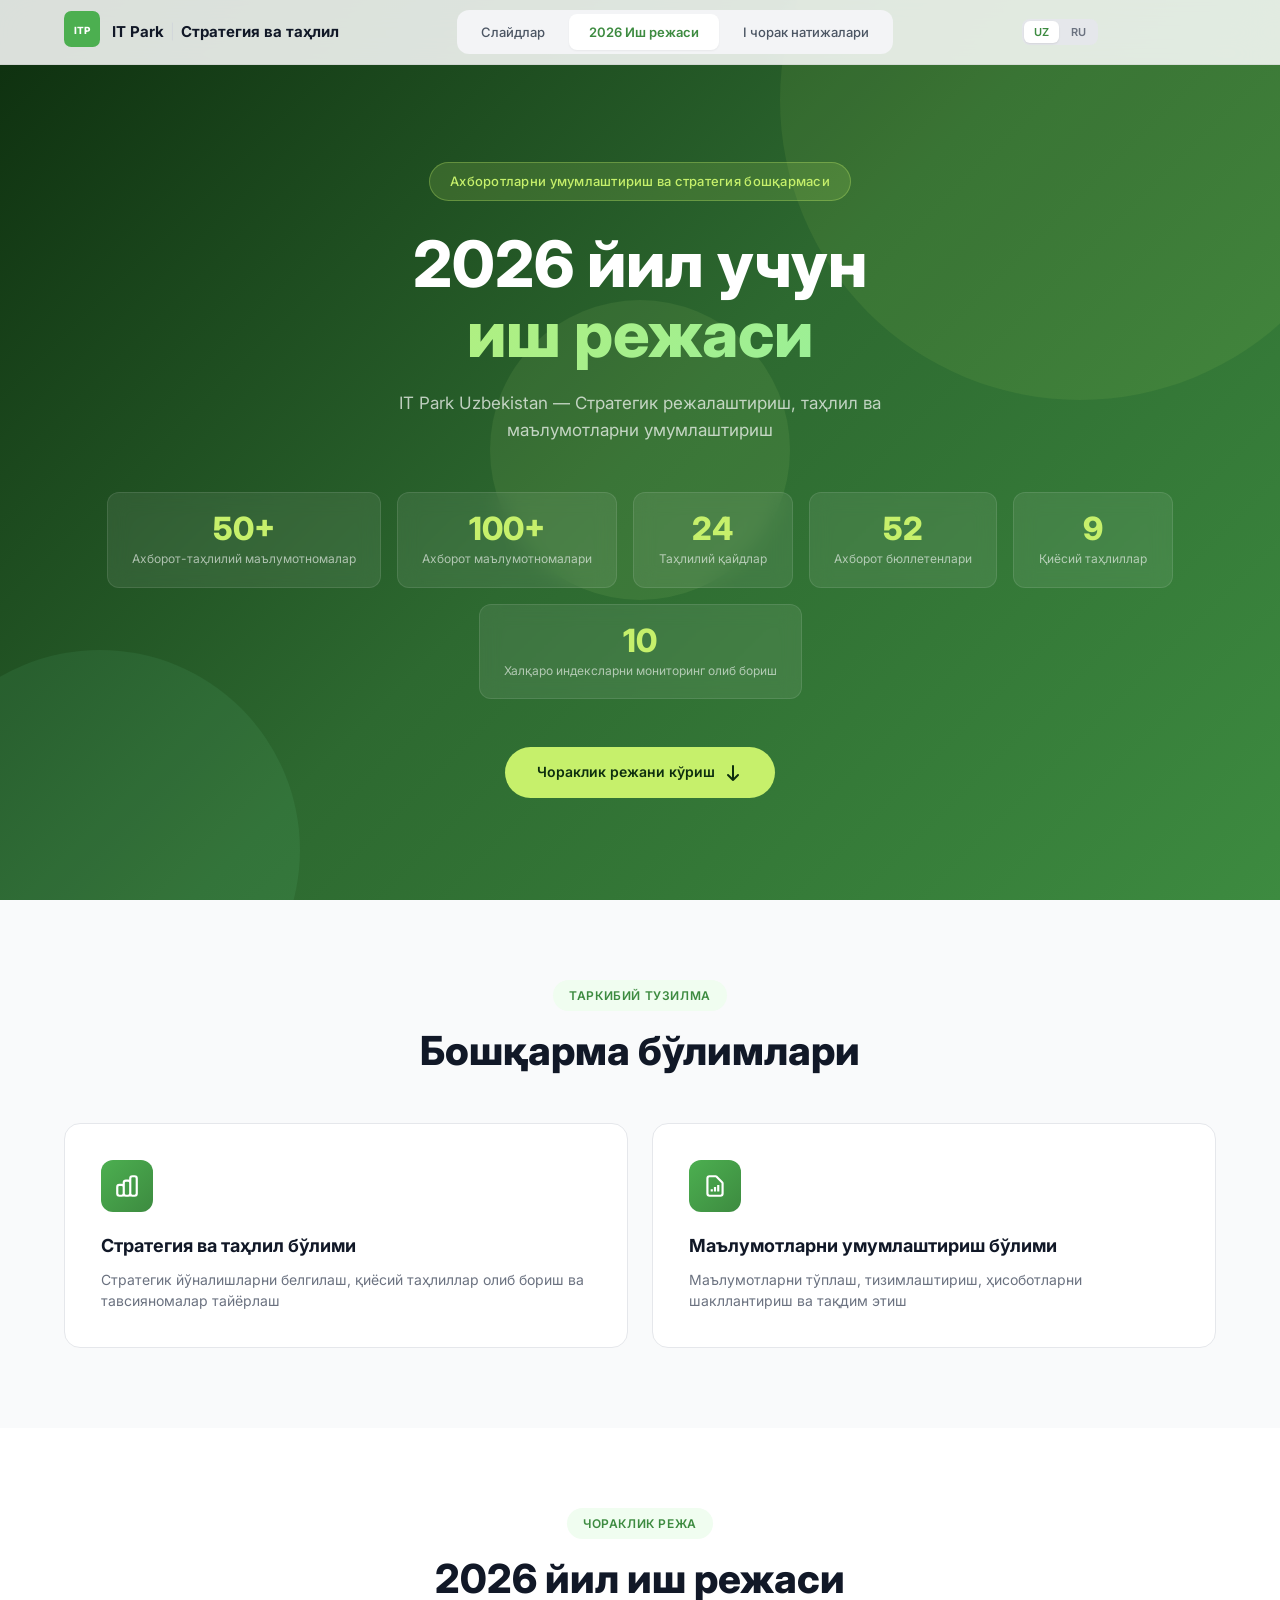
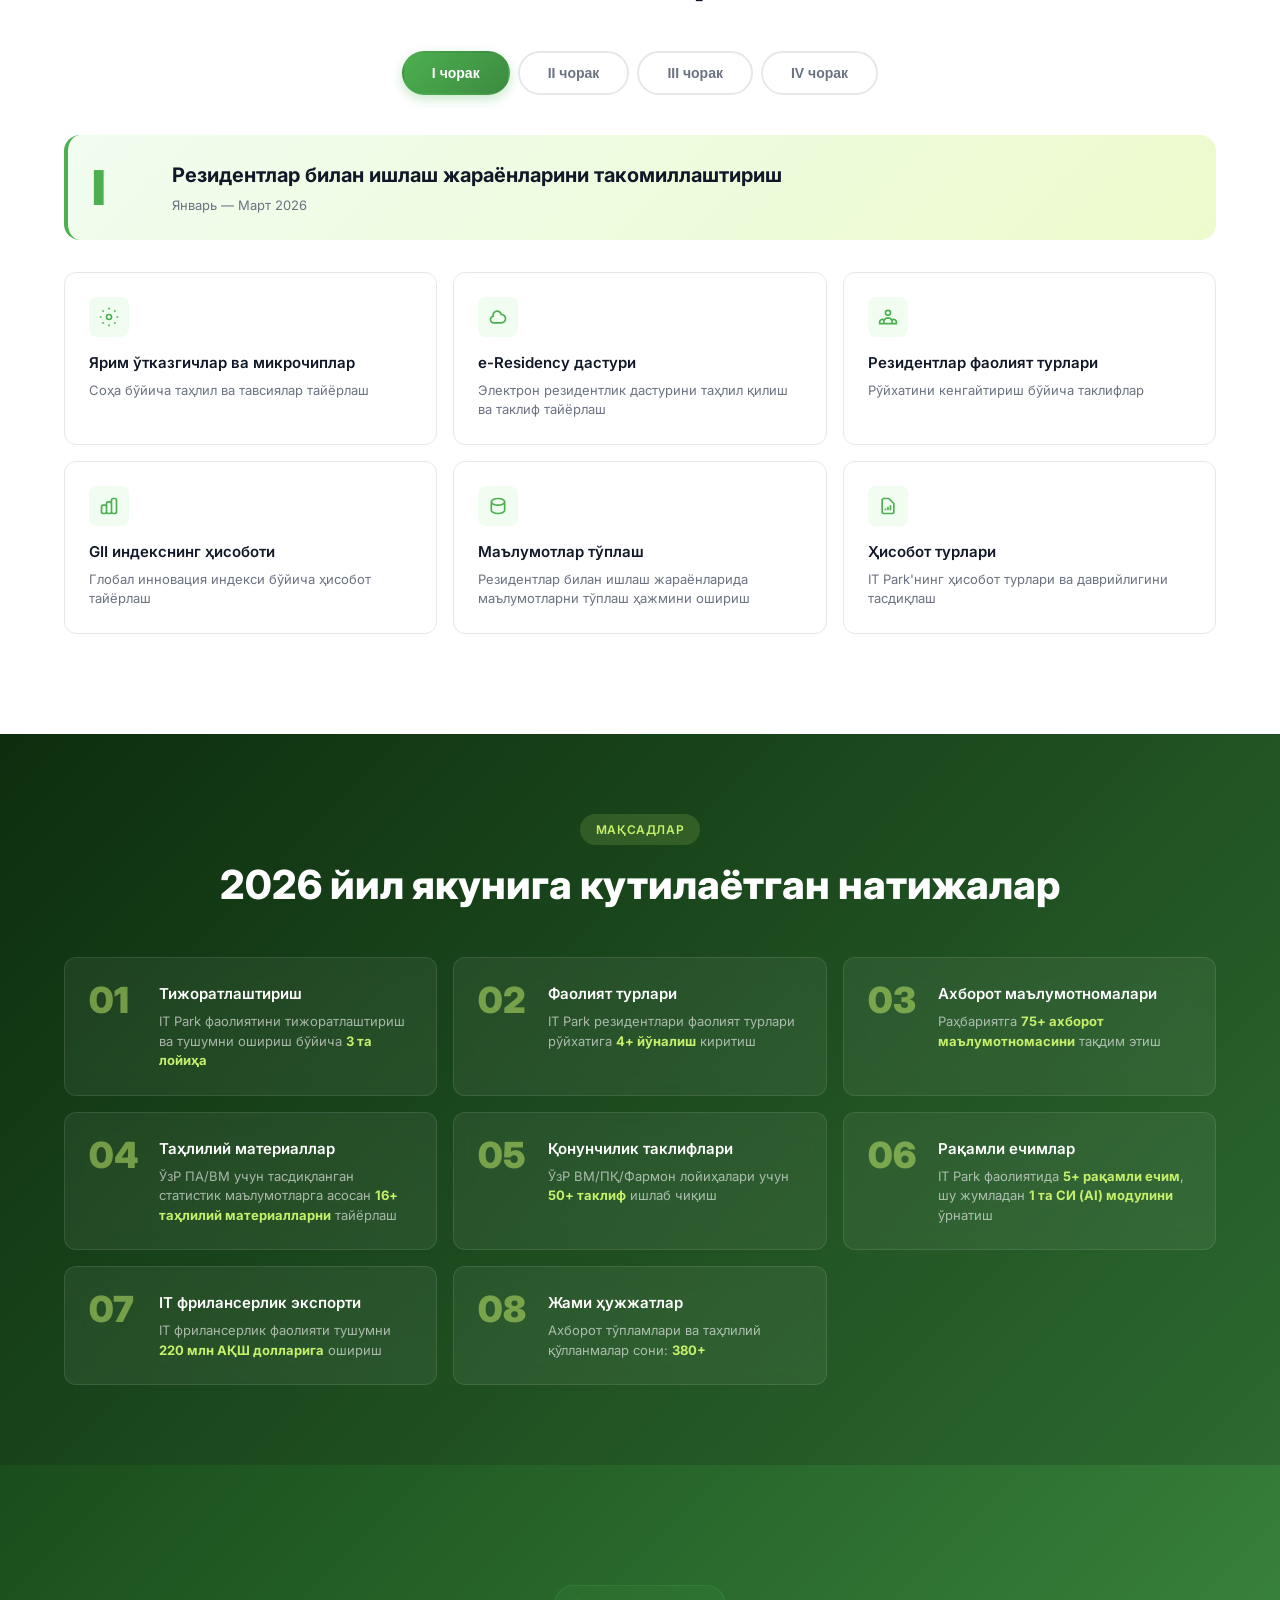
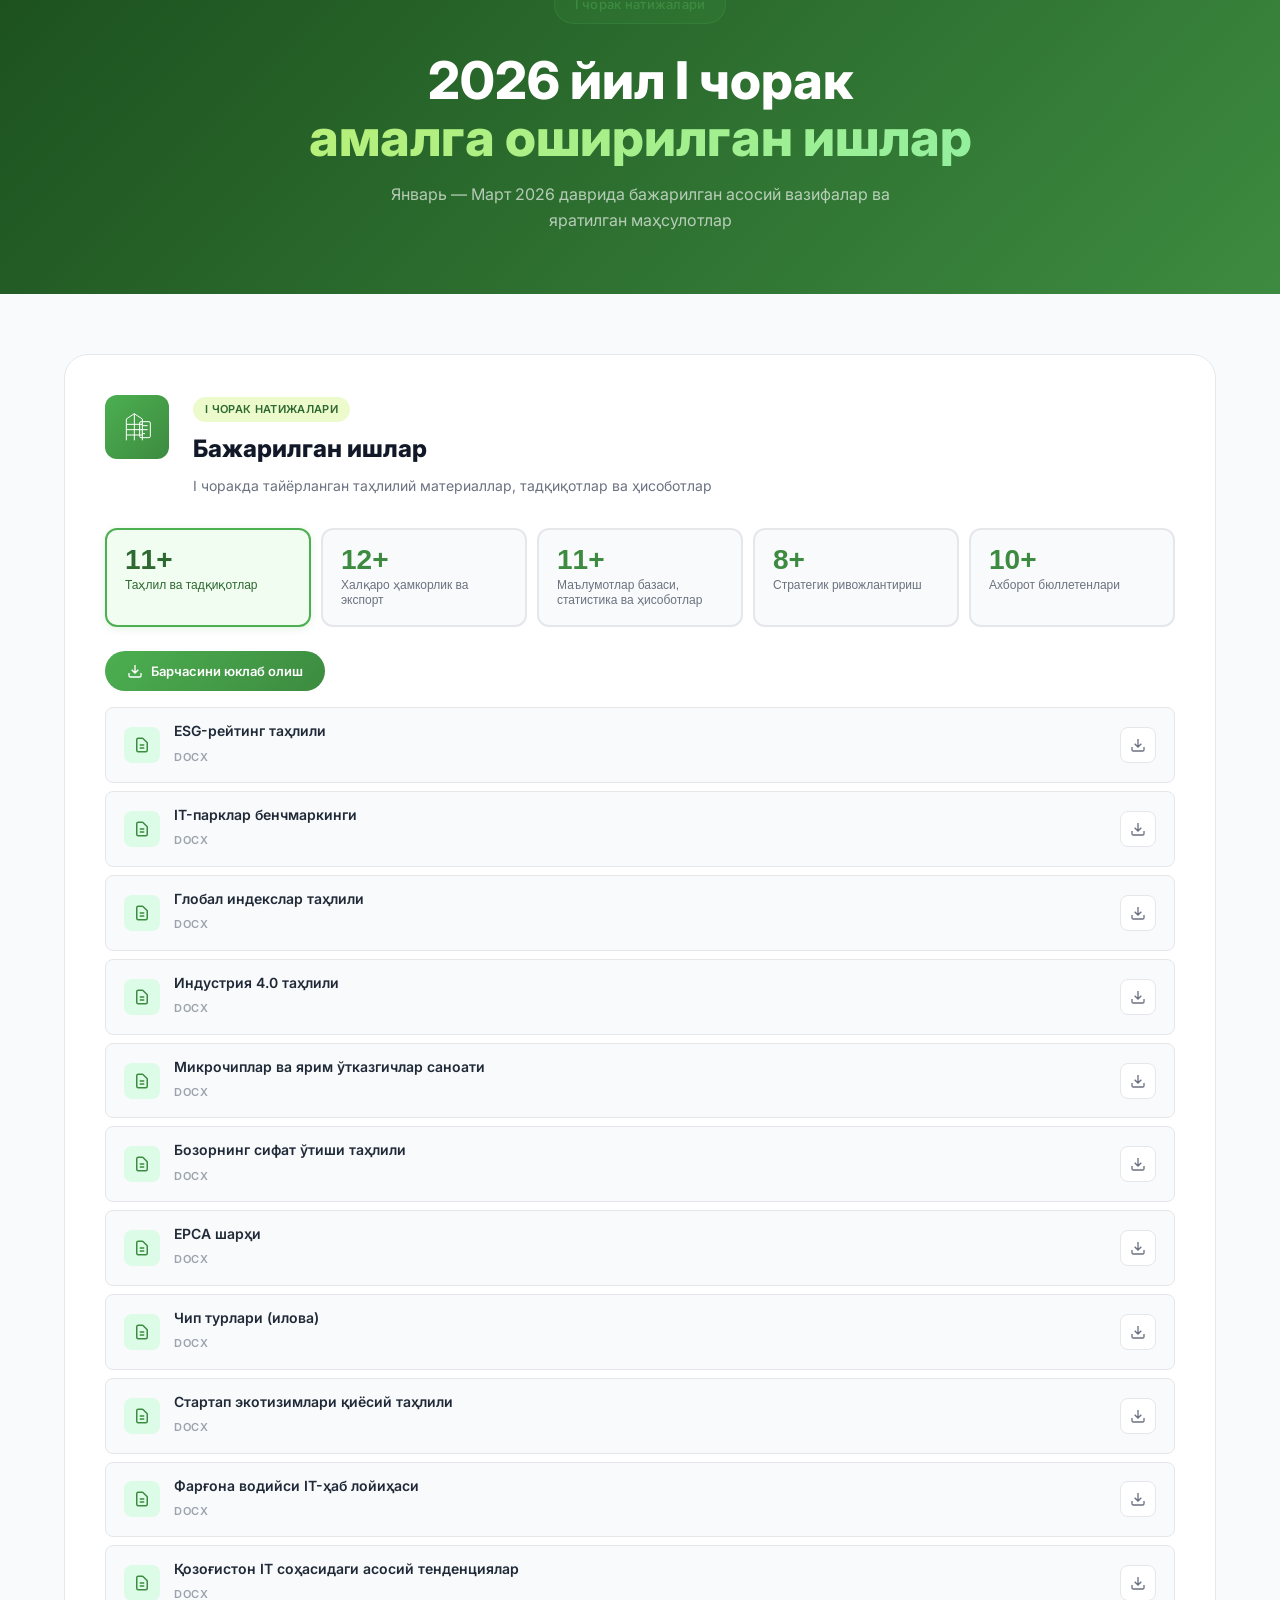
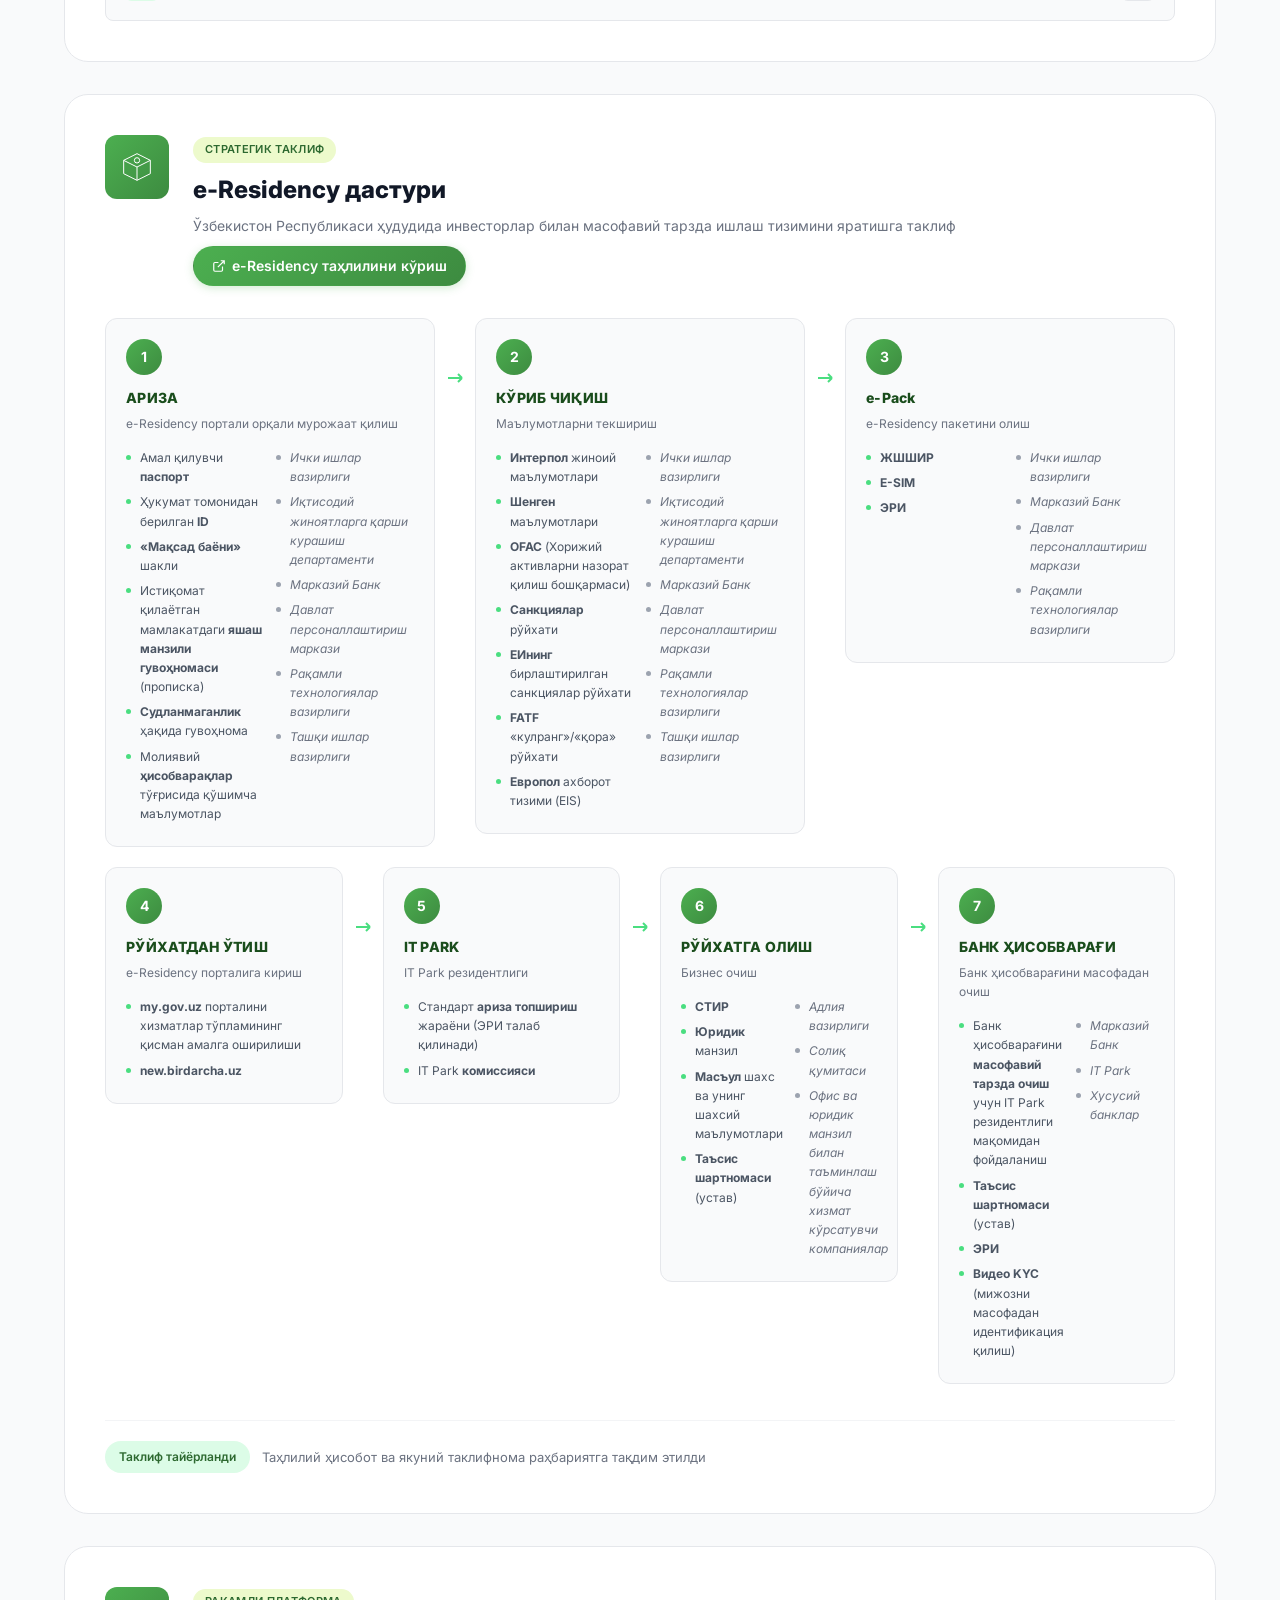
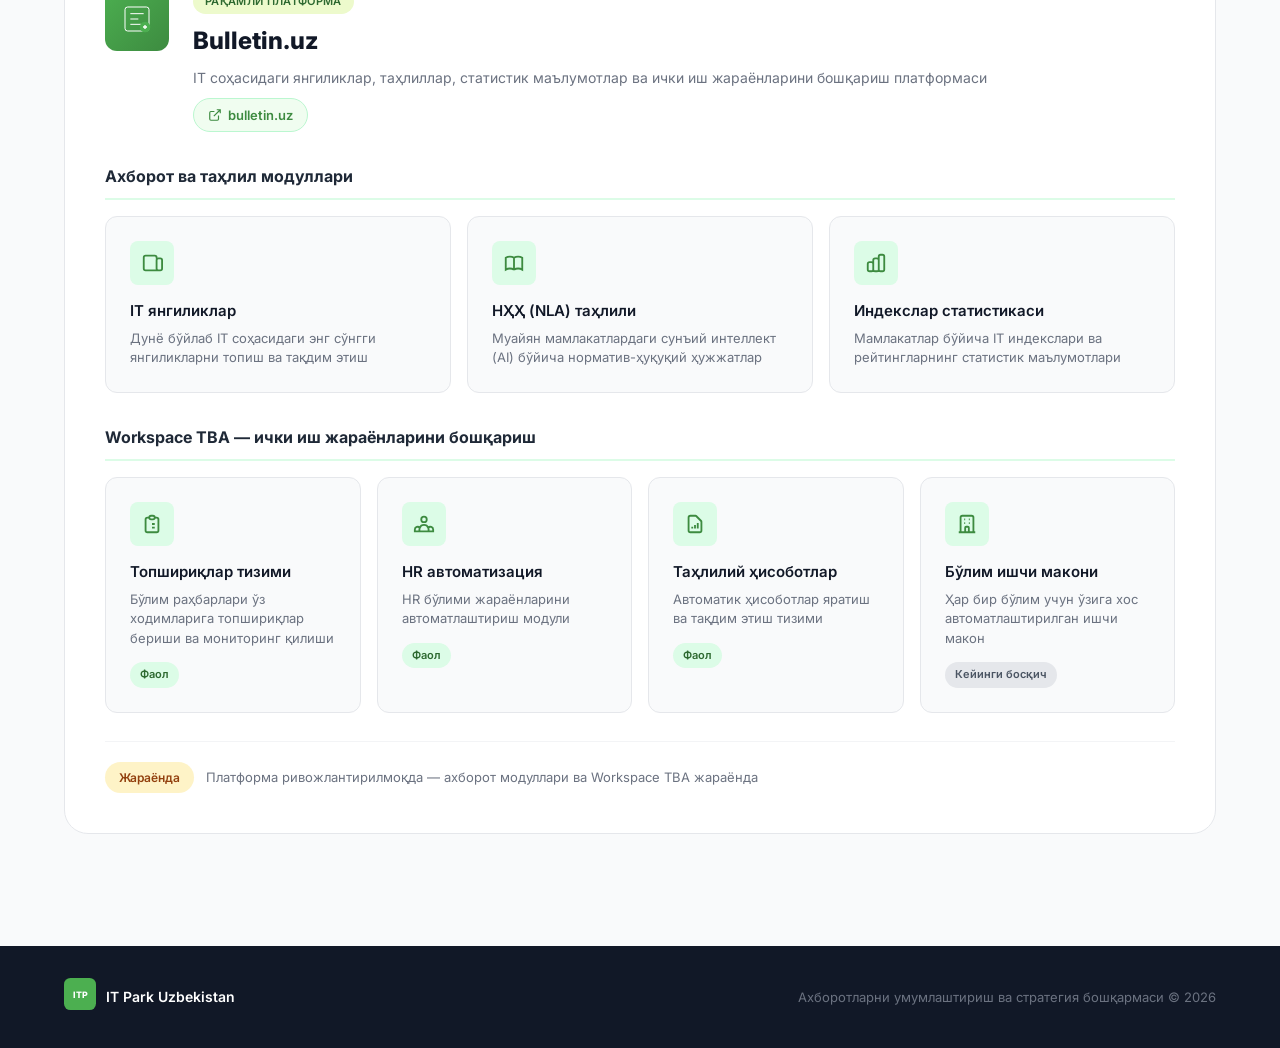
==== commit 6484d335: "test123" ====
--- a/index.html
+++ b/index.html
@@ -26,6 +26,10 @@
                 <a href="slides.html" class="nav-link">Слайдлар</a>
                 <a href="#plan" class="nav-link active" data-section="plan">2026 Иш режаси</a>
                 <a href="#q1" class="nav-link" data-section="q1">I чорак натижалари</a>
+            </div>
+            <div class="lang-toggle">
+                <button id="lang-uz-btn" class="active" onclick="setLang('uz')">UZ</button>
+                <button id="lang-ru-btn" onclick="setLang('ru')">RU</button>
             </div>
             <div class="nav-indicator"></div>
         </div>
--- a/styles.css
+++ b/styles.css
@@ -1412,3 +1412,36 @@
 ::-webkit-scrollbar-thumb:hover {
     background: var(--gray-400);
 }
+
+/* ===== LANGUAGE TOGGLE ===== */
+.lang-toggle {
+    display: flex;
+    gap: 2px;
+    background: var(--gray-200);
+    border-radius: 8px;
+    padding: 2px;
+    margin-left: 12px;
+}
+
+.lang-toggle button {
+    padding: 4px 10px;
+    border: none;
+    border-radius: 6px;
+    font-size: 11px;
+    font-weight: 600;
+    cursor: pointer;
+    background: transparent;
+    color: var(--gray-500);
+    font-family: 'Inter', sans-serif;
+    transition: all 0.2s;
+}
+
+.lang-toggle button.active {
+    background: var(--white);
+    color: var(--green-600);
+    box-shadow: 0 1px 2px rgba(0,0,0,0.08);
+}
+
+.lang-toggle button:hover:not(.active) {
+    color: var(--gray-700);
+}
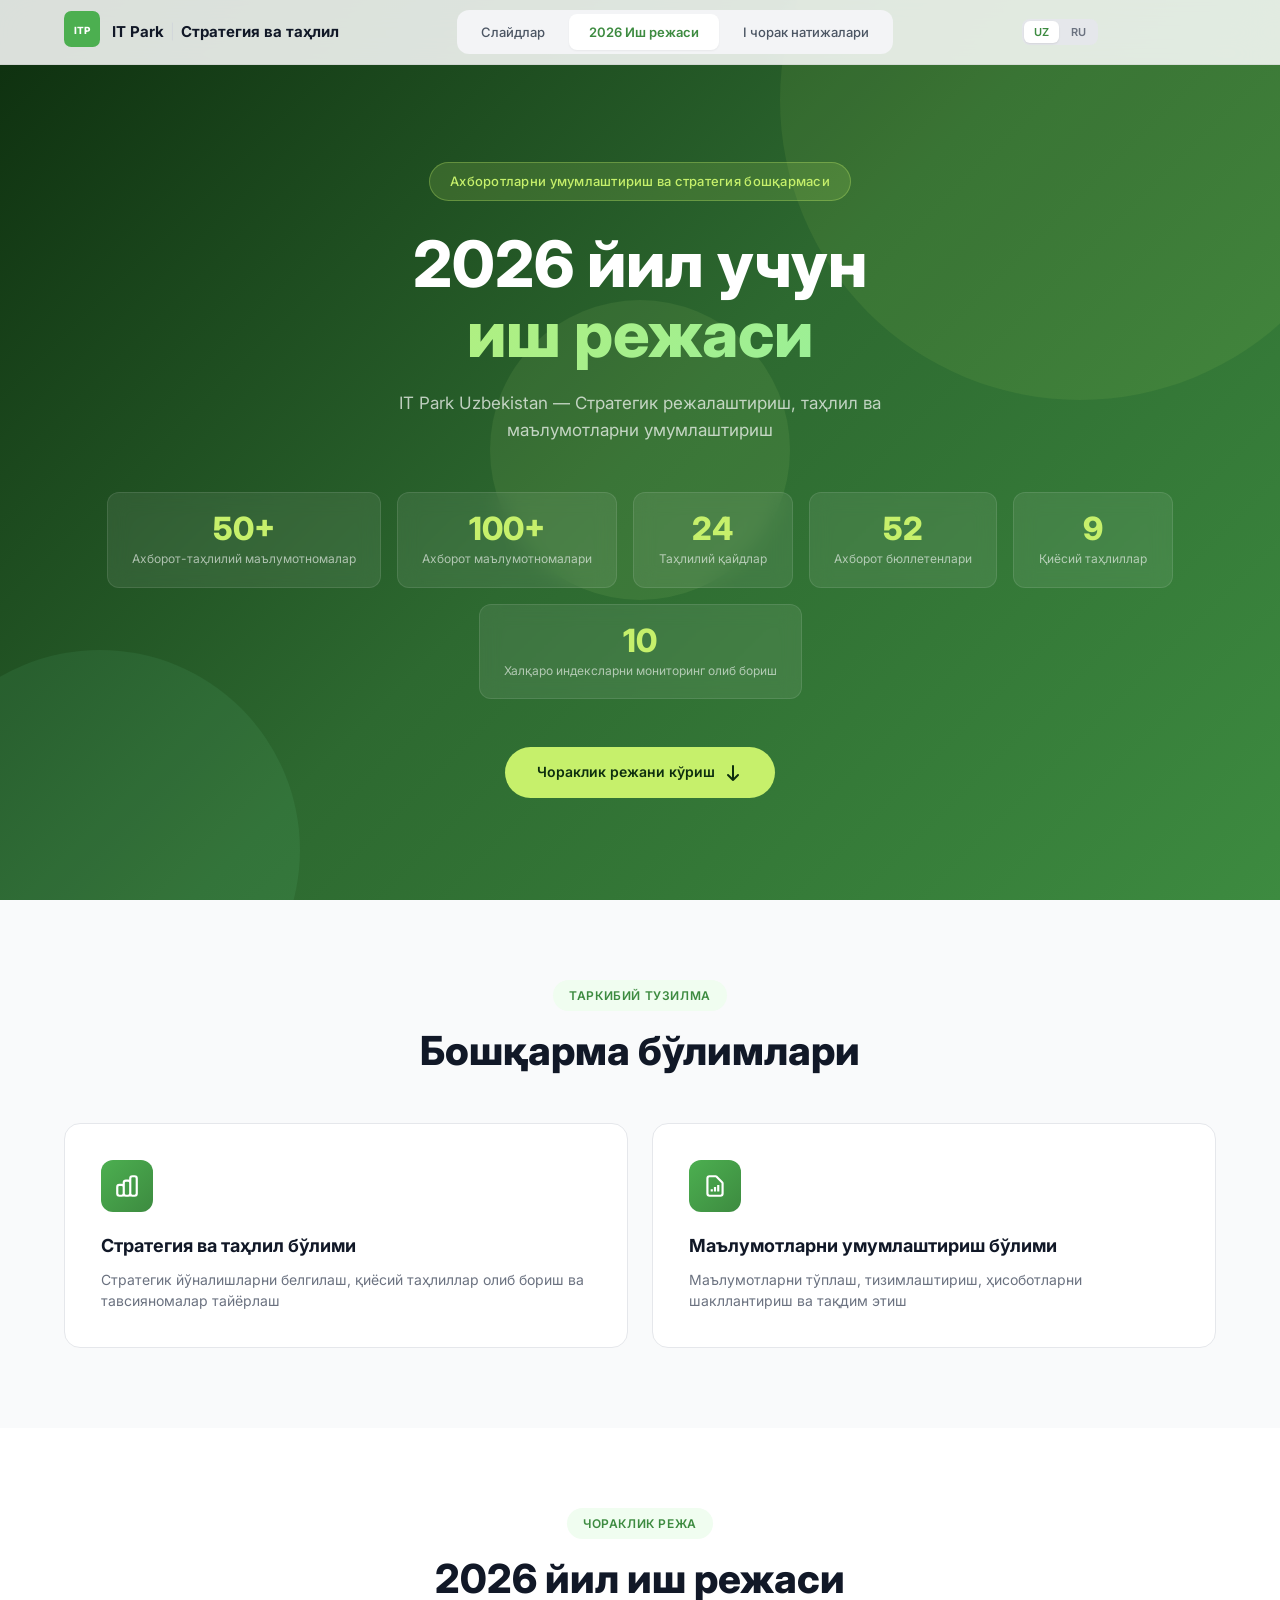
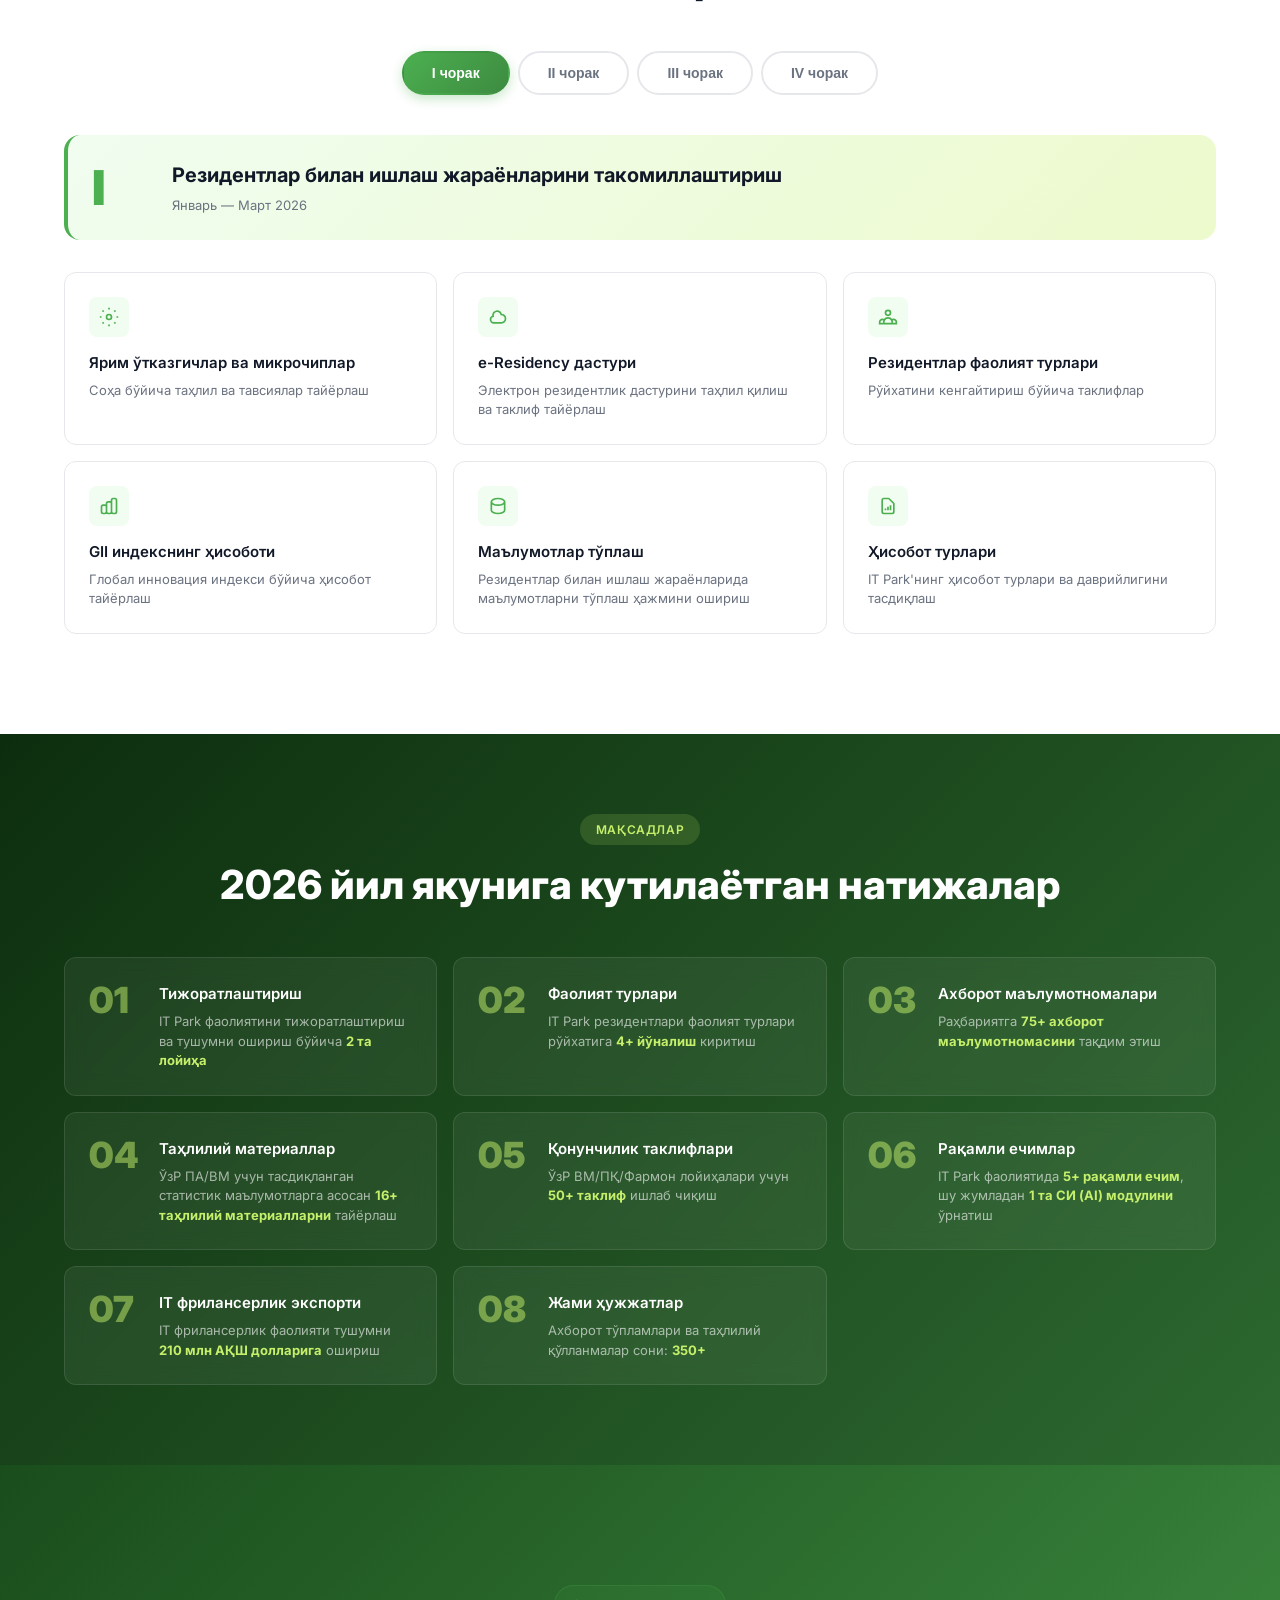
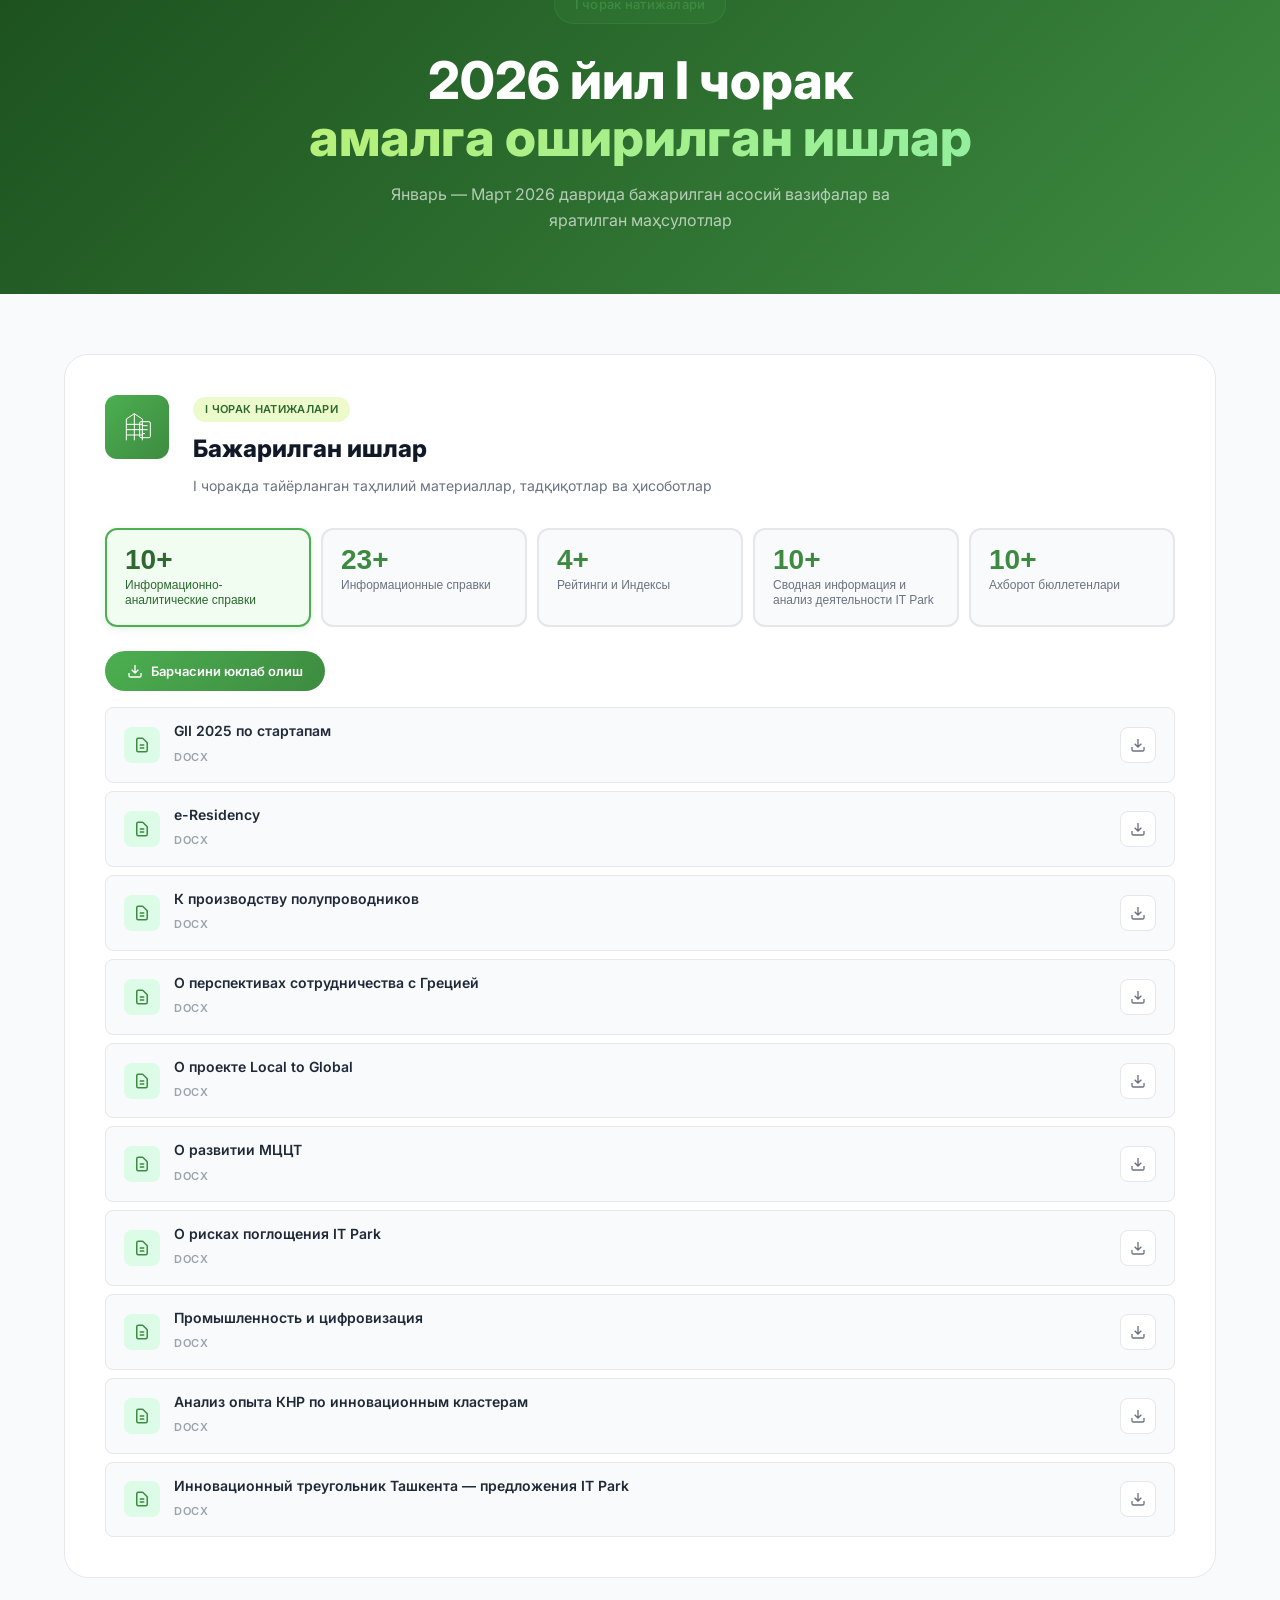
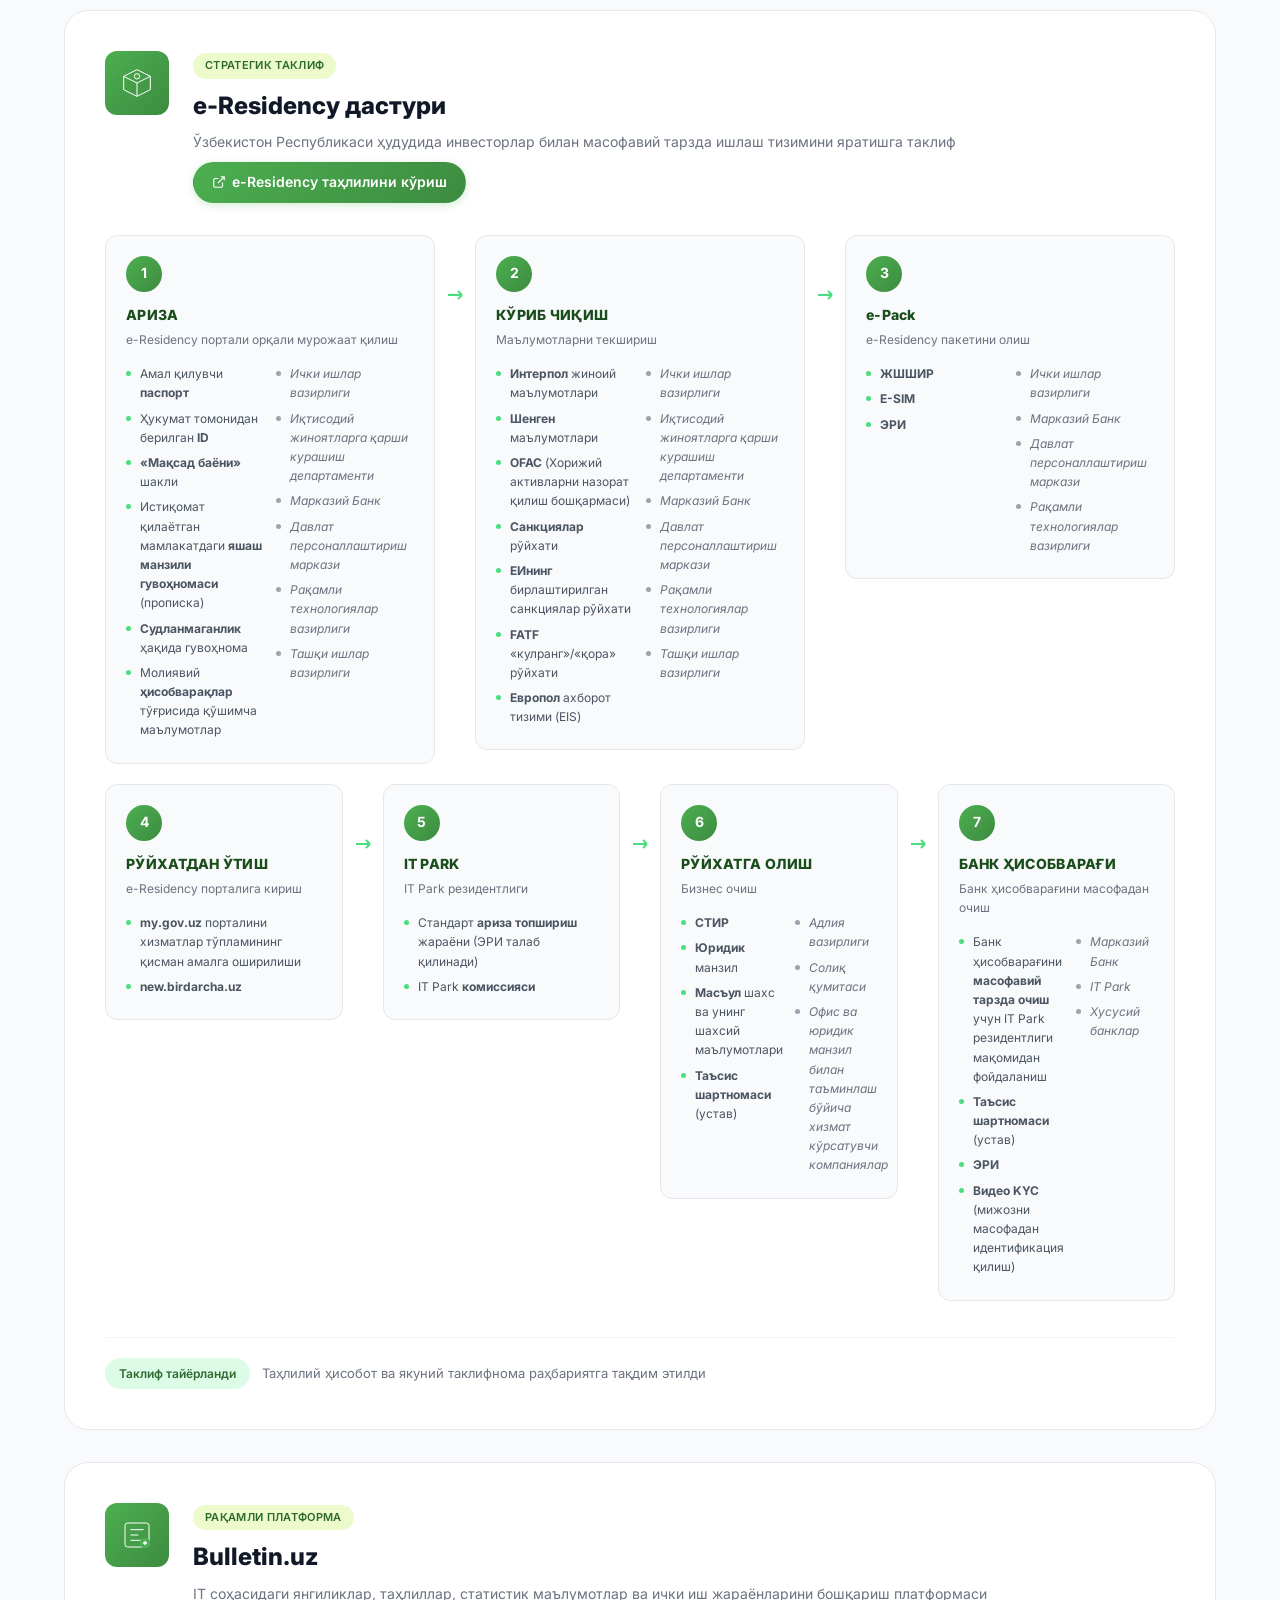
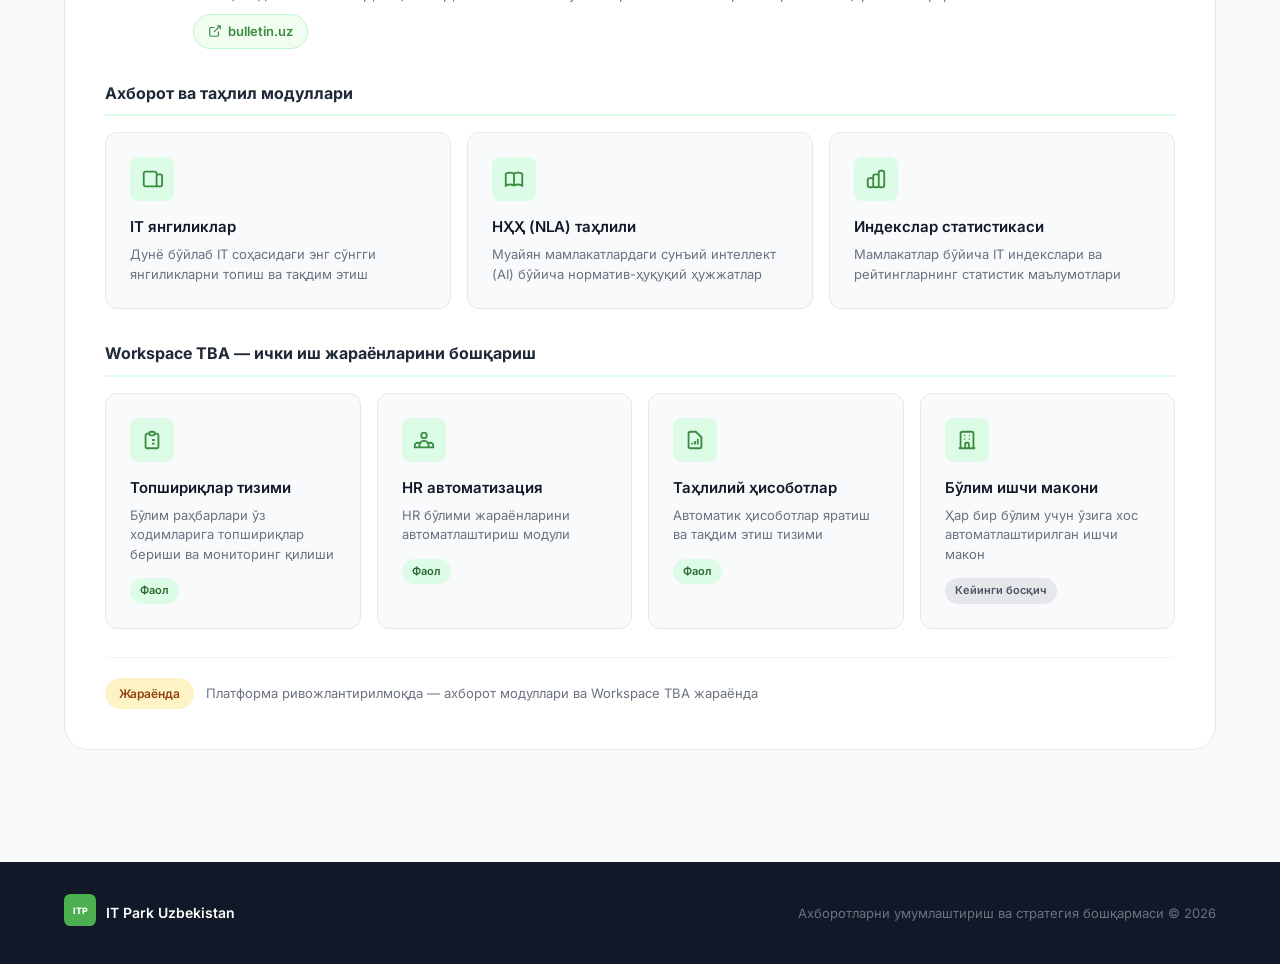
==== commit 40dace52: "test123" ====
--- a/index.html
+++ b/index.html
@@ -314,7 +314,7 @@
                     <div class="result-number">01</div>
                     <div class="result-content">
                         <h4>Тижоратлаштириш</h4>
-                        <p>IT Park фаолиятини тижоратлаштириш ва тушумни ошириш бўйича <strong>3 та лойиҳа</strong></p>
+                        <p>IT Park фаолиятини тижоратлаштириш ва тушумни ошириш бўйича <strong>2 та лойиҳа</strong></p>
                     </div>
                 </div>
                 <div class="result-card">
@@ -356,14 +356,14 @@
                     <div class="result-number">07</div>
                     <div class="result-content">
                         <h4>IT фрилансерлик экспорти</h4>
-                        <p>IT фрилансерлик фаолияти тушумни <strong>220 млн АҚШ долларига</strong> ошириш</p>
+                        <p>IT фрилансерлик фаолияти тушумни <strong>210 млн АҚШ долларига</strong> ошириш</p>
                     </div>
                 </div>
                 <div class="result-card">
                     <div class="result-number">08</div>
                     <div class="result-content">
                         <h4>Жами ҳужжатлар</h4>
-                        <p>Ахборот тўпламлари ва таҳлилий қўлланмалар сони: <strong>380+</strong></p>
+                        <p>Ахборот тўпламлари ва таҳлилий қўлланмалар сони: <strong>350+</strong></p>
                     </div>
                 </div>
             </div>
@@ -406,20 +406,20 @@
                 <!-- Category tabs -->
                 <div class="category-tabs">
                     <button class="category-tab active" data-category="analytics">
-                        <span class="cat-number">11+</span>
-                        <span class="cat-label">Таҳлил ва тадқиқотлар</span>
+                        <span class="cat-number">10+</span>
+                        <span class="cat-label">Информационно-аналитические справки</span>
                     </button>
                     <button class="category-tab" data-category="international">
-                        <span class="cat-number">12+</span>
-                        <span class="cat-label">Халқаро ҳамкорлик ва экспорт</span>
+                        <span class="cat-number">23+</span>
+                        <span class="cat-label">Информационные справки</span>
                     </button>
                     <button class="category-tab" data-category="databases">
-                        <span class="cat-number">11+</span>
-                        <span class="cat-label">Маълумотлар базаси, статистика ва ҳисоботлар</span>
+                        <span class="cat-number">4+</span>
+                        <span class="cat-label">Рейтинги и Индексы</span>
                     </button>
                     <button class="category-tab" data-category="strategy">
-                        <span class="cat-number">8+</span>
-                        <span class="cat-label">Стратегик ривожлантириш</span>
+                        <span class="cat-number">10+</span>
+                        <span class="cat-label">Сводная информация и анализ деятельности IT Park</span>
                     </button>
                     <button class="category-tab" data-category="bulletins">
                         <span class="cat-number">10+</span>
@@ -430,93 +430,98 @@
                 <!-- Category contents -->
                 <div class="category-content active" id="cat-analytics">
                     <div class="category-download-all">
-                        <a href="sources/Аналитика и исследование.rar" class="download-all-btn" download>
+                        <a href="sources/Информационно-аналитические справки/" class="download-all-btn" download>
                             <svg viewBox="0 0 24 24" fill="none" stroke="currentColor" stroke-width="2"><path d="M21 15v4a2 2 0 01-2 2H5a2 2 0 01-2-2v-4M7 10l5 5 5-5M12 15V3"/></svg>
                             Барчасини юклаб олиш
                         </a>
                     </div>
                     <div class="work-items">
-                        <div class="work-item"><div class="work-item-icon"><svg viewBox="0 0 24 24" fill="none" stroke="currentColor" stroke-width="2"><path d="M9 12h6m-6 4h6m2 5H7a2 2 0 01-2-2V5a2 2 0 012-2h5.586a1 1 0 01.707.293l5.414 5.414a1 1 0 01.293.707V19a2 2 0 01-2 2z"/></svg></div><div class="work-item-info"><h5>ESG-рейтинг таҳлили</h5><span class="work-item-type">DOCX</span></div><a href="sources/Аналитика и исследование/ESG-рейтинг.docx" class="work-item-download" download><svg viewBox="0 0 24 24" fill="none" stroke="currentColor" stroke-width="2"><path d="M21 15v4a2 2 0 01-2 2H5a2 2 0 01-2-2v-4M7 10l5 5 5-5M12 15V3"/></svg></a></div>
-                        <div class="work-item"><div class="work-item-icon"><svg viewBox="0 0 24 24" fill="none" stroke="currentColor" stroke-width="2"><path d="M9 12h6m-6 4h6m2 5H7a2 2 0 01-2-2V5a2 2 0 012-2h5.586a1 1 0 01.707.293l5.414 5.414a1 1 0 01.293.707V19a2 2 0 01-2 2z"/></svg></div><div class="work-item-info"><h5>IT-парклар бенчмаркинги</h5><span class="work-item-type">DOCX</span></div><a href="sources/Аналитика и исследование/Бенчмаркинг ИТ-парков.docx" class="work-item-download" download><svg viewBox="0 0 24 24" fill="none" stroke="currentColor" stroke-width="2"><path d="M21 15v4a2 2 0 01-2 2H5a2 2 0 01-2-2v-4M7 10l5 5 5-5M12 15V3"/></svg></a></div>
-                        <div class="work-item"><div class="work-item-icon"><svg viewBox="0 0 24 24" fill="none" stroke="currentColor" stroke-width="2"><path d="M9 12h6m-6 4h6m2 5H7a2 2 0 01-2-2V5a2 2 0 012-2h5.586a1 1 0 01.707.293l5.414 5.414a1 1 0 01.293.707V19a2 2 0 01-2 2z"/></svg></div><div class="work-item-info"><h5>Глобал индекслар таҳлили</h5><span class="work-item-type">DOCX</span></div><a href="sources/Аналитика и исследование/Глобальные индексы.docx" class="work-item-download" download><svg viewBox="0 0 24 24" fill="none" stroke="currentColor" stroke-width="2"><path d="M21 15v4a2 2 0 01-2 2H5a2 2 0 01-2-2v-4M7 10l5 5 5-5M12 15V3"/></svg></a></div>
-                        <div class="work-item"><div class="work-item-icon"><svg viewBox="0 0 24 24" fill="none" stroke="currentColor" stroke-width="2"><path d="M9 12h6m-6 4h6m2 5H7a2 2 0 01-2-2V5a2 2 0 012-2h5.586a1 1 0 01.707.293l5.414 5.414a1 1 0 01.293.707V19a2 2 0 01-2 2z"/></svg></div><div class="work-item-info"><h5>Индустрия 4.0 таҳлили</h5><span class="work-item-type">DOCX</span></div><a href="sources/Аналитика и исследование/Индустрия 4.0.docx" class="work-item-download" download><svg viewBox="0 0 24 24" fill="none" stroke="currentColor" stroke-width="2"><path d="M21 15v4a2 2 0 01-2 2H5a2 2 0 01-2-2v-4M7 10l5 5 5-5M12 15V3"/></svg></a></div>
-                        <div class="work-item"><div class="work-item-icon"><svg viewBox="0 0 24 24" fill="none" stroke="currentColor" stroke-width="2"><path d="M9 12h6m-6 4h6m2 5H7a2 2 0 01-2-2V5a2 2 0 012-2h5.586a1 1 0 01.707.293l5.414 5.414a1 1 0 01.293.707V19a2 2 0 01-2 2z"/></svg></div><div class="work-item-info"><h5>Микрочиплар ва ярим ўтказгичлар саноати</h5><span class="work-item-type">DOCX</span></div><a href="sources/Аналитика и исследование/Индустрия микрочипов и полупроводников.docx" class="work-item-download" download><svg viewBox="0 0 24 24" fill="none" stroke="currentColor" stroke-width="2"><path d="M21 15v4a2 2 0 01-2 2H5a2 2 0 01-2-2v-4M7 10l5 5 5-5M12 15V3"/></svg></a></div>
-                        <div class="work-item"><div class="work-item-icon"><svg viewBox="0 0 24 24" fill="none" stroke="currentColor" stroke-width="2"><path d="M9 12h6m-6 4h6m2 5H7a2 2 0 01-2-2V5a2 2 0 012-2h5.586a1 1 0 01.707.293l5.414 5.414a1 1 0 01.293.707V19a2 2 0 01-2 2z"/></svg></div><div class="work-item-info"><h5>Бозорнинг сифат ўтиши таҳлили</h5><span class="work-item-type">DOCX</span></div><a href="sources/Аналитика и исследование/Качественный переход рынка.docx" class="work-item-download" download><svg viewBox="0 0 24 24" fill="none" stroke="currentColor" stroke-width="2"><path d="M21 15v4a2 2 0 01-2 2H5a2 2 0 01-2-2v-4M7 10l5 5 5-5M12 15V3"/></svg></a></div>
-                        <div class="work-item"><div class="work-item-icon"><svg viewBox="0 0 24 24" fill="none" stroke="currentColor" stroke-width="2"><path d="M9 12h6m-6 4h6m2 5H7a2 2 0 01-2-2V5a2 2 0 012-2h5.586a1 1 0 01.707.293l5.414 5.414a1 1 0 01.293.707V19a2 2 0 01-2 2z"/></svg></div><div class="work-item-info"><h5>EPCA шарҳи</h5><span class="work-item-type">DOCX</span></div><a href="sources/Аналитика и исследование/Обзор EPCA.docx" class="work-item-download" download><svg viewBox="0 0 24 24" fill="none" stroke="currentColor" stroke-width="2"><path d="M21 15v4a2 2 0 01-2 2H5a2 2 0 01-2-2v-4M7 10l5 5 5-5M12 15V3"/></svg></a></div>
-                        <div class="work-item"><div class="work-item-icon"><svg viewBox="0 0 24 24" fill="none" stroke="currentColor" stroke-width="2"><path d="M9 12h6m-6 4h6m2 5H7a2 2 0 01-2-2V5a2 2 0 012-2h5.586a1 1 0 01.707.293l5.414 5.414a1 1 0 01.293.707V19a2 2 0 01-2 2z"/></svg></div><div class="work-item-info"><h5>Чип турлари (илова)</h5><span class="work-item-type">DOCX</span></div><a href="sources/Аналитика и исследование/Прил. 1. Типы чипов + (C).docx" class="work-item-download" download><svg viewBox="0 0 24 24" fill="none" stroke="currentColor" stroke-width="2"><path d="M21 15v4a2 2 0 01-2 2H5a2 2 0 01-2-2v-4M7 10l5 5 5-5M12 15V3"/></svg></a></div>
-                        <div class="work-item"><div class="work-item-icon"><svg viewBox="0 0 24 24" fill="none" stroke="currentColor" stroke-width="2"><path d="M9 12h6m-6 4h6m2 5H7a2 2 0 01-2-2V5a2 2 0 012-2h5.586a1 1 0 01.707.293l5.414 5.414a1 1 0 01.293.707V19a2 2 0 01-2 2z"/></svg></div><div class="work-item-info"><h5>Стартап экотизимлари қиёсий таҳлили</h5><span class="work-item-type">DOCX</span></div><a href="sources/Аналитика и исследование/Сравнительный анализ стартап-экосистем.docx" class="work-item-download" download><svg viewBox="0 0 24 24" fill="none" stroke="currentColor" stroke-width="2"><path d="M21 15v4a2 2 0 01-2 2H5a2 2 0 01-2-2v-4M7 10l5 5 5-5M12 15V3"/></svg></a></div>
-                        <div class="work-item"><div class="work-item-icon"><svg viewBox="0 0 24 24" fill="none" stroke="currentColor" stroke-width="2"><path d="M9 12h6m-6 4h6m2 5H7a2 2 0 01-2-2V5a2 2 0 012-2h5.586a1 1 0 01.707.293l5.414 5.414a1 1 0 01.293.707V19a2 2 0 01-2 2z"/></svg></div><div class="work-item-info"><h5>Фарғона водийси IT-ҳаб лойиҳаси</h5><span class="work-item-type">DOCX</span></div><a href="sources/Аналитика и исследование/Ферганская долина_ ИТ-хаб (Восстановлен).docx" class="work-item-download" download><svg viewBox="0 0 24 24" fill="none" stroke="currentColor" stroke-width="2"><path d="M21 15v4a2 2 0 01-2 2H5a2 2 0 01-2-2v-4M7 10l5 5 5-5M12 15V3"/></svg></a></div>
-                        <div class="work-item"><div class="work-item-icon"><svg viewBox="0 0 24 24" fill="none" stroke="currentColor" stroke-width="2"><path d="M9 12h6m-6 4h6m2 5H7a2 2 0 01-2-2V5a2 2 0 012-2h5.586a1 1 0 01.707.293l5.414 5.414a1 1 0 01.293.707V19a2 2 0 01-2 2z"/></svg></div><div class="work-item-info"><h5>Қозоғистон IT соҳасидаги асосий тенденциялар</h5><span class="work-item-type">DOCX</span></div><a href="sources/Аналитика и исследование/основных тенденциях в IT-сфере Казахстана.docx" class="work-item-download" download><svg viewBox="0 0 24 24" fill="none" stroke="currentColor" stroke-width="2"><path d="M21 15v4a2 2 0 01-2 2H5a2 2 0 01-2-2v-4M7 10l5 5 5-5M12 15V3"/></svg></a></div>
+                        <div class="work-item"><div class="work-item-icon"><svg viewBox="0 0 24 24" fill="none" stroke="currentColor" stroke-width="2"><path d="M9 12h6m-6 4h6m2 5H7a2 2 0 01-2-2V5a2 2 0 012-2h5.586a1 1 0 01.707.293l5.414 5.414a1 1 0 01.293.707V19a2 2 0 01-2 2z"/></svg></div><div class="work-item-info"><h5>GII 2025 по стартапам</h5><span class="work-item-type">DOCX</span></div><a href="sources/Информационно-аналитические справки/GII 2025 по стартапам.docx" class="work-item-download" download><svg viewBox="0 0 24 24" fill="none" stroke="currentColor" stroke-width="2"><path d="M21 15v4a2 2 0 01-2 2H5a2 2 0 01-2-2v-4M7 10l5 5 5-5M12 15V3"/></svg></a></div>
+                        <div class="work-item"><div class="work-item-icon"><svg viewBox="0 0 24 24" fill="none" stroke="currentColor" stroke-width="2"><path d="M9 12h6m-6 4h6m2 5H7a2 2 0 01-2-2V5a2 2 0 012-2h5.586a1 1 0 01.707.293l5.414 5.414a1 1 0 01.293.707V19a2 2 0 01-2 2z"/></svg></div><div class="work-item-info"><h5>e-Residency</h5><span class="work-item-type">DOCX</span></div><a href="sources/Информационно-аналитические справки/e-Residency.docx" class="work-item-download" download><svg viewBox="0 0 24 24" fill="none" stroke="currentColor" stroke-width="2"><path d="M21 15v4a2 2 0 01-2 2H5a2 2 0 01-2-2v-4M7 10l5 5 5-5M12 15V3"/></svg></a></div>
+                        <div class="work-item"><div class="work-item-icon"><svg viewBox="0 0 24 24" fill="none" stroke="currentColor" stroke-width="2"><path d="M9 12h6m-6 4h6m2 5H7a2 2 0 01-2-2V5a2 2 0 012-2h5.586a1 1 0 01.707.293l5.414 5.414a1 1 0 01.293.707V19a2 2 0 01-2 2z"/></svg></div><div class="work-item-info"><h5>К производству полупроводников</h5><span class="work-item-type">DOCX</span></div><a href="sources/Информационно-аналитические справки/К производству полупроводников.docx" class="work-item-download" download><svg viewBox="0 0 24 24" fill="none" stroke="currentColor" stroke-width="2"><path d="M21 15v4a2 2 0 01-2 2H5a2 2 0 01-2-2v-4M7 10l5 5 5-5M12 15V3"/></svg></a></div>
+                        <div class="work-item"><div class="work-item-icon"><svg viewBox="0 0 24 24" fill="none" stroke="currentColor" stroke-width="2"><path d="M9 12h6m-6 4h6m2 5H7a2 2 0 01-2-2V5a2 2 0 012-2h5.586a1 1 0 01.707.293l5.414 5.414a1 1 0 01.293.707V19a2 2 0 01-2 2z"/></svg></div><div class="work-item-info"><h5>О перспективах сотрудничества с Грецией</h5><span class="work-item-type">DOCX</span></div><a href="sources/Информационно-аналитические справки/О перспективах сотрудничества с Грецией.docx" class="work-item-download" download><svg viewBox="0 0 24 24" fill="none" stroke="currentColor" stroke-width="2"><path d="M21 15v4a2 2 0 01-2 2H5a2 2 0 01-2-2v-4M7 10l5 5 5-5M12 15V3"/></svg></a></div>
+                        <div class="work-item"><div class="work-item-icon"><svg viewBox="0 0 24 24" fill="none" stroke="currentColor" stroke-width="2"><path d="M9 12h6m-6 4h6m2 5H7a2 2 0 01-2-2V5a2 2 0 012-2h5.586a1 1 0 01.707.293l5.414 5.414a1 1 0 01.293.707V19a2 2 0 01-2 2z"/></svg></div><div class="work-item-info"><h5>О проекте Local to Global</h5><span class="work-item-type">DOCX</span></div><a href="sources/Информационно-аналитические справки/О проекте Local to Global.docx" class="work-item-download" download><svg viewBox="0 0 24 24" fill="none" stroke="currentColor" stroke-width="2"><path d="M21 15v4a2 2 0 01-2 2H5a2 2 0 01-2-2v-4M7 10l5 5 5-5M12 15V3"/></svg></a></div>
+                        <div class="work-item"><div class="work-item-icon"><svg viewBox="0 0 24 24" fill="none" stroke="currentColor" stroke-width="2"><path d="M9 12h6m-6 4h6m2 5H7a2 2 0 01-2-2V5a2 2 0 012-2h5.586a1 1 0 01.707.293l5.414 5.414a1 1 0 01.293.707V19a2 2 0 01-2 2z"/></svg></div><div class="work-item-info"><h5>О развитии МЦЦТ</h5><span class="work-item-type">DOCX</span></div><a href="sources/Информационно-аналитические справки/О развитии МЦЦТ.docx" class="work-item-download" download><svg viewBox="0 0 24 24" fill="none" stroke="currentColor" stroke-width="2"><path d="M21 15v4a2 2 0 01-2 2H5a2 2 0 01-2-2v-4M7 10l5 5 5-5M12 15V3"/></svg></a></div>
+                        <div class="work-item"><div class="work-item-icon"><svg viewBox="0 0 24 24" fill="none" stroke="currentColor" stroke-width="2"><path d="M9 12h6m-6 4h6m2 5H7a2 2 0 01-2-2V5a2 2 0 012-2h5.586a1 1 0 01.707.293l5.414 5.414a1 1 0 01.293.707V19a2 2 0 01-2 2z"/></svg></div><div class="work-item-info"><h5>О рисках поглощения IT Park</h5><span class="work-item-type">DOCX</span></div><a href="sources/Информационно-аналитические справки/О рисках поглощения IT Park.docx" class="work-item-download" download><svg viewBox="0 0 24 24" fill="none" stroke="currentColor" stroke-width="2"><path d="M21 15v4a2 2 0 01-2 2H5a2 2 0 01-2-2v-4M7 10l5 5 5-5M12 15V3"/></svg></a></div>
+                        <div class="work-item"><div class="work-item-icon"><svg viewBox="0 0 24 24" fill="none" stroke="currentColor" stroke-width="2"><path d="M9 12h6m-6 4h6m2 5H7a2 2 0 01-2-2V5a2 2 0 012-2h5.586a1 1 0 01.707.293l5.414 5.414a1 1 0 01.293.707V19a2 2 0 01-2 2z"/></svg></div><div class="work-item-info"><h5>Промышленность и цифровизация</h5><span class="work-item-type">DOCX</span></div><a href="sources/Информационно-аналитические справки/Промышленность и цифровизация.docx" class="work-item-download" download><svg viewBox="0 0 24 24" fill="none" stroke="currentColor" stroke-width="2"><path d="M21 15v4a2 2 0 01-2 2H5a2 2 0 01-2-2v-4M7 10l5 5 5-5M12 15V3"/></svg></a></div>
+                        <div class="work-item"><div class="work-item-icon"><svg viewBox="0 0 24 24" fill="none" stroke="currentColor" stroke-width="2"><path d="M9 12h6m-6 4h6m2 5H7a2 2 0 01-2-2V5a2 2 0 012-2h5.586a1 1 0 01.707.293l5.414 5.414a1 1 0 01.293.707V19a2 2 0 01-2 2z"/></svg></div><div class="work-item-info"><h5>Анализ опыта КНР по инновационным кластерам</h5><span class="work-item-type">DOCX</span></div><a href="sources/Информационно-аналитические справки/Ташкентский треугольник/Анализ_опыта_КНР_по_инновационным_кластерам.docx" class="work-item-download" download><svg viewBox="0 0 24 24" fill="none" stroke="currentColor" stroke-width="2"><path d="M21 15v4a2 2 0 01-2 2H5a2 2 0 01-2-2v-4M7 10l5 5 5-5M12 15V3"/></svg></a></div>
+                        <div class="work-item"><div class="work-item-icon"><svg viewBox="0 0 24 24" fill="none" stroke="currentColor" stroke-width="2"><path d="M9 12h6m-6 4h6m2 5H7a2 2 0 01-2-2V5a2 2 0 012-2h5.586a1 1 0 01.707.293l5.414 5.414a1 1 0 01.293.707V19a2 2 0 01-2 2z"/></svg></div><div class="work-item-info"><h5>Инновационный треугольник Ташкента — предложения IT Park</h5><span class="work-item-type">DOCX</span></div><a href="sources/Информационно-аналитические справки/Ташкентский треугольник/Инновационный_треугольник_Ташкента_предложения_IT_Park.docx" class="work-item-download" download><svg viewBox="0 0 24 24" fill="none" stroke="currentColor" stroke-width="2"><path d="M21 15v4a2 2 0 01-2 2H5a2 2 0 01-2-2v-4M7 10l5 5 5-5M12 15V3"/></svg></a></div>
                     </div>
                 </div>
 
                 <div class="category-content" id="cat-international">
                     <div class="category-download-all">
-                        <a href="sources/Международное сотрудничество и экспорт.rar" class="download-all-btn" download>
+                        <a href="sources/Информационные справки/" class="download-all-btn" download>
                             <svg viewBox="0 0 24 24" fill="none" stroke="currentColor" stroke-width="2"><path d="M21 15v4a2 2 0 01-2 2H5a2 2 0 01-2-2v-4M7 10l5 5 5-5M12 15V3"/></svg>
                             Барчасини юклаб олиш
                         </a>
                     </div>
                     <div class="work-items">
-                        <div class="work-item"><div class="work-item-icon"><svg viewBox="0 0 24 24" fill="none" stroke="currentColor" stroke-width="2"><path d="M9 12h6m-6 4h6m2 5H7a2 2 0 01-2-2V5a2 2 0 012-2h5.586a1 1 0 01.707.293l5.414 5.414a1 1 0 01.293.707V19a2 2 0 01-2 2z"/></svg></div><div class="work-item-info"><h5>Ҳисобот ва жадвал</h5><span class="work-item-type">DOCX</span></div><a href="sources/Международное сотрудничество и экспорт/Report+table.docx" class="work-item-download" download><svg viewBox="0 0 24 24" fill="none" stroke="currentColor" stroke-width="2"><path d="M21 15v4a2 2 0 01-2 2H5a2 2 0 01-2-2v-4M7 10l5 5 5-5M12 15V3"/></svg></a></div>
-                        <div class="work-item"><div class="work-item-icon"><svg viewBox="0 0 24 24" fill="none" stroke="currentColor" stroke-width="2"><path d="M9 12h6m-6 4h6m2 5H7a2 2 0 01-2-2V5a2 2 0 012-2h5.586a1 1 0 01.707.293l5.414 5.414a1 1 0 01.293.707V19a2 2 0 01-2 2z"/></svg></div><div class="work-item-info"><h5>Австрия Республикаси</h5><span class="work-item-type">DOCX</span></div><a href="sources/Международное сотрудничество и экспорт/Австрия.docx" class="work-item-download" download><svg viewBox="0 0 24 24" fill="none" stroke="currentColor" stroke-width="2"><path d="M21 15v4a2 2 0 01-2 2H5a2 2 0 01-2-2v-4M7 10l5 5 5-5M12 15V3"/></svg></a></div>
-                        <div class="work-item"><div class="work-item-icon"><svg viewBox="0 0 24 24" fill="none" stroke="currentColor" stroke-width="2"><path d="M9 12h6m-6 4h6m2 5H7a2 2 0 01-2-2V5a2 2 0 012-2h5.586a1 1 0 01.707.293l5.414 5.414a1 1 0 01.293.707V19a2 2 0 01-2 2z"/></svg></div><div class="work-item-info"><h5>БАА ташрифи брифинг китоби</h5><span class="work-item-type">DOCX</span></div><a href="sources/Международное сотрудничество и экспорт/Брифинг книга Визит в ОАЭ.docx" class="work-item-download" download><svg viewBox="0 0 24 24" fill="none" stroke="currentColor" stroke-width="2"><path d="M21 15v4a2 2 0 01-2 2H5a2 2 0 01-2-2v-4M7 10l5 5 5-5M12 15V3"/></svg></a></div>
-                        <div class="work-item"><div class="work-item-icon"><svg viewBox="0 0 24 24" fill="none" stroke="currentColor" stroke-width="2"><path d="M9 12h6m-6 4h6m2 5H7a2 2 0 01-2-2V5a2 2 0 012-2h5.586a1 1 0 01.707.293l5.414 5.414a1 1 0 01.293.707V19a2 2 0 01-2 2z"/></svg></div><div class="work-item-info"><h5>Ҳиндистон Республикаси</h5><span class="work-item-type">DOCX</span></div><a href="sources/Международное сотрудничество и экспорт/Индия.docx" class="work-item-download" download><svg viewBox="0 0 24 24" fill="none" stroke="currentColor" stroke-width="2"><path d="M21 15v4a2 2 0 01-2 2H5a2 2 0 01-2-2v-4M7 10l5 5 5-5M12 15V3"/></svg></a></div>
-                        <div class="work-item"><div class="work-item-icon"><svg viewBox="0 0 24 24" fill="none" stroke="currentColor" stroke-width="2"><path d="M9 12h6m-6 4h6m2 5H7a2 2 0 01-2-2V5a2 2 0 012-2h5.586a1 1 0 01.707.293l5.414 5.414a1 1 0 01.293.707V19a2 2 0 01-2 2z"/></svg></div><div class="work-item-info"><h5>Канада</h5><span class="work-item-type">DOCX</span></div><a href="sources/Международное сотрудничество и экспорт/Канада.docx" class="work-item-download" download><svg viewBox="0 0 24 24" fill="none" stroke="currentColor" stroke-width="2"><path d="M21 15v4a2 2 0 01-2 2H5a2 2 0 01-2-2v-4M7 10l5 5 5-5M12 15V3"/></svg></a></div>
-                        <div class="work-item"><div class="work-item-icon"><svg viewBox="0 0 24 24" fill="none" stroke="currentColor" stroke-width="2"><path d="M9 12h6m-6 4h6m2 5H7a2 2 0 01-2-2V5a2 2 0 012-2h5.586a1 1 0 01.707.293l5.414 5.414a1 1 0 01.293.707V19a2 2 0 01-2 2z"/></svg></div><div class="work-item-info"><h5>Латвия Республикаси</h5><span class="work-item-type">DOCX</span></div><a href="sources/Международное сотрудничество и экспорт/Латвия.docx" class="work-item-download" download><svg viewBox="0 0 24 24" fill="none" stroke="currentColor" stroke-width="2"><path d="M21 15v4a2 2 0 01-2 2H5a2 2 0 01-2-2v-4M7 10l5 5 5-5M12 15V3"/></svg></a></div>
-                        <div class="work-item"><div class="work-item-icon"><svg viewBox="0 0 24 24" fill="none" stroke="currentColor" stroke-width="2"><path d="M9 12h6m-6 4h6m2 5H7a2 2 0 01-2-2V5a2 2 0 012-2h5.586a1 1 0 01.707.293l5.414 5.414a1 1 0 01.293.707V19a2 2 0 01-2 2z"/></svg></div><div class="work-item-info"><h5>Local to Global лойиҳаси</h5><span class="work-item-type">DOCX</span></div><a href="sources/Международное сотрудничество и экспорт/О проекте Local to Global.docx" class="work-item-download" download><svg viewBox="0 0 24 24" fill="none" stroke="currentColor" stroke-width="2"><path d="M21 15v4a2 2 0 01-2 2H5a2 2 0 01-2-2v-4M7 10l5 5 5-5M12 15V3"/></svg></a></div>
-                        <div class="work-item"><div class="work-item-icon"><svg viewBox="0 0 24 24" fill="none" stroke="currentColor" stroke-width="2"><path d="M9 12h6m-6 4h6m2 5H7a2 2 0 01-2-2V5a2 2 0 012-2h5.586a1 1 0 01.707.293l5.414 5.414a1 1 0 01.293.707V19a2 2 0 01-2 2z"/></svg></div><div class="work-item-info"><h5>Покистон — Ўзбекистон</h5><span class="work-item-type">DOCX</span></div><a href="sources/Международное сотрудничество и экспорт/Пакистан Узбекистан.docx" class="work-item-download" download><svg viewBox="0 0 24 24" fill="none" stroke="currentColor" stroke-width="2"><path d="M21 15v4a2 2 0 01-2 2H5a2 2 0 01-2-2v-4M7 10l5 5 5-5M12 15V3"/></svg></a></div>
-                        <div class="work-item"><div class="work-item-icon"><svg viewBox="0 0 24 24" fill="none" stroke="currentColor" stroke-width="2"><path d="M9 12h6m-6 4h6m2 5H7a2 2 0 01-2-2V5a2 2 0 012-2h5.586a1 1 0 01.707.293l5.414 5.414a1 1 0 01.293.707V19a2 2 0 01-2 2z"/></svg></div><div class="work-item-info"><h5>Сербия Республикаси</h5><span class="work-item-type">DOCX</span></div><a href="sources/Международное сотрудничество и экспорт/Сербия Республикаси.docx" class="work-item-download" download><svg viewBox="0 0 24 24" fill="none" stroke="currentColor" stroke-width="2"><path d="M21 15v4a2 2 0 01-2 2H5a2 2 0 01-2-2v-4M7 10l5 5 5-5M12 15V3"/></svg></a></div>
-                        <div class="work-item"><div class="work-item-icon"><svg viewBox="0 0 24 24" fill="none" stroke="currentColor" stroke-width="2"><path d="M9 12h6m-6 4h6m2 5H7a2 2 0 01-2-2V5a2 2 0 012-2h5.586a1 1 0 01.707.293l5.414 5.414a1 1 0 01.293.707V19a2 2 0 01-2 2z"/></svg></div><div class="work-item-info"><h5>Тожикистон Республикаси</h5><span class="work-item-type">DOCX</span></div><a href="sources/Международное сотрудничество и экспорт/Тожикистон Республикаси.docx" class="work-item-download" download><svg viewBox="0 0 24 24" fill="none" stroke="currentColor" stroke-width="2"><path d="M21 15v4a2 2 0 01-2 2H5a2 2 0 01-2-2v-4M7 10l5 5 5-5M12 15V3"/></svg></a></div>
-                        <div class="work-item"><div class="work-item-icon"><svg viewBox="0 0 24 24" fill="none" stroke="currentColor" stroke-width="2"><path d="M9 12h6m-6 4h6m2 5H7a2 2 0 01-2-2V5a2 2 0 012-2h5.586a1 1 0 01.707.293l5.414 5.414a1 1 0 01.293.707V19a2 2 0 01-2 2z"/></svg></div><div class="work-item-info"><h5>Финляндия Республикаси</h5><span class="work-item-type">DOCX</span></div><a href="sources/Международное сотрудничество и экспорт/Финляндия Республикаси.docx" class="work-item-download" download><svg viewBox="0 0 24 24" fill="none" stroke="currentColor" stroke-width="2"><path d="M21 15v4a2 2 0 01-2 2H5a2 2 0 01-2-2v-4M7 10l5 5 5-5M12 15V3"/></svg></a></div>
-                        <div class="work-item"><div class="work-item-icon"><svg viewBox="0 0 24 24" fill="none" stroke="currentColor" stroke-width="2"><path d="M9 12h6m-6 4h6m2 5H7a2 2 0 01-2-2V5a2 2 0 012-2h5.586a1 1 0 01.707.293l5.414 5.414a1 1 0 01.293.707V19a2 2 0 01-2 2z"/></svg></div><div class="work-item-info"><h5>Қирғизистон Республикаси</h5><span class="work-item-type">DOCX</span></div><a href="sources/Международное сотрудничество и экспорт/Қирғизистон Республикаси.docx" class="work-item-download" download><svg viewBox="0 0 24 24" fill="none" stroke="currentColor" stroke-width="2"><path d="M21 15v4a2 2 0 01-2 2H5a2 2 0 01-2-2v-4M7 10l5 5 5-5M12 15V3"/></svg></a></div>
+                        <div class="work-item"><div class="work-item-icon"><svg viewBox="0 0 24 24" fill="none" stroke="currentColor" stroke-width="2"><path d="M9 12h6m-6 4h6m2 5H7a2 2 0 01-2-2V5a2 2 0 012-2h5.586a1 1 0 01.707.293l5.414 5.414a1 1 0 01.293.707V19a2 2 0 01-2 2z"/></svg></div><div class="work-item-info"><h5>Astana Hub и IT Park Uzbekistan</h5><span class="work-item-type">DOCX</span></div><a href="sources/Информационные справки/Astana Hub и IT Park Uzbekistan.docx" class="work-item-download" download><svg viewBox="0 0 24 24" fill="none" stroke="currentColor" stroke-width="2"><path d="M21 15v4a2 2 0 01-2 2H5a2 2 0 01-2-2v-4M7 10l5 5 5-5M12 15V3"/></svg></a></div>
+                        <div class="work-item"><div class="work-item-icon"><svg viewBox="0 0 24 24" fill="none" stroke="currentColor" stroke-width="2"><path d="M9 12h6m-6 4h6m2 5H7a2 2 0 01-2-2V5a2 2 0 012-2h5.586a1 1 0 01.707.293l5.414 5.414a1 1 0 01.293.707V19a2 2 0 01-2 2z"/></svg></div><div class="work-item-info"><h5>Dual Residents</h5><span class="work-item-type">ZIP</span></div><a href="sources/Информационные справки/Dual_Reisdents.zip" class="work-item-download" download><svg viewBox="0 0 24 24" fill="none" stroke="currentColor" stroke-width="2"><path d="M21 15v4a2 2 0 01-2 2H5a2 2 0 01-2-2v-4M7 10l5 5 5-5M12 15V3"/></svg></a></div>
+                        <div class="work-item"><div class="work-item-icon"><svg viewBox="0 0 24 24" fill="none" stroke="currentColor" stroke-width="2"><path d="M9 12h6m-6 4h6m2 5H7a2 2 0 01-2-2V5a2 2 0 012-2h5.586a1 1 0 01.707.293l5.414 5.414a1 1 0 01.293.707V19a2 2 0 01-2 2z"/></svg></div><div class="work-item-info"><h5>New opportunities according to ECPA</h5><span class="work-item-type">DOCX</span></div><a href="sources/Информационные справки/New opportunities according to ECPA.docx" class="work-item-download" download><svg viewBox="0 0 24 24" fill="none" stroke="currentColor" stroke-width="2"><path d="M21 15v4a2 2 0 01-2 2H5a2 2 0 01-2-2v-4M7 10l5 5 5-5M12 15V3"/></svg></a></div>
+                        <div class="work-item"><div class="work-item-icon"><svg viewBox="0 0 24 24" fill="none" stroke="currentColor" stroke-width="2"><path d="M9 12h6m-6 4h6m2 5H7a2 2 0 01-2-2V5a2 2 0 012-2h5.586a1 1 0 01.707.293l5.414 5.414a1 1 0 01.293.707V19a2 2 0 01-2 2z"/></svg></div><div class="work-item-info"><h5>Privileged visa regimes in the U.S. and Uzbekistan</h5><span class="work-item-type">DOCX</span></div><a href="sources/Информационные справки/Privileged visa regimes in the U.S. and Uzbekistan (2).docx" class="work-item-download" download><svg viewBox="0 0 24 24" fill="none" stroke="currentColor" stroke-width="2"><path d="M21 15v4a2 2 0 01-2 2H5a2 2 0 01-2-2v-4M7 10l5 5 5-5M12 15V3"/></svg></a></div>
+                        <div class="work-item"><div class="work-item-icon"><svg viewBox="0 0 24 24" fill="none" stroke="currentColor" stroke-width="2"><path d="M9 12h6m-6 4h6m2 5H7a2 2 0 01-2-2V5a2 2 0 012-2h5.586a1 1 0 01.707.293l5.414 5.414a1 1 0 01.293.707V19a2 2 0 01-2 2z"/></svg></div><div class="work-item-info"><h5>Брифинг книга для визитов</h5><span class="work-item-type">DOCX</span></div><a href="sources/Информационные справки/Брифинг книга для визитов.docx" class="work-item-download" download><svg viewBox="0 0 24 24" fill="none" stroke="currentColor" stroke-width="2"><path d="M21 15v4a2 2 0 01-2 2H5a2 2 0 01-2-2v-4M7 10l5 5 5-5M12 15V3"/></svg></a></div>
+                        <div class="work-item"><div class="work-item-icon"><svg viewBox="0 0 24 24" fill="none" stroke="currentColor" stroke-width="2"><path d="M9 12h6m-6 4h6m2 5H7a2 2 0 01-2-2V5a2 2 0 012-2h5.586a1 1 0 01.707.293l5.414 5.414a1 1 0 01.293.707V19a2 2 0 01-2 2z"/></svg></div><div class="work-item-info"><h5>О 200 млн экспорта ПВТ КР</h5><span class="work-item-type">PDF</span></div><a href="sources/Информационные справки/О 200 млн экспорта ПВТ КР.pdf" class="work-item-download" download><svg viewBox="0 0 24 24" fill="none" stroke="currentColor" stroke-width="2"><path d="M21 15v4a2 2 0 01-2 2H5a2 2 0 01-2-2v-4M7 10l5 5 5-5M12 15V3"/></svg></a></div>
+                        <div class="work-item"><div class="work-item-icon"><svg viewBox="0 0 24 24" fill="none" stroke="currentColor" stroke-width="2"><path d="M9 12h6m-6 4h6m2 5H7a2 2 0 01-2-2V5a2 2 0 012-2h5.586a1 1 0 01.707.293l5.414 5.414a1 1 0 01.293.707V19a2 2 0 01-2 2z"/></svg></div><div class="work-item-info"><h5>О бюджетном финансировании Astana Hub</h5><span class="work-item-type">DOCX</span></div><a href="sources/Информационные справки/О бюджетном финансировании Astana Hub.docx" class="work-item-download" download><svg viewBox="0 0 24 24" fill="none" stroke="currentColor" stroke-width="2"><path d="M21 15v4a2 2 0 01-2 2H5a2 2 0 01-2-2v-4M7 10l5 5 5-5M12 15V3"/></svg></a></div>
+                        <div class="work-item"><div class="work-item-icon"><svg viewBox="0 0 24 24" fill="none" stroke="currentColor" stroke-width="2"><path d="M9 12h6m-6 4h6m2 5H7a2 2 0 01-2-2V5a2 2 0 012-2h5.586a1 1 0 01.707.293l5.414 5.414a1 1 0 01.293.707V19a2 2 0 01-2 2z"/></svg></div><div class="work-item-info"><h5>Переход к KPO</h5><span class="work-item-type">DOCX</span></div><a href="sources/Информационные справки/Переход к KPO.docx" class="work-item-download" download><svg viewBox="0 0 24 24" fill="none" stroke="currentColor" stroke-width="2"><path d="M21 15v4a2 2 0 01-2 2H5a2 2 0 01-2-2v-4M7 10l5 5 5-5M12 15V3"/></svg></a></div>
+                        <div class="work-item"><div class="work-item-icon"><svg viewBox="0 0 24 24" fill="none" stroke="currentColor" stroke-width="2"><path d="M9 12h6m-6 4h6m2 5H7a2 2 0 01-2-2V5a2 2 0 012-2h5.586a1 1 0 01.707.293l5.414 5.414a1 1 0 01.293.707V19a2 2 0 01-2 2z"/></svg></div><div class="work-item-info"><h5>Австрия</h5><span class="work-item-type">DOCX</span></div><a href="sources/Информационные справки/Страновые справки/Австрия.docx" class="work-item-download" download><svg viewBox="0 0 24 24" fill="none" stroke="currentColor" stroke-width="2"><path d="M21 15v4a2 2 0 01-2 2H5a2 2 0 01-2-2v-4M7 10l5 5 5-5M12 15V3"/></svg></a></div>
+                        <div class="work-item"><div class="work-item-icon"><svg viewBox="0 0 24 24" fill="none" stroke="currentColor" stroke-width="2"><path d="M9 12h6m-6 4h6m2 5H7a2 2 0 01-2-2V5a2 2 0 012-2h5.586a1 1 0 01.707.293l5.414 5.414a1 1 0 01.293.707V19a2 2 0 01-2 2z"/></svg></div><div class="work-item-info"><h5>Индия</h5><span class="work-item-type">DOCX</span></div><a href="sources/Информационные справки/Страновые справки/Индия.docx" class="work-item-download" download><svg viewBox="0 0 24 24" fill="none" stroke="currentColor" stroke-width="2"><path d="M21 15v4a2 2 0 01-2 2H5a2 2 0 01-2-2v-4M7 10l5 5 5-5M12 15V3"/></svg></a></div>
+                        <div class="work-item"><div class="work-item-icon"><svg viewBox="0 0 24 24" fill="none" stroke="currentColor" stroke-width="2"><path d="M9 12h6m-6 4h6m2 5H7a2 2 0 01-2-2V5a2 2 0 012-2h5.586a1 1 0 01.707.293l5.414 5.414a1 1 0 01.293.707V19a2 2 0 01-2 2z"/></svg></div><div class="work-item-info"><h5>Канада</h5><span class="work-item-type">DOCX</span></div><a href="sources/Информационные справки/Страновые справки/Канада.docx" class="work-item-download" download><svg viewBox="0 0 24 24" fill="none" stroke="currentColor" stroke-width="2"><path d="M21 15v4a2 2 0 01-2 2H5a2 2 0 01-2-2v-4M7 10l5 5 5-5M12 15V3"/></svg></a></div>
+                        <div class="work-item"><div class="work-item-icon"><svg viewBox="0 0 24 24" fill="none" stroke="currentColor" stroke-width="2"><path d="M9 12h6m-6 4h6m2 5H7a2 2 0 01-2-2V5a2 2 0 012-2h5.586a1 1 0 01.707.293l5.414 5.414a1 1 0 01.293.707V19a2 2 0 01-2 2z"/></svg></div><div class="work-item-info"><h5>Корея</h5><span class="work-item-type">DOCX</span></div><a href="sources/Информационные справки/Страновые справки/Корея.docx" class="work-item-download" download><svg viewBox="0 0 24 24" fill="none" stroke="currentColor" stroke-width="2"><path d="M21 15v4a2 2 0 01-2 2H5a2 2 0 01-2-2v-4M7 10l5 5 5-5M12 15V3"/></svg></a></div>
+                        <div class="work-item"><div class="work-item-icon"><svg viewBox="0 0 24 24" fill="none" stroke="currentColor" stroke-width="2"><path d="M9 12h6m-6 4h6m2 5H7a2 2 0 01-2-2V5a2 2 0 012-2h5.586a1 1 0 01.707.293l5.414 5.414a1 1 0 01.293.707V19a2 2 0 01-2 2z"/></svg></div><div class="work-item-info"><h5>Латвия</h5><span class="work-item-type">DOCX</span></div><a href="sources/Информационные справки/Страновые справки/Латвия.docx" class="work-item-download" download><svg viewBox="0 0 24 24" fill="none" stroke="currentColor" stroke-width="2"><path d="M21 15v4a2 2 0 01-2 2H5a2 2 0 01-2-2v-4M7 10l5 5 5-5M12 15V3"/></svg></a></div>
+                        <div class="work-item"><div class="work-item-icon"><svg viewBox="0 0 24 24" fill="none" stroke="currentColor" stroke-width="2"><path d="M9 12h6m-6 4h6m2 5H7a2 2 0 01-2-2V5a2 2 0 012-2h5.586a1 1 0 01.707.293l5.414 5.414a1 1 0 01.293.707V19a2 2 0 01-2 2z"/></svg></div><div class="work-item-info"><h5>ОАЭ</h5><span class="work-item-type">DOCX</span></div><a href="sources/Информационные справки/Страновые справки/ОАЭ.docx" class="work-item-download" download><svg viewBox="0 0 24 24" fill="none" stroke="currentColor" stroke-width="2"><path d="M21 15v4a2 2 0 01-2 2H5a2 2 0 01-2-2v-4M7 10l5 5 5-5M12 15V3"/></svg></a></div>
+                        <div class="work-item"><div class="work-item-icon"><svg viewBox="0 0 24 24" fill="none" stroke="currentColor" stroke-width="2"><path d="M9 12h6m-6 4h6m2 5H7a2 2 0 01-2-2V5a2 2 0 012-2h5.586a1 1 0 01.707.293l5.414 5.414a1 1 0 01.293.707V19a2 2 0 01-2 2z"/></svg></div><div class="work-item-info"><h5>Пакистан</h5><span class="work-item-type">DOCX</span></div><a href="sources/Информационные справки/Страновые справки/Пакистан.docx" class="work-item-download" download><svg viewBox="0 0 24 24" fill="none" stroke="currentColor" stroke-width="2"><path d="M21 15v4a2 2 0 01-2 2H5a2 2 0 01-2-2v-4M7 10l5 5 5-5M12 15V3"/></svg></a></div>
+                        <div class="work-item"><div class="work-item-icon"><svg viewBox="0 0 24 24" fill="none" stroke="currentColor" stroke-width="2"><path d="M9 12h6m-6 4h6m2 5H7a2 2 0 01-2-2V5a2 2 0 012-2h5.586a1 1 0 01.707.293l5.414 5.414a1 1 0 01.293.707V19a2 2 0 01-2 2z"/></svg></div><div class="work-item-info"><h5>Россия</h5><span class="work-item-type">DOCX</span></div><a href="sources/Информационные справки/Страновые справки/Россия.docx" class="work-item-download" download><svg viewBox="0 0 24 24" fill="none" stroke="currentColor" stroke-width="2"><path d="M21 15v4a2 2 0 01-2 2H5a2 2 0 01-2-2v-4M7 10l5 5 5-5M12 15V3"/></svg></a></div>
+                        <div class="work-item"><div class="work-item-icon"><svg viewBox="0 0 24 24" fill="none" stroke="currentColor" stroke-width="2"><path d="M9 12h6m-6 4h6m2 5H7a2 2 0 01-2-2V5a2 2 0 012-2h5.586a1 1 0 01.707.293l5.414 5.414a1 1 0 01.293.707V19a2 2 0 01-2 2z"/></svg></div><div class="work-item-info"><h5>Саудовская Аравия</h5><span class="work-item-type">DOCX</span></div><a href="sources/Информационные справки/Страновые справки/Саудовская Аравия.docx" class="work-item-download" download><svg viewBox="0 0 24 24" fill="none" stroke="currentColor" stroke-width="2"><path d="M21 15v4a2 2 0 01-2 2H5a2 2 0 01-2-2v-4M7 10l5 5 5-5M12 15V3"/></svg></a></div>
+                        <div class="work-item"><div class="work-item-icon"><svg viewBox="0 0 24 24" fill="none" stroke="currentColor" stroke-width="2"><path d="M9 12h6m-6 4h6m2 5H7a2 2 0 01-2-2V5a2 2 0 012-2h5.586a1 1 0 01.707.293l5.414 5.414a1 1 0 01.293.707V19a2 2 0 01-2 2z"/></svg></div><div class="work-item-info"><h5>Сербия</h5><span class="work-item-type">DOCX</span></div><a href="sources/Информационные справки/Страновые справки/Сербия.docx" class="work-item-download" download><svg viewBox="0 0 24 24" fill="none" stroke="currentColor" stroke-width="2"><path d="M21 15v4a2 2 0 01-2 2H5a2 2 0 01-2-2v-4M7 10l5 5 5-5M12 15V3"/></svg></a></div>
+                        <div class="work-item"><div class="work-item-icon"><svg viewBox="0 0 24 24" fill="none" stroke="currentColor" stroke-width="2"><path d="M9 12h6m-6 4h6m2 5H7a2 2 0 01-2-2V5a2 2 0 012-2h5.586a1 1 0 01.707.293l5.414 5.414a1 1 0 01.293.707V19a2 2 0 01-2 2z"/></svg></div><div class="work-item-info"><h5>Тожикистон</h5><span class="work-item-type">DOCX</span></div><a href="sources/Информационные справки/Страновые справки/Тожикистон.docx" class="work-item-download" download><svg viewBox="0 0 24 24" fill="none" stroke="currentColor" stroke-width="2"><path d="M21 15v4a2 2 0 01-2 2H5a2 2 0 01-2-2v-4M7 10l5 5 5-5M12 15V3"/></svg></a></div>
+                        <div class="work-item"><div class="work-item-icon"><svg viewBox="0 0 24 24" fill="none" stroke="currentColor" stroke-width="2"><path d="M9 12h6m-6 4h6m2 5H7a2 2 0 01-2-2V5a2 2 0 012-2h5.586a1 1 0 01.707.293l5.414 5.414a1 1 0 01.293.707V19a2 2 0 01-2 2z"/></svg></div><div class="work-item-info"><h5>Туркия аналитика + Свод</h5><span class="work-item-type">DOCX</span></div><a href="sources/Информационные справки/Страновые справки/Туркия_аналитика+Свод 15.01.2026.docx" class="work-item-download" download><svg viewBox="0 0 24 24" fill="none" stroke="currentColor" stroke-width="2"><path d="M21 15v4a2 2 0 01-2 2H5a2 2 0 01-2-2v-4M7 10l5 5 5-5M12 15V3"/></svg></a></div>
+                        <div class="work-item"><div class="work-item-icon"><svg viewBox="0 0 24 24" fill="none" stroke="currentColor" stroke-width="2"><path d="M9 12h6m-6 4h6m2 5H7a2 2 0 01-2-2V5a2 2 0 012-2h5.586a1 1 0 01.707.293l5.414 5.414a1 1 0 01.293.707V19a2 2 0 01-2 2z"/></svg></div><div class="work-item-info"><h5>Финляндия</h5><span class="work-item-type">DOCX</span></div><a href="sources/Информационные справки/Страновые справки/Финляндия.docx" class="work-item-download" download><svg viewBox="0 0 24 24" fill="none" stroke="currentColor" stroke-width="2"><path d="M21 15v4a2 2 0 01-2 2H5a2 2 0 01-2-2v-4M7 10l5 5 5-5M12 15V3"/></svg></a></div>
+                        <div class="work-item"><div class="work-item-icon"><svg viewBox="0 0 24 24" fill="none" stroke="currentColor" stroke-width="2"><path d="M9 12h6m-6 4h6m2 5H7a2 2 0 01-2-2V5a2 2 0 012-2h5.586a1 1 0 01.707.293l5.414 5.414a1 1 0 01.293.707V19a2 2 0 01-2 2z"/></svg></div><div class="work-item-info"><h5>ЦА</h5><span class="work-item-type">DOCX</span></div><a href="sources/Информационные справки/Страновые справки/ЦА.docx" class="work-item-download" download><svg viewBox="0 0 24 24" fill="none" stroke="currentColor" stroke-width="2"><path d="M21 15v4a2 2 0 01-2 2H5a2 2 0 01-2-2v-4M7 10l5 5 5-5M12 15V3"/></svg></a></div>
+                        <div class="work-item"><div class="work-item-icon"><svg viewBox="0 0 24 24" fill="none" stroke="currentColor" stroke-width="2"><path d="M9 12h6m-6 4h6m2 5H7a2 2 0 01-2-2V5a2 2 0 012-2h5.586a1 1 0 01.707.293l5.414 5.414a1 1 0 01.293.707V19a2 2 0 01-2 2z"/></svg></div><div class="work-item-info"><h5>Қирғизистон</h5><span class="work-item-type">DOCX</span></div><a href="sources/Информационные справки/Страновые справки/Қирғизистон.docx" class="work-item-download" download><svg viewBox="0 0 24 24" fill="none" stroke="currentColor" stroke-width="2"><path d="M21 15v4a2 2 0 01-2 2H5a2 2 0 01-2-2v-4M7 10l5 5 5-5M12 15V3"/></svg></a></div>
                     </div>
                 </div>
 
                 <div class="category-content" id="cat-databases">
                     <div class="category-download-all">
-                        <a href="sources/Базы данных, статистика и отчетность.rar" class="download-all-btn" download>
+                        <a href="sources/Рейтинги и Индексы/" class="download-all-btn" download>
                             <svg viewBox="0 0 24 24" fill="none" stroke="currentColor" stroke-width="2"><path d="M21 15v4a2 2 0 01-2 2H5a2 2 0 01-2-2v-4M7 10l5 5 5-5M12 15V3"/></svg>
                             Барчасини юклаб олиш
                         </a>
                     </div>
                     <div class="work-items">
-                        <div class="work-item"><div class="work-item-icon"><svg viewBox="0 0 24 24" fill="none" stroke="currentColor" stroke-width="2"><path d="M9 12h6m-6 4h6m2 5H7a2 2 0 01-2-2V5a2 2 0 012-2h5.586a1 1 0 01.707.293l5.414 5.414a1 1 0 01.293.707V19a2 2 0 01-2 2z"/></svg></div><div class="work-item-info"><h5>2023-2025 йил 7 мамлакат аналитикаси</h5><span class="work-item-type">XLSX</span></div><a href="sources/Базы данных, статистика и отчетность/2023-2025_7 стран (analitika).xlsx" class="work-item-download" download><svg viewBox="0 0 24 24" fill="none" stroke="currentColor" stroke-width="2"><path d="M21 15v4a2 2 0 01-2 2H5a2 2 0 01-2-2v-4M7 10l5 5 5-5M12 15V3"/></svg></a></div>
-                        <div class="work-item"><div class="work-item-icon"><svg viewBox="0 0 24 24" fill="none" stroke="currentColor" stroke-width="2"><path d="M9 12h6m-6 4h6m2 5H7a2 2 0 01-2-2V5a2 2 0 012-2h5.586a1 1 0 01.707.293l5.414 5.414a1 1 0 01.293.707V19a2 2 0 01-2 2z"/></svg></div><div class="work-item-info"><h5>2023-2025 Марказий Осиё статистикаси</h5><span class="work-item-type">XLSX</span></div><a href="sources/Базы данных, статистика и отчетность/2023-2025_СА.xlsx" class="work-item-download" download><svg viewBox="0 0 24 24" fill="none" stroke="currentColor" stroke-width="2"><path d="M21 15v4a2 2 0 01-2 2H5a2 2 0 01-2-2v-4M7 10l5 5 5-5M12 15V3"/></svg></a></div>
-                        <div class="work-item"><div class="work-item-icon"><svg viewBox="0 0 24 24" fill="none" stroke="currentColor" stroke-width="2"><path d="M9 12h6m-6 4h6m2 5H7a2 2 0 01-2-2V5a2 2 0 012-2h5.586a1 1 0 01.707.293l5.414 5.414a1 1 0 01.293.707V19a2 2 0 01-2 2z"/></svg></div><div class="work-item-info"><h5>2024-2025 IT Park резидентлари фаолияти</h5><span class="work-item-type">DOCX</span></div><a href="sources/Базы данных, статистика и отчетность/2024–2025 йилларда IT-Park резидентлари фаолияти бўйича.docx" class="work-item-download" download><svg viewBox="0 0 24 24" fill="none" stroke="currentColor" stroke-width="2"><path d="M21 15v4a2 2 0 01-2 2H5a2 2 0 01-2-2v-4M7 10l5 5 5-5M12 15V3"/></svg></a></div>
-                        <div class="work-item"><div class="work-item-icon"><svg viewBox="0 0 24 24" fill="none" stroke="currentColor" stroke-width="2"><path d="M9 12h6m-6 4h6m2 5H7a2 2 0 01-2-2V5a2 2 0 012-2h5.586a1 1 0 01.707.293l5.414 5.414a1 1 0 01.293.707V19a2 2 0 01-2 2z"/></svg></div><div class="work-item-info"><h5>2025 йил алоқа ва ахборотлаштириш комплекс таҳлили</h5><span class="work-item-type">XLSX</span></div><a href="sources/Базы данных, статистика и отчетность/2025 йил учун алоқа ва ахборотлаштириш хизматлари соҳасининг комплкекс таҳлили.xlsx" class="work-item-download" download><svg viewBox="0 0 24 24" fill="none" stroke="currentColor" stroke-width="2"><path d="M21 15v4a2 2 0 01-2 2H5a2 2 0 01-2-2v-4M7 10l5 5 5-5M12 15V3"/></svg></a></div>
-                        <div class="work-item"><div class="work-item-icon"><svg viewBox="0 0 24 24" fill="none" stroke="currentColor" stroke-width="2"><path d="M9 12h6m-6 4h6m2 5H7a2 2 0 01-2-2V5a2 2 0 012-2h5.586a1 1 0 01.707.293l5.414 5.414a1 1 0 01.293.707V19a2 2 0 01-2 2z"/></svg></div><div class="work-item-info"><h5>2026 январь резидент экспорт таҳлили</h5><span class="work-item-type">XLSX</span></div><a href="sources/Базы данных, статистика и отчетность/2026_январь_таҳлил_резидент_экспорт.xlsx" class="work-item-download" download><svg viewBox="0 0 24 24" fill="none" stroke="currentColor" stroke-width="2"><path d="M21 15v4a2 2 0 01-2 2H5a2 2 0 01-2-2v-4M7 10l5 5 5-5M12 15V3"/></svg></a></div>
-                        <div class="work-item"><div class="work-item-icon"><svg viewBox="0 0 24 24" fill="none" stroke="currentColor" stroke-width="2"><path d="M9 12h6m-6 4h6m2 5H7a2 2 0 01-2-2V5a2 2 0 012-2h5.586a1 1 0 01.707.293l5.414 5.414a1 1 0 01.293.707V19a2 2 0 01-2 2z"/></svg></div><div class="work-item-info"><h5>Dual Residents маълумотлари</h5><span class="work-item-type">XLSX</span></div><a href="sources/Базы данных, статистика и отчетность/Dual_Reisdents.xlsx" class="work-item-download" download><svg viewBox="0 0 24 24" fill="none" stroke="currentColor" stroke-width="2"><path d="M21 15v4a2 2 0 01-2 2H5a2 2 0 01-2-2v-4M7 10l5 5 5-5M12 15V3"/></svg></a></div>
-                        <div class="work-item"><div class="work-item-icon"><svg viewBox="0 0 24 24" fill="none" stroke="currentColor" stroke-width="2"><path d="M9 12h6m-6 4h6m2 5H7a2 2 0 01-2-2V5a2 2 0 012-2h5.586a1 1 0 01.707.293l5.414 5.414a1 1 0 01.293.707V19a2 2 0 01-2 2z"/></svg></div><div class="work-item-info"><h5>Dual Residents солиқ маълумотлари</h5><span class="work-item-type">XLSX</span></div><a href="sources/Базы данных, статистика и отчетность/Dual_Residents_Tax.xlsx" class="work-item-download" download><svg viewBox="0 0 24 24" fill="none" stroke="currentColor" stroke-width="2"><path d="M21 15v4a2 2 0 01-2 2H5a2 2 0 01-2-2v-4M7 10l5 5 5-5M12 15V3"/></svg></a></div>
-                        <div class="work-item"><div class="work-item-icon"><svg viewBox="0 0 24 24" fill="none" stroke="currentColor" stroke-width="2"><path d="M9 12h6m-6 4h6m2 5H7a2 2 0 01-2-2V5a2 2 0 012-2h5.586a1 1 0 01.707.293l5.414 5.414a1 1 0 01.293.707V19a2 2 0 01-2 2z"/></svg></div><div class="work-item-info"><h5>IT Park резидентлари кўрсаткичлари</h5><span class="work-item-type">XLSX</span></div><a href="sources/Базы данных, статистика и отчетность/IT Park rezidentlari bo'yicha ko'rsatkichlar.xlsx" class="work-item-download" download><svg viewBox="0 0 24 24" fill="none" stroke="currentColor" stroke-width="2"><path d="M21 15v4a2 2 0 01-2 2H5a2 2 0 01-2-2v-4M7 10l5 5 5-5M12 15V3"/></svg></a></div>
-                        <div class="work-item"><div class="work-item-icon"><svg viewBox="0 0 24 24" fill="none" stroke="currentColor" stroke-width="2"><path d="M9 12h6m-6 4h6m2 5H7a2 2 0 01-2-2V5a2 2 0 012-2h5.586a1 1 0 01.707.293l5.414 5.414a1 1 0 01.293.707V19a2 2 0 01-2 2z"/></svg></div><div class="work-item-info"><h5>IT Park резидент ҳисоботи (сўровнома)</h5><span class="work-item-type">DOCX</span></div><a href="sources/Базы данных, статистика и отчетность/It park rezident hisoboti (oprosnik).docx" class="work-item-download" download><svg viewBox="0 0 24 24" fill="none" stroke="currentColor" stroke-width="2"><path d="M21 15v4a2 2 0 01-2 2H5a2 2 0 01-2-2v-4M7 10l5 5 5-5M12 15V3"/></svg></a></div>
-                        <div class="work-item"><div class="work-item-icon"><svg viewBox="0 0 24 24" fill="none" stroke="currentColor" stroke-width="2"><path d="M9 12h6m-6 4h6m2 5H7a2 2 0 01-2-2V5a2 2 0 012-2h5.586a1 1 0 01.707.293l5.414 5.414a1 1 0 01.293.707V19a2 2 0 01-2 2z"/></svg></div><div class="work-item-info"><h5>Навоий-Фарғона 2023-2025 статистикаси</h5><span class="work-item-type">XLSX</span></div><a href="sources/Базы данных, статистика и отчетность/Навоий-Фарғона 2023-2025++.xlsx" class="work-item-download" download><svg viewBox="0 0 24 24" fill="none" stroke="currentColor" stroke-width="2"><path d="M21 15v4a2 2 0 01-2 2H5a2 2 0 01-2-2v-4M7 10l5 5 5-5M12 15V3"/></svg></a></div>
-                        <div class="work-item"><div class="work-item-icon"><svg viewBox="0 0 24 24" fill="none" stroke="currentColor" stroke-width="2"><path d="M9 12h6m-6 4h6m2 5H7a2 2 0 01-2-2V5a2 2 0 012-2h5.586a1 1 0 01.707.293l5.414 5.414a1 1 0 01.293.707V19a2 2 0 01-2 2z"/></svg></div><div class="work-item-info"><h5>Ҳафталик тезкор йиғилиш маълумотлари</h5><span class="work-item-type">DOCX</span></div><a href="sources/Базы данных, статистика и отчетность/Ҳафталик тезкор йиғилиш бўйича.docx" class="work-item-download" download><svg viewBox="0 0 24 24" fill="none" stroke="currentColor" stroke-width="2"><path d="M21 15v4a2 2 0 01-2 2H5a2 2 0 01-2-2v-4M7 10l5 5 5-5M12 15V3"/></svg></a></div>
+                        <div class="work-item"><div class="work-item-icon"><svg viewBox="0 0 24 24" fill="none" stroke="currentColor" stroke-width="2"><path d="M9 12h6m-6 4h6m2 5H7a2 2 0 01-2-2V5a2 2 0 012-2h5.586a1 1 0 01.707.293l5.414 5.414a1 1 0 01.293.707V19a2 2 0 01-2 2z"/></svg></div><div class="work-item-info"><h5>GII 2025</h5><span class="work-item-type">DOCX</span></div><a href="sources/Рейтинги и Индексы/GII 2025 (4).docx" class="work-item-download" download><svg viewBox="0 0 24 24" fill="none" stroke="currentColor" stroke-width="2"><path d="M21 15v4a2 2 0 01-2 2H5a2 2 0 01-2-2v-4M7 10l5 5 5-5M12 15V3"/></svg></a></div>
+                        <div class="work-item"><div class="work-item-icon"><svg viewBox="0 0 24 24" fill="none" stroke="currentColor" stroke-width="2"><path d="M9 12h6m-6 4h6m2 5H7a2 2 0 01-2-2V5a2 2 0 012-2h5.586a1 1 0 01.707.293l5.414 5.414a1 1 0 01.293.707V19a2 2 0 01-2 2z"/></svg></div><div class="work-item-info"><h5>Ilova ESG</h5><span class="work-item-type">DOCX</span></div><a href="sources/Рейтинги и Индексы/Ilova ESG (2) (2).docx" class="work-item-download" download><svg viewBox="0 0 24 24" fill="none" stroke="currentColor" stroke-width="2"><path d="M21 15v4a2 2 0 01-2 2H5a2 2 0 01-2-2v-4M7 10l5 5 5-5M12 15V3"/></svg></a></div>
+                        <div class="work-item"><div class="work-item-icon"><svg viewBox="0 0 24 24" fill="none" stroke="currentColor" stroke-width="2"><path d="M9 12h6m-6 4h6m2 5H7a2 2 0 01-2-2V5a2 2 0 012-2h5.586a1 1 0 01.707.293l5.414 5.414a1 1 0 01.293.707V19a2 2 0 01-2 2z"/></svg></div><div class="work-item-info"><h5>Мониторинг индексов IT Park</h5><span class="work-item-type">DOCX</span></div><a href="sources/Рейтинги и Индексы/Мониторинг индексов IT Park.docx" class="work-item-download" download><svg viewBox="0 0 24 24" fill="none" stroke="currentColor" stroke-width="2"><path d="M21 15v4a2 2 0 01-2 2H5a2 2 0 01-2-2v-4M7 10l5 5 5-5M12 15V3"/></svg></a></div>
+                        <div class="work-item"><div class="work-item-icon"><svg viewBox="0 0 24 24" fill="none" stroke="currentColor" stroke-width="2"><path d="M9 12h6m-6 4h6m2 5H7a2 2 0 01-2-2V5a2 2 0 012-2h5.586a1 1 0 01.707.293l5.414 5.414a1 1 0 01.293.707V19a2 2 0 01-2 2z"/></svg></div><div class="work-item-info"><h5>Предложения по GII 2025</h5><span class="work-item-type">PDF</span></div><a href="sources/Рейтинги и Индексы/Предложения по GII 2025.pdf" class="work-item-download" download><svg viewBox="0 0 24 24" fill="none" stroke="currentColor" stroke-width="2"><path d="M21 15v4a2 2 0 01-2 2H5a2 2 0 01-2-2v-4M7 10l5 5 5-5M12 15V3"/></svg></a></div>
                     </div>
                 </div>
 
                 <div class="category-content" id="cat-strategy">
                     <div class="category-download-all">
-                        <a href="sources/Стратегическое развитие.rar" class="download-all-btn" download>
+                        <a href="sources/Сводная информация и анализ деятельности IT Park/" class="download-all-btn" download>
                             <svg viewBox="0 0 24 24" fill="none" stroke="currentColor" stroke-width="2"><path d="M21 15v4a2 2 0 01-2 2H5a2 2 0 01-2-2v-4M7 10l5 5 5-5M12 15V3"/></svg>
                             Барчасини юклаб олиш
                         </a>
                     </div>
                     <div class="work-items">
-                        <div class="work-item"><div class="work-item-icon"><svg viewBox="0 0 24 24" fill="none" stroke="currentColor" stroke-width="2"><path d="M9 12h6m-6 4h6m2 5H7a2 2 0 01-2-2V5a2 2 0 012-2h5.586a1 1 0 01.707.293l5.414 5.414a1 1 0 01.293.707V19a2 2 0 01-2 2z"/></svg></div><div class="work-item-info"><h5>e-Residency таҳлилий ҳисобот</h5><span class="work-item-type">DOCX</span></div><a href="sources/Стратегическое развитие/e-Residency (2) (2).docx" class="work-item-download" download><svg viewBox="0 0 24 24" fill="none" stroke="currentColor" stroke-width="2"><path d="M21 15v4a2 2 0 01-2 2H5a2 2 0 01-2-2v-4M7 10l5 5 5-5M12 15V3"/></svg></a></div>
-                        <div class="work-item"><div class="work-item-icon"><svg viewBox="0 0 24 24" fill="none" stroke="currentColor" stroke-width="2"><path d="M9 12h6m-6 4h6m2 5H7a2 2 0 01-2-2V5a2 2 0 012-2h5.586a1 1 0 01.707.293l5.414 5.414a1 1 0 01.293.707V19a2 2 0 01-2 2z"/></svg></div><div class="work-item-info"><h5>E-Residency статистик маълумотлар</h5><span class="work-item-type">XLSX</span></div><a href="sources/Стратегическое развитие/E-Residency (2).xlsx" class="work-item-download" download><svg viewBox="0 0 24 24" fill="none" stroke="currentColor" stroke-width="2"><path d="M21 15v4a2 2 0 01-2 2H5a2 2 0 01-2-2v-4M7 10l5 5 5-5M12 15V3"/></svg></a></div>
-                        <div class="work-item"><div class="work-item-icon"><svg viewBox="0 0 24 24" fill="none" stroke="currentColor" stroke-width="2"><path d="M9 12h6m-6 4h6m2 5H7a2 2 0 01-2-2V5a2 2 0 012-2h5.586a1 1 0 01.707.293l5.414 5.414a1 1 0 01.293.707V19a2 2 0 01-2 2z"/></svg></div><div class="work-item-info"><h5>GovTech GR-UZ стратегик ривожлантириш</h5><span class="work-item-type">DOCX</span></div><a href="sources/Стратегическое развитие/GovTech GR-UZ (2).docx" class="work-item-download" download><svg viewBox="0 0 24 24" fill="none" stroke="currentColor" stroke-width="2"><path d="M21 15v4a2 2 0 01-2 2H5a2 2 0 01-2-2v-4M7 10l5 5 5-5M12 15V3"/></svg></a></div>
-                        <div class="work-item"><div class="work-item-icon"><svg viewBox="0 0 24 24" fill="none" stroke="currentColor" stroke-width="2"><path d="M9 12h6m-6 4h6m2 5H7a2 2 0 01-2-2V5a2 2 0 012-2h5.586a1 1 0 01.707.293l5.414 5.414a1 1 0 01.293.707V19a2 2 0 01-2 2z"/></svg></div><div class="work-item-info"><h5>UZB e-Residency+ таклифнома</h5><span class="work-item-type">DOCX</span></div><a href="sources/Стратегическое развитие/UZB e-Residency+.docx" class="work-item-download" download><svg viewBox="0 0 24 24" fill="none" stroke="currentColor" stroke-width="2"><path d="M21 15v4a2 2 0 01-2 2H5a2 2 0 01-2-2v-4M7 10l5 5 5-5M12 15V3"/></svg></a></div>
-                        <div class="work-item"><div class="work-item-icon"><svg viewBox="0 0 24 24" fill="none" stroke="currentColor" stroke-width="2"><path d="M9 12h6m-6 4h6m2 5H7a2 2 0 01-2-2V5a2 2 0 012-2h5.586a1 1 0 01.707.293l5.414 5.414a1 1 0 01.293.707V19a2 2 0 01-2 2z"/></svg></div><div class="work-item-info"><h5>Буйруқ лойиҳаси</h5><span class="work-item-type">DOCX</span></div><a href="sources/Стратегическое развитие/Буйруқ Лойиҳа 2 (2).docx" class="work-item-download" download><svg viewBox="0 0 24 24" fill="none" stroke="currentColor" stroke-width="2"><path d="M21 15v4a2 2 0 01-2 2H5a2 2 0 01-2-2v-4M7 10l5 5 5-5M12 15V3"/></svg></a></div>
-                        <div class="work-item"><div class="work-item-icon"><svg viewBox="0 0 24 24" fill="none" stroke="currentColor" stroke-width="2"><path d="M9 12h6m-6 4h6m2 5H7a2 2 0 01-2-2V5a2 2 0 012-2h5.586a1 1 0 01.707.293l5.414 5.414a1 1 0 01.293.707V19a2 2 0 01-2 2z"/></svg></div><div class="work-item-info"><h5>Enterprise Uzbekistan ташкил этиш</h5><span class="work-item-type">DOCX</span></div><a href="sources/Стратегическое развитие/О становлении Enterprise Uzbekistan Final.docx" class="work-item-download" download><svg viewBox="0 0 24 24" fill="none" stroke="currentColor" stroke-width="2"><path d="M21 15v4a2 2 0 01-2 2H5a2 2 0 01-2-2v-4M7 10l5 5 5-5M12 15V3"/></svg></a></div>
-                        <div class="work-item"><div class="work-item-icon"><svg viewBox="0 0 24 24" fill="none" stroke="currentColor" stroke-width="2"><path d="M9 12h6m-6 4h6m2 5H7a2 2 0 01-2-2V5a2 2 0 012-2h5.586a1 1 0 01.707.293l5.414 5.414a1 1 0 01.293.707V19a2 2 0 01-2 2z"/></svg></div><div class="work-item-info"><h5>E-Residency таклифлар</h5><span class="work-item-type">DOCX</span></div><a href="sources/Стратегическое развитие/Предложения E-Residency (3).docx" class="work-item-download" download><svg viewBox="0 0 24 24" fill="none" stroke="currentColor" stroke-width="2"><path d="M21 15v4a2 2 0 01-2 2H5a2 2 0 01-2-2v-4M7 10l5 5 5-5M12 15V3"/></svg></a></div>
-                        <div class="work-item"><div class="work-item-icon"><svg viewBox="0 0 24 24" fill="none" stroke="currentColor" stroke-width="2"><path d="M9 12h6m-6 4h6m2 5H7a2 2 0 01-2-2V5a2 2 0 012-2h5.586a1 1 0 01.707.293l5.414 5.414a1 1 0 01.293.707V19a2 2 0 01-2 2z"/></svg></div><div class="work-item-info"><h5>ПКМ Инновация кластери лойиҳаси</h5><span class="work-item-type">DOCX</span></div><a href="sources/Стратегическое развитие/Проект ПКМ Кластер Инноваций (2).docx" class="work-item-download" download><svg viewBox="0 0 24 24" fill="none" stroke="currentColor" stroke-width="2"><path d="M21 15v4a2 2 0 01-2 2H5a2 2 0 01-2-2v-4M7 10l5 5 5-5M12 15V3"/></svg></a></div>
+                        <div class="work-item"><div class="work-item-icon"><svg viewBox="0 0 24 24" fill="none" stroke="currentColor" stroke-width="2"><path d="M9 12h6m-6 4h6m2 5H7a2 2 0 01-2-2V5a2 2 0 012-2h5.586a1 1 0 01.707.293l5.414 5.414a1 1 0 01.293.707V19a2 2 0 01-2 2z"/></svg></div><div class="work-item-info"><h5>IT Park Report 16.02.2026</h5><span class="work-item-type">DOCX</span></div><a href="sources/Сводная информация и анализ деятельности IT Park/IT_Park_Report_16.02.2026+ (2).docx" class="work-item-download" download><svg viewBox="0 0 24 24" fill="none" stroke="currentColor" stroke-width="2"><path d="M21 15v4a2 2 0 01-2 2H5a2 2 0 01-2-2v-4M7 10l5 5 5-5M12 15V3"/></svg></a></div>
+                        <div class="work-item"><div class="work-item-icon"><svg viewBox="0 0 24 24" fill="none" stroke="currentColor" stroke-width="2"><path d="M9 12h6m-6 4h6m2 5H7a2 2 0 01-2-2V5a2 2 0 012-2h5.586a1 1 0 01.707.293l5.414 5.414a1 1 0 01.293.707V19a2 2 0 01-2 2z"/></svg></div><div class="work-item-info"><h5>Анализ драйверов роста ИТ</h5><span class="work-item-type">DOCX</span></div><a href="sources/Сводная информация и анализ деятельности IT Park/Анализ_драйверов_роста_ИТ_Draft_11_02_2026 (2).docx" class="work-item-download" download><svg viewBox="0 0 24 24" fill="none" stroke="currentColor" stroke-width="2"><path d="M21 15v4a2 2 0 01-2 2H5a2 2 0 01-2-2v-4M7 10l5 5 5-5M12 15V3"/></svg></a></div>
+                        <div class="work-item"><div class="work-item-icon"><svg viewBox="0 0 24 24" fill="none" stroke="currentColor" stroke-width="2"><path d="M9 12h6m-6 4h6m2 5H7a2 2 0 01-2-2V5a2 2 0 012-2h5.586a1 1 0 01.707.293l5.414 5.414a1 1 0 01.293.707V19a2 2 0 01-2 2z"/></svg></div><div class="work-item-info"><h5>Комплекс таҳлил IT Park</h5><span class="work-item-type">XLSX</span></div><a href="sources/Сводная информация и анализ деятельности IT Park/Копмлекс таҳлил IT Park++.xlsx" class="work-item-download" download><svg viewBox="0 0 24 24" fill="none" stroke="currentColor" stroke-width="2"><path d="M21 15v4a2 2 0 01-2 2H5a2 2 0 01-2-2v-4M7 10l5 5 5-5M12 15V3"/></svg></a></div>
+                        <div class="work-item"><div class="work-item-icon"><svg viewBox="0 0 24 24" fill="none" stroke="currentColor" stroke-width="2"><path d="M9 12h6m-6 4h6m2 5H7a2 2 0 01-2-2V5a2 2 0 012-2h5.586a1 1 0 01.707.293l5.414 5.414a1 1 0 01.293.707V19a2 2 0 01-2 2z"/></svg></div><div class="work-item-info"><h5>Навоий-Фарғона 2023-2025</h5><span class="work-item-type">XLSX</span></div><a href="sources/Сводная информация и анализ деятельности IT Park/Навоий-Фарғона 2023-2025++.xlsx" class="work-item-download" download><svg viewBox="0 0 24 24" fill="none" stroke="currentColor" stroke-width="2"><path d="M21 15v4a2 2 0 01-2 2H5a2 2 0 01-2-2v-4M7 10l5 5 5-5M12 15V3"/></svg></a></div>
+                        <div class="work-item"><div class="work-item-icon"><svg viewBox="0 0 24 24" fill="none" stroke="currentColor" stroke-width="2"><path d="M9 12h6m-6 4h6m2 5H7a2 2 0 01-2-2V5a2 2 0 012-2h5.586a1 1 0 01.707.293l5.414 5.414a1 1 0 01.293.707V19a2 2 0 01-2 2z"/></svg></div><div class="work-item-info"><h5>ВВП (регионального) 2010-2025</h5><span class="work-item-type">XLSX</span></div><a href="sources/Сводная информация и анализ деятельности IT Park/Страновая информация/1. ВВП (регионального) 2010-2025.xlsx" class="work-item-download" download><svg viewBox="0 0 24 24" fill="none" stroke="currentColor" stroke-width="2"><path d="M21 15v4a2 2 0 01-2 2H5a2 2 0 01-2-2v-4M7 10l5 5 5-5M12 15V3"/></svg></a></div>
+                        <div class="work-item"><div class="work-item-icon"><svg viewBox="0 0 24 24" fill="none" stroke="currentColor" stroke-width="2"><path d="M9 12h6m-6 4h6m2 5H7a2 2 0 01-2-2V5a2 2 0 012-2h5.586a1 1 0 01.707.293l5.414 5.414a1 1 0 01.293.707V19a2 2 0 01-2 2z"/></svg></div><div class="work-item-info"><h5>Услуги 2010-2025</h5><span class="work-item-type">XLSX</span></div><a href="sources/Сводная информация и анализ деятельности IT Park/Страновая информация/2. Услуги 2010-2025.xlsx" class="work-item-download" download><svg viewBox="0 0 24 24" fill="none" stroke="currentColor" stroke-width="2"><path d="M21 15v4a2 2 0 01-2 2H5a2 2 0 01-2-2v-4M7 10l5 5 5-5M12 15V3"/></svg></a></div>
+                        <div class="work-item"><div class="work-item-icon"><svg viewBox="0 0 24 24" fill="none" stroke="currentColor" stroke-width="2"><path d="M9 12h6m-6 4h6m2 5H7a2 2 0 01-2-2V5a2 2 0 012-2h5.586a1 1 0 01.707.293l5.414 5.414a1 1 0 01.293.707V19a2 2 0 01-2 2z"/></svg></div><div class="work-item-info"><h5>Экспорт 2010-2024</h5><span class="work-item-type">XLSX</span></div><a href="sources/Сводная информация и анализ деятельности IT Park/Страновая информация/3. Экспорт 2010-2024.xlsx" class="work-item-download" download><svg viewBox="0 0 24 24" fill="none" stroke="currentColor" stroke-width="2"><path d="M21 15v4a2 2 0 01-2 2H5a2 2 0 01-2-2v-4M7 10l5 5 5-5M12 15V3"/></svg></a></div>
+                        <div class="work-item"><div class="work-item-icon"><svg viewBox="0 0 24 24" fill="none" stroke="currentColor" stroke-width="2"><path d="M9 12h6m-6 4h6m2 5H7a2 2 0 01-2-2V5a2 2 0 012-2h5.586a1 1 0 01.707.293l5.414 5.414a1 1 0 01.293.707V19a2 2 0 01-2 2z"/></svg></div><div class="work-item-info"><h5>Инвестиций 2010-2024</h5><span class="work-item-type">XLSX</span></div><a href="sources/Сводная информация и анализ деятельности IT Park/Страновая информация/4. Инвестиций 2010-2024.xlsx" class="work-item-download" download><svg viewBox="0 0 24 24" fill="none" stroke="currentColor" stroke-width="2"><path d="M21 15v4a2 2 0 01-2 2H5a2 2 0 01-2-2v-4M7 10l5 5 5-5M12 15V3"/></svg></a></div>
+                        <div class="work-item"><div class="work-item-icon"><svg viewBox="0 0 24 24" fill="none" stroke="currentColor" stroke-width="2"><path d="M9 12h6m-6 4h6m2 5H7a2 2 0 01-2-2V5a2 2 0 012-2h5.586a1 1 0 01.707.293l5.414 5.414a1 1 0 01.293.707V19a2 2 0 01-2 2z"/></svg></div><div class="work-item-info"><h5>Предприятие 2014-2026</h5><span class="work-item-type">XLSX</span></div><a href="sources/Сводная информация и анализ деятельности IT Park/Страновая информация/5. Предприятие 2014-2026.xlsx" class="work-item-download" download><svg viewBox="0 0 24 24" fill="none" stroke="currentColor" stroke-width="2"><path d="M21 15v4a2 2 0 01-2 2H5a2 2 0 01-2-2v-4M7 10l5 5 5-5M12 15V3"/></svg></a></div>
+                        <div class="work-item"><div class="work-item-icon"><svg viewBox="0 0 24 24" fill="none" stroke="currentColor" stroke-width="2"><path d="M9 12h6m-6 4h6m2 5H7a2 2 0 01-2-2V5a2 2 0 012-2h5.586a1 1 0 01.707.293l5.414 5.414a1 1 0 01.293.707V19a2 2 0 01-2 2z"/></svg></div><div class="work-item-info"><h5>DINAMIKA</h5><span class="work-item-type">RAR</span></div><a href="sources/Сводная информация и анализ деятельности IT Park/Страновая информация/7. DINAMIKA.rar" class="work-item-download" download><svg viewBox="0 0 24 24" fill="none" stroke="currentColor" stroke-width="2"><path d="M21 15v4a2 2 0 01-2 2H5a2 2 0 01-2-2v-4M7 10l5 5 5-5M12 15V3"/></svg></a></div>
                     </div>
                 </div>
 
                 <div class="category-content" id="cat-bulletins">
                     <div class="category-download-all">
-                        <a href="sources/bulletin.rar" class="download-all-btn" download>
+                        <a href="sources/bulletin/" class="download-all-btn" download>
                             <svg viewBox="0 0 24 24" fill="none" stroke="currentColor" stroke-width="2"><path d="M21 15v4a2 2 0 01-2 2H5a2 2 0 01-2-2v-4M7 10l5 5 5-5M12 15V3"/></svg>
                             Барчасини юклаб олиш
                         </a>
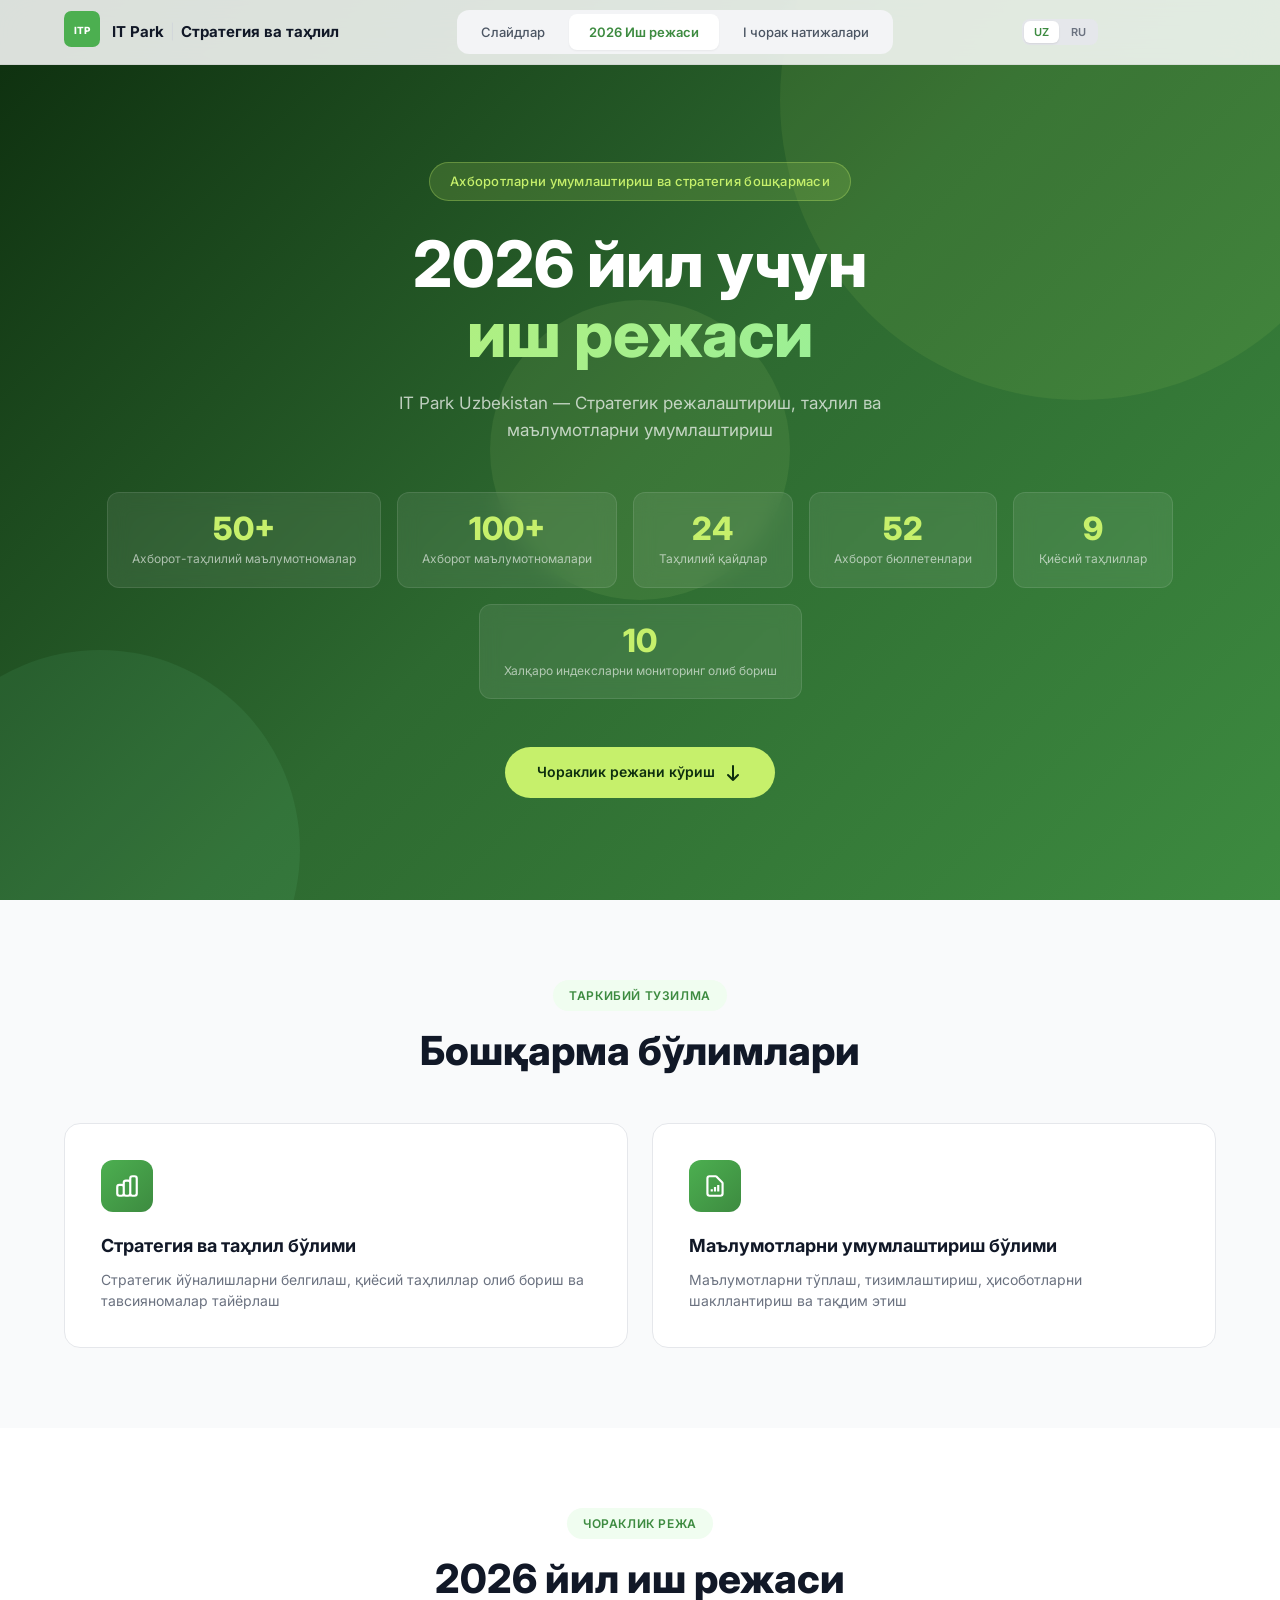
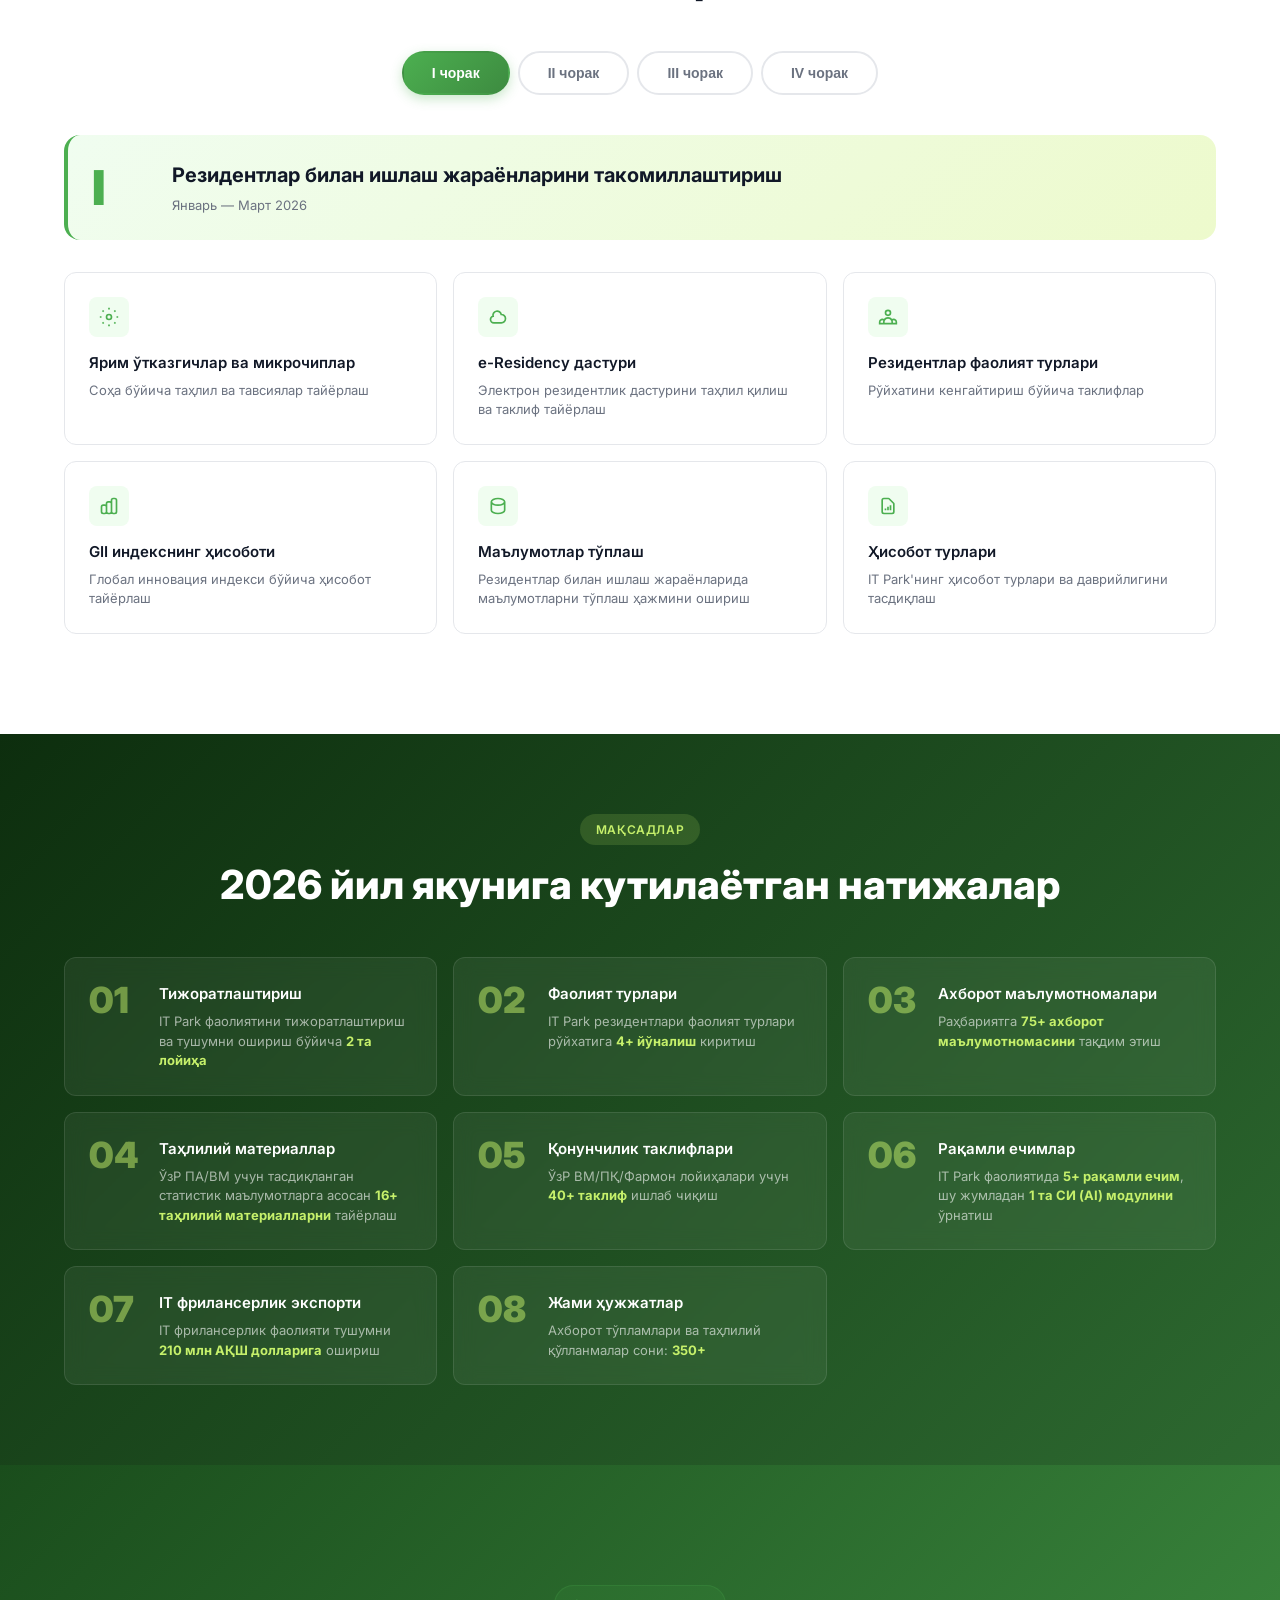
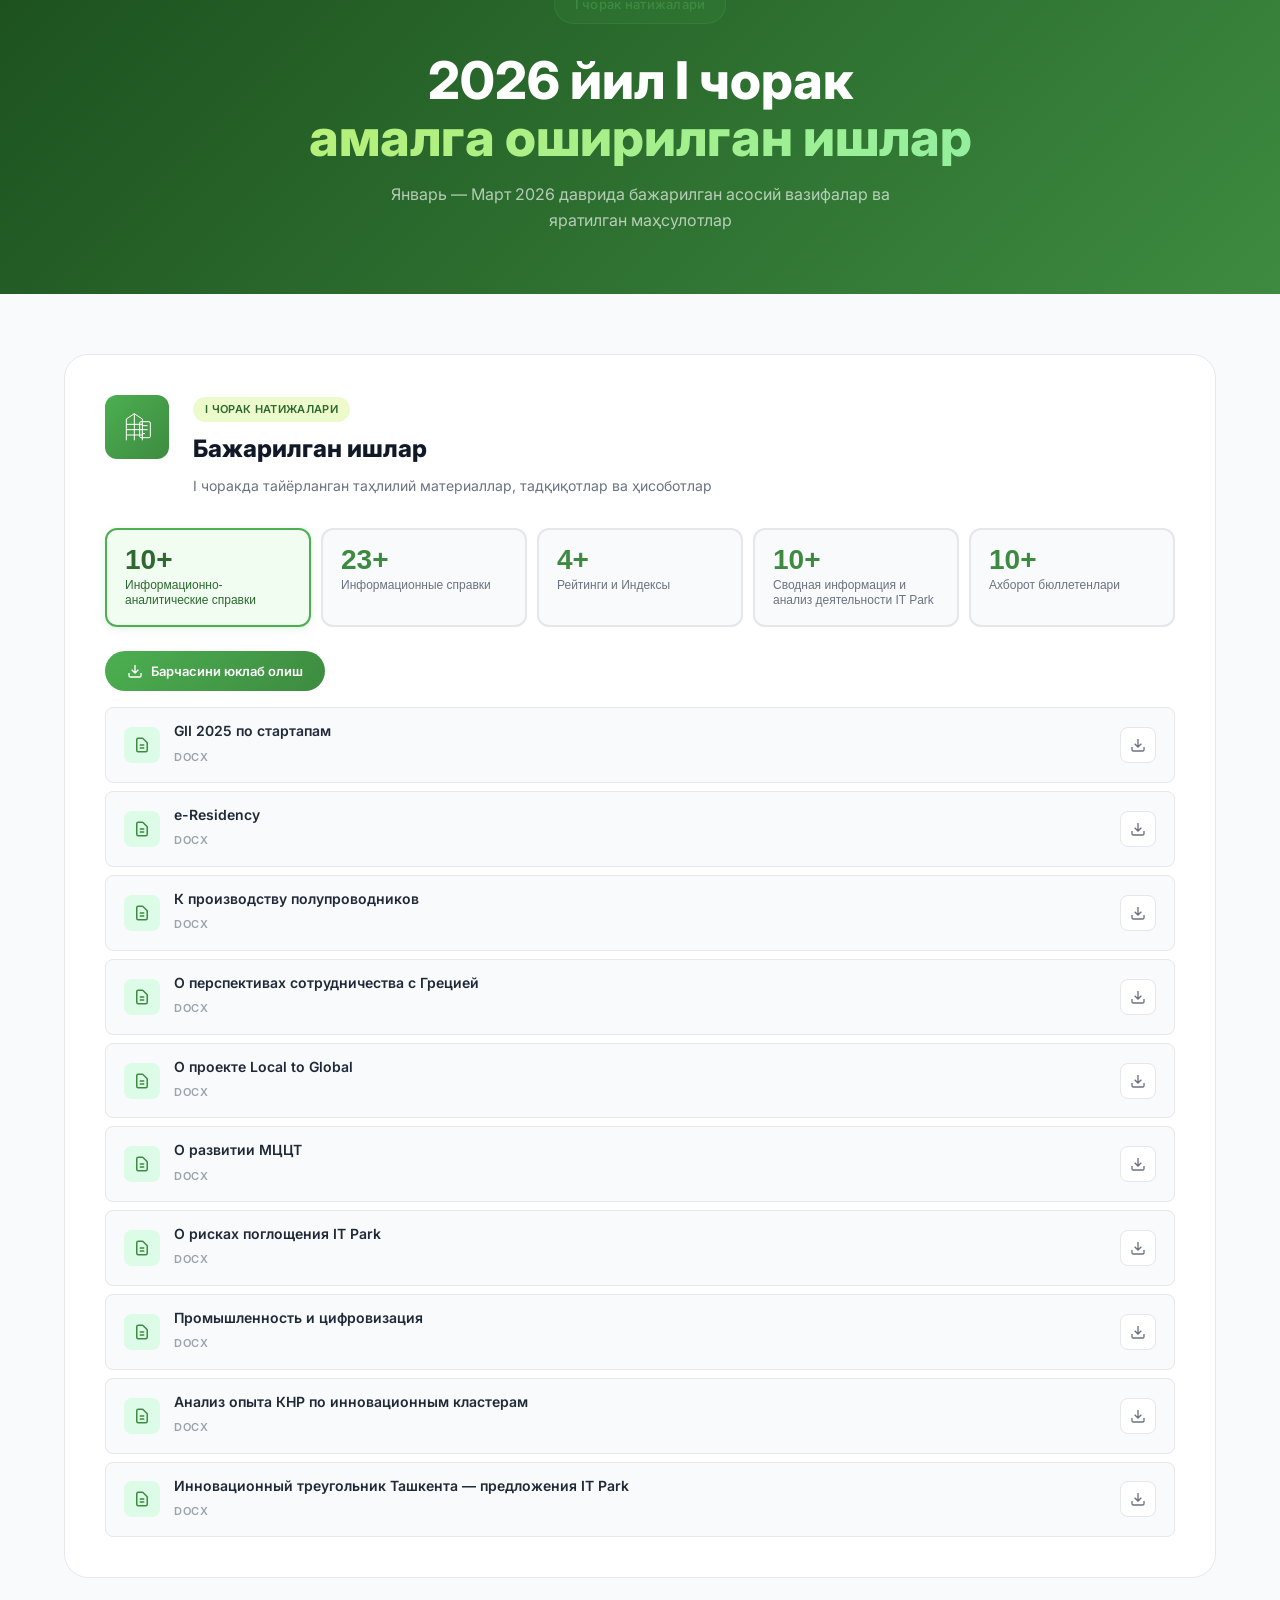
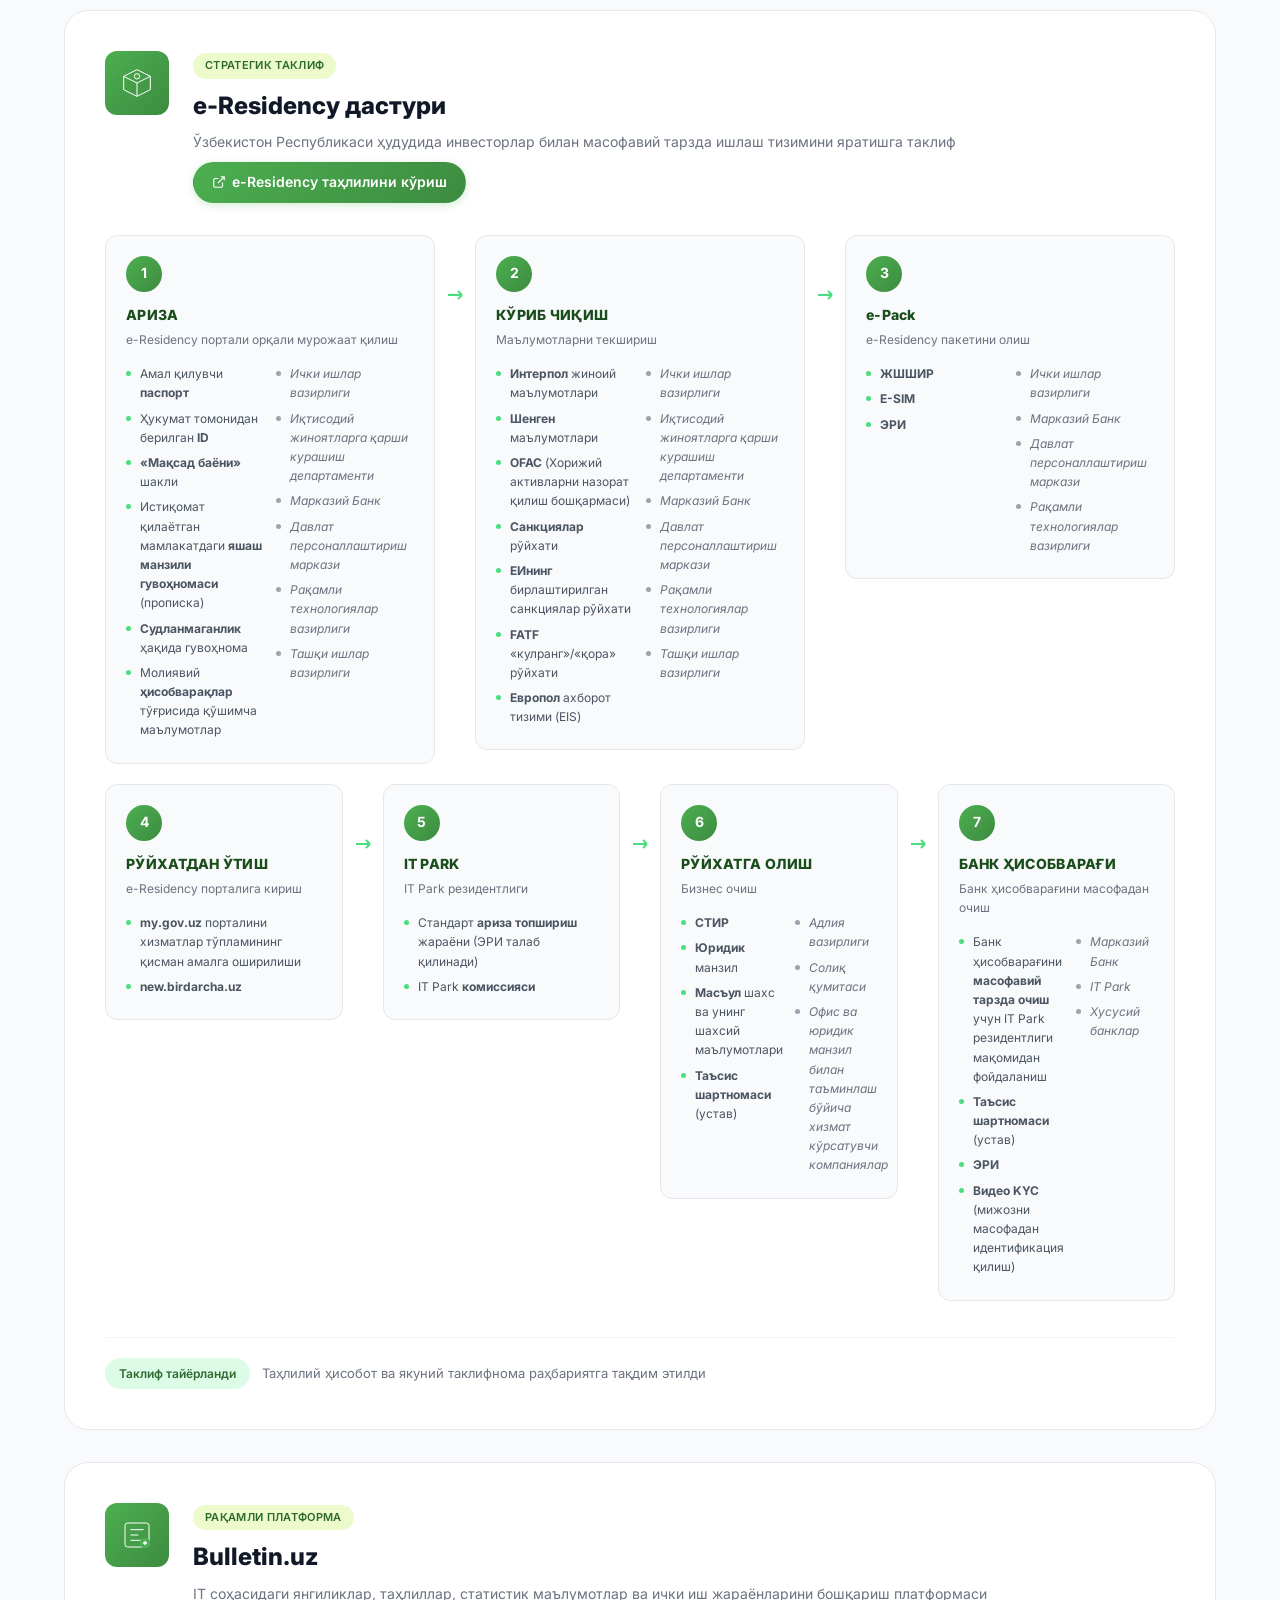
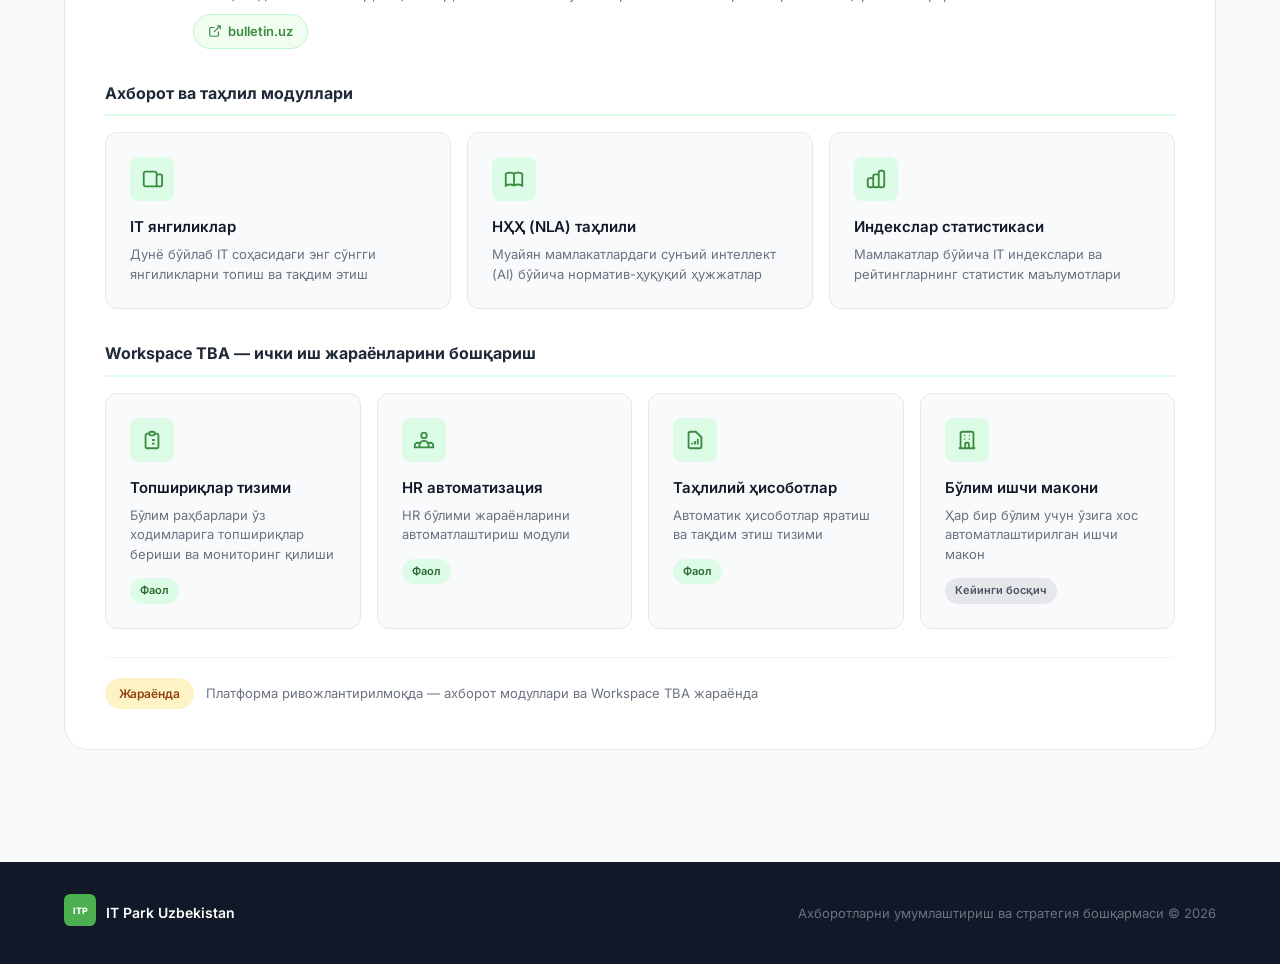
==== commit eff5c8b1: "test123" ====
--- a/index.html
+++ b/index.html
@@ -342,7 +342,7 @@
                     <div class="result-number">05</div>
                     <div class="result-content">
                         <h4>Қонунчилик таклифлари</h4>
-                        <p>ЎзР ВМ/ПҚ/Фармон лойиҳалари учун <strong>50+ таклиф</strong> ишлаб чиқиш</p>
+                        <p>ЎзР ВМ/ПҚ/Фармон лойиҳалари учун <strong>40+ таклиф</strong> ишлаб чиқиш</p>
                     </div>
                 </div>
                 <div class="result-card">
